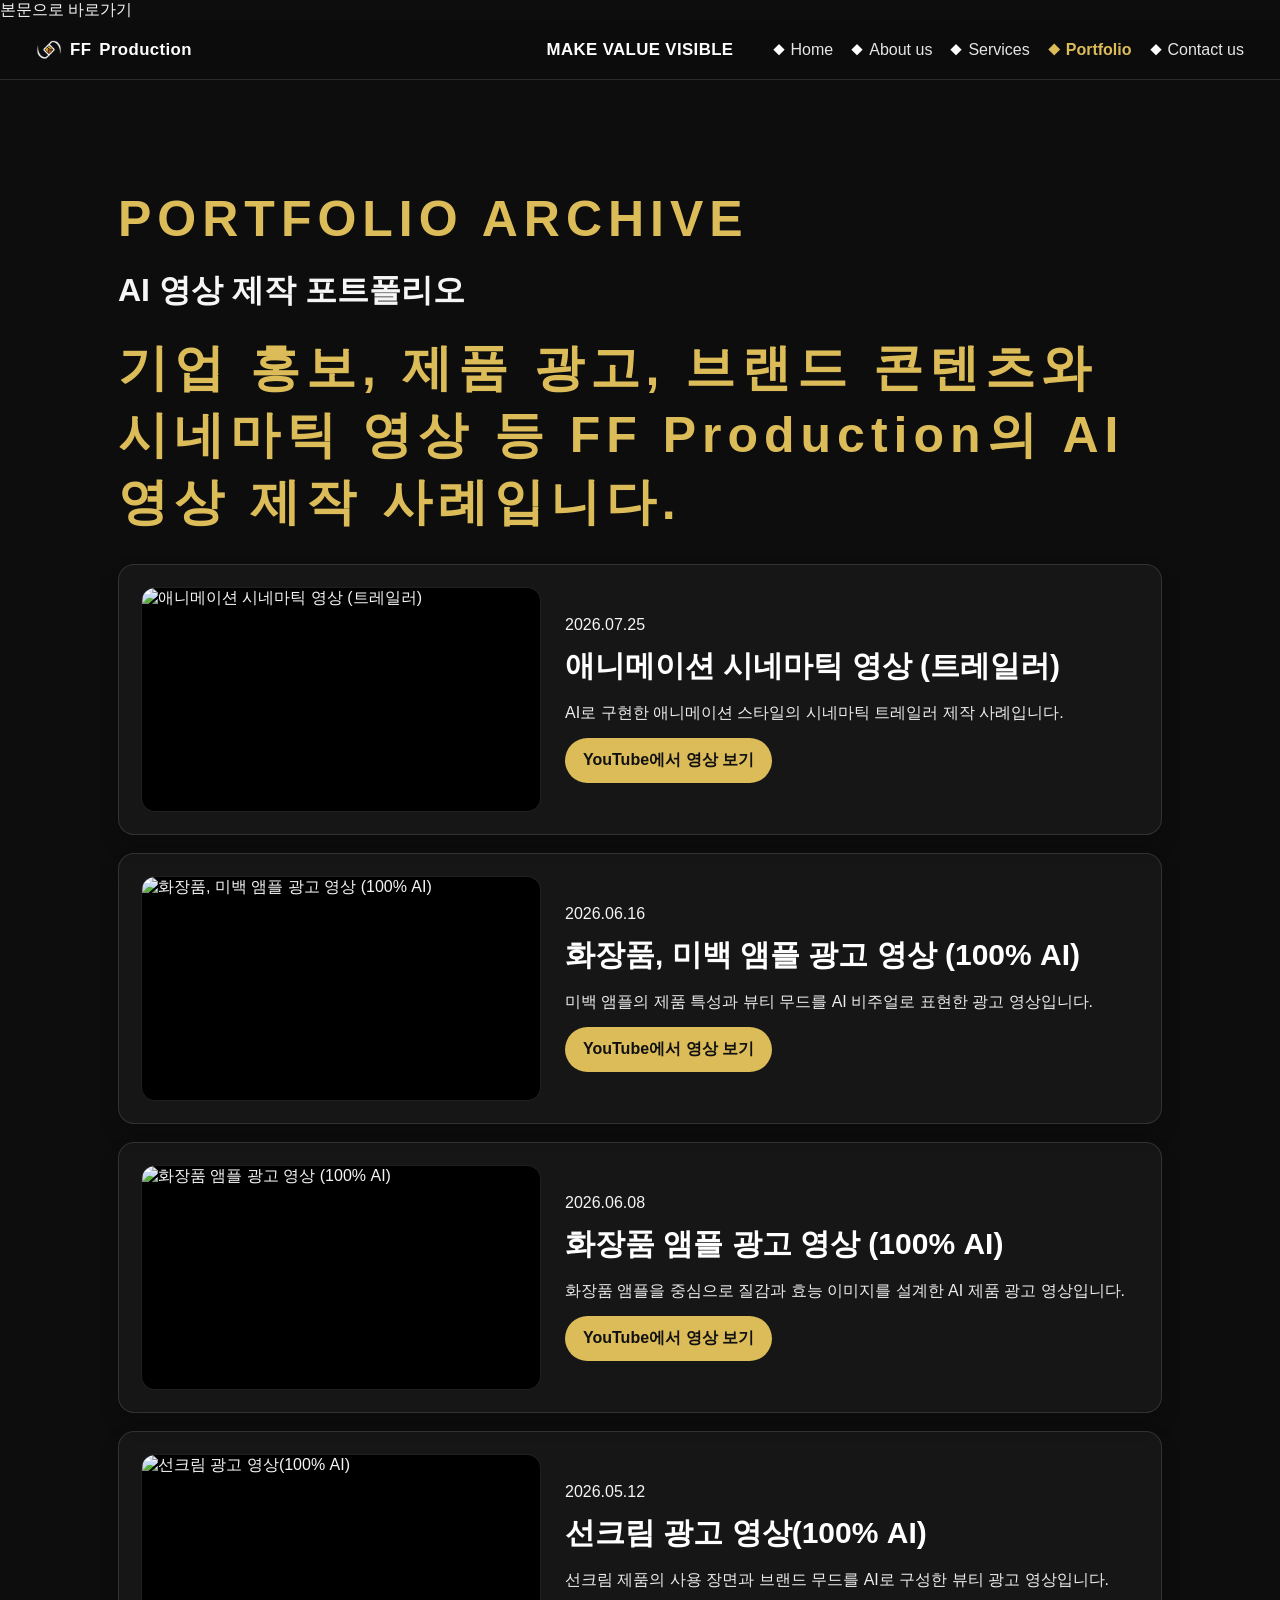
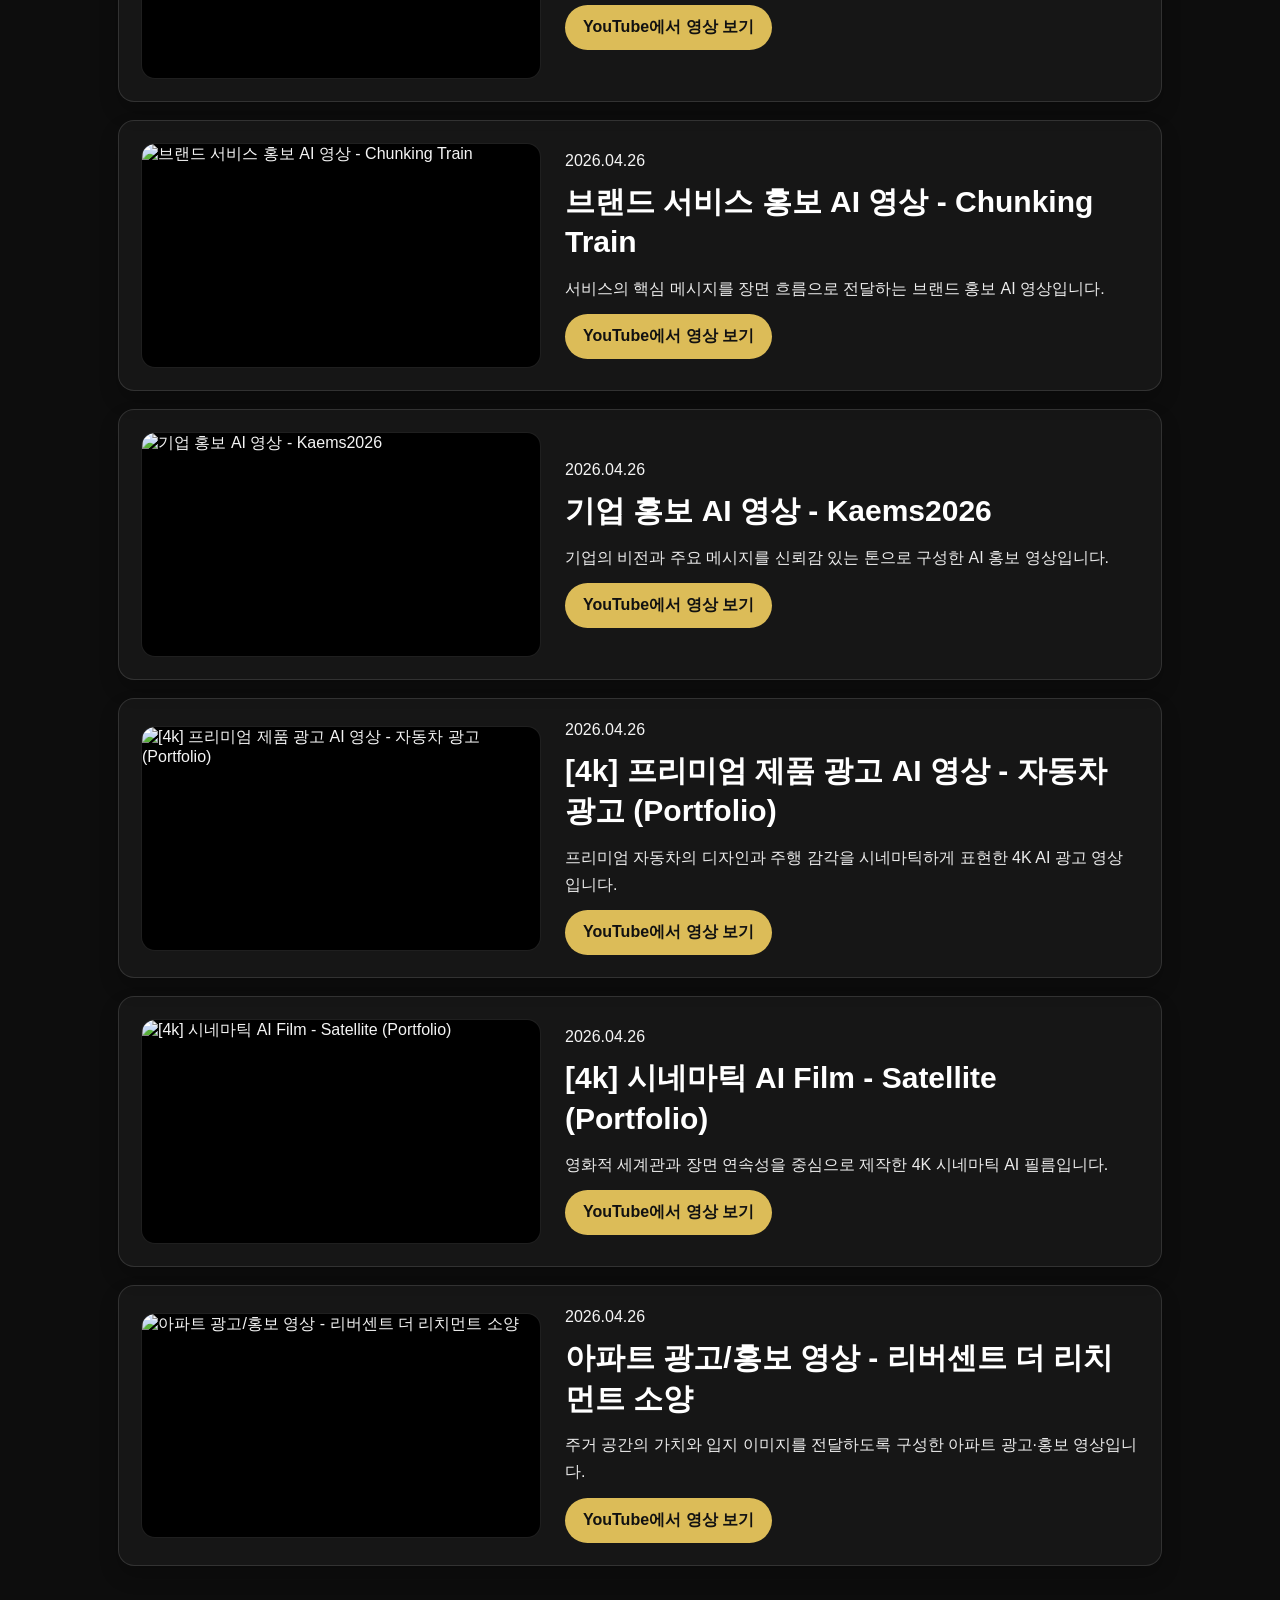
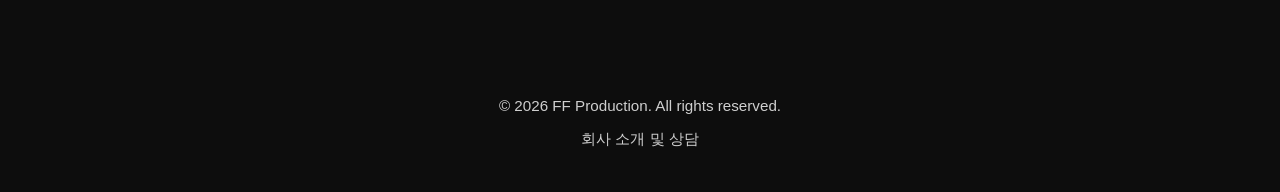
==== portfolio.html @ f44cead7 "feat: optimize portfolio for GEO Add portfolio metadata, CollectionPage structured data, and resilie" ====
<!doctype html>
<html lang="ko">
<head>
  <meta charset="UTF-8" />
  <meta name="viewport" content="width=device-width, initial-scale=1.0" />
  <title>AI 영상 제작 포트폴리오 | FF Production</title>
  <meta name="description" content="FF Production의 AI 광고, 기업 홍보, 화장품·자동차 제품 광고, 시네마틱 AI 영상 제작 사례를 확인하세요." />
  <meta name="author" content="FF Production" />
  <meta name="robots" content="index, follow, max-image-preview:large, max-video-preview:-1, max-snippet:-1" />
  <meta name="referrer" content="strict-origin-when-cross-origin" />
  <meta http-equiv="Content-Security-Policy" content="default-src 'self'; img-src 'self' data: https://img.youtube.com; style-src 'self' 'unsafe-inline' https://cdn.jsdelivr.net; font-src 'self' data: https://cdn.jsdelivr.net; script-src 'self' 'unsafe-inline'; connect-src 'self'; base-uri 'self'; object-src 'none'; upgrade-insecure-requests" />
  <link rel="canonical" href="https://ffproduction.co.kr/portfolio.html" />
  <link rel="alternate" hreflang="ko-KR" href="https://ffproduction.co.kr/portfolio.html" />
  <link rel="icon" href="./assets/logo/logo-only.png" type="image/png" />
  <meta property="og:type" content="website" />
  <meta property="og:locale" content="ko_KR" />
  <meta property="og:site_name" content="FF Production" />
  <meta property="og:title" content="AI 영상 제작 포트폴리오 | FF Production" />
  <meta property="og:description" content="AI 광고, 기업 홍보, 제품 광고와 시네마틱 영상 제작 사례." />
  <meta property="og:url" content="https://ffproduction.co.kr/portfolio.html" />
  <meta property="og:image" content="https://img.youtube.com/vi/YsVx1RGFMu0/maxresdefault.jpg" />
  <meta property="og:image:alt" content="FF Production AI 영상 포트폴리오" />
  <meta name="twitter:card" content="summary_large_image" />
  <meta name="twitter:title" content="AI 영상 제작 포트폴리오 | FF Production" />
  <meta name="twitter:description" content="FF Production의 AI 광고·홍보 영상 제작 사례를 확인하세요." />
  <meta name="twitter:image" content="https://img.youtube.com/vi/YsVx1RGFMu0/maxresdefault.jpg" />
  <link rel="stylesheet" href="./style.css" />
  <script type="application/ld+json">
  {
    "@context": "https://schema.org",
    "@type": "CollectionPage",
    "@id": "https://ffproduction.co.kr/portfolio.html#webpage",
    "url": "https://ffproduction.co.kr/portfolio.html",
    "name": "AI 영상 제작 포트폴리오 | FF Production",
    "description": "FF Production의 AI 광고, 기업 홍보, 제품 광고와 시네마틱 영상 제작 사례",
    "isPartOf": { "@id": "https://ffproduction.co.kr/#website" },
    "about": { "@id": "https://ffproduction.co.kr/#organization" },
    "dateModified": "2026-08-14",
    "inLanguage": "ko-KR",
    "mainEntity": {
      "@type": "ItemList",
      "numberOfItems": 9,
      "itemListElement": [
        { "@type": "ListItem", "position": 1, "item": { "@type": "CreativeWork", "name": "애니메이션 시네마틱 영상 (트레일러)", "url": "https://youtu.be/YsVx1RGFMu0", "image": "https://img.youtube.com/vi/YsVx1RGFMu0/maxresdefault.jpg", "dateCreated": "2026-07-25" } },
        { "@type": "ListItem", "position": 2, "item": { "@type": "CreativeWork", "name": "화장품, 미백 앰플 광고 영상 (100% AI)", "url": "https://youtu.be/nsGBB1gMADM", "image": "https://img.youtube.com/vi/nsGBB1gMADM/maxresdefault.jpg", "dateCreated": "2026-06-16" } },
        { "@type": "ListItem", "position": 3, "item": { "@type": "CreativeWork", "name": "화장품 앰플 광고 영상 (100% AI)", "url": "https://youtu.be/xZIH_H3oObs", "image": "https://img.youtube.com/vi/xZIH_H3oObs/maxresdefault.jpg", "dateCreated": "2026-06-08" } },
        { "@type": "ListItem", "position": 4, "item": { "@type": "CreativeWork", "name": "선크림 광고 영상 (100% AI)", "url": "https://youtu.be/1bB_vt7NN2U", "image": "https://img.youtube.com/vi/1bB_vt7NN2U/maxresdefault.jpg", "dateCreated": "2026-05-12" } },
        { "@type": "ListItem", "position": 5, "item": { "@type": "CreativeWork", "name": "브랜드 서비스 홍보 AI 영상 - Chunking Train", "url": "https://youtu.be/onBgveX1D6w", "image": "https://img.youtube.com/vi/onBgveX1D6w/maxresdefault.jpg", "dateCreated": "2026-04-26" } },
        { "@type": "ListItem", "position": 6, "item": { "@type": "CreativeWork", "name": "기업 홍보 AI 영상 - Kaems2026", "url": "https://youtu.be/kbeWfBTMA7Y", "image": "https://img.youtube.com/vi/kbeWfBTMA7Y/maxresdefault.jpg", "dateCreated": "2026-04-26" } },
        { "@type": "ListItem", "position": 7, "item": { "@type": "CreativeWork", "name": "4K 프리미엄 제품 광고 AI 영상 - 자동차", "url": "https://youtu.be/ij_SNauhDJU", "image": "https://img.youtube.com/vi/ij_SNauhDJU/maxresdefault.jpg", "dateCreated": "2026-04-26" } },
        { "@type": "ListItem", "position": 8, "item": { "@type": "CreativeWork", "name": "4K 시네마틱 AI Film - Satellite", "url": "https://youtu.be/MuoZ8Gb_tQk", "image": "https://img.youtube.com/vi/MuoZ8Gb_tQk/maxresdefault.jpg", "dateCreated": "2026-04-26" } },
        { "@type": "ListItem", "position": 9, "item": { "@type": "CreativeWork", "name": "아파트 광고·홍보 영상 - 리버센트 더 리치먼트 소양", "url": "https://youtu.be/I_mGd75e0I0", "image": "https://img.youtube.com/vi/I_mGd75e0I0/maxresdefault.jpg", "dateCreated": "2026-04-26" } }
      ]
    }
  }
  </script>
</head>
<body class="portfolio-archive-page">
  <a class="skip-link" href="#main-content">본문으로 바로가기</a>
  <header class="nav">
    <a class="logo logo-link" href="./index.html#top"><img class="logo-icon" src="./assets/logo/logo-only.png" alt="FF Production 로고" /><span class="ff-accent">FF</span> Production</a>
    <p class="hero-topline">MAKE VALUE VISIBLE</p>
    <nav aria-label="주요 메뉴">
      <a href="./index.html#top"><span>◆</span>Home</a>
      <a href="./index.html#company"><span>◆</span>About us</a>
      <a href="./index.html#service"><span>◆</span>Services</a>
      <a class="contact-nav" href="./portfolio.html"><span>◆</span>Portfolio</a>
      <a href="./index.html#contact"><span>◆</span>Contact us</a>
    </nav>
  </header>

  <main id="main-content" class="portfolio-archive">
    <div class="portfolio-archive-head reveal show">
      <p>PORTFOLIO ARCHIVE</p>
      <h1>AI 영상 제작 포트폴리오</h1>
      <p class="portfolio-archive-intro">기업 홍보, 제품 광고, 브랜드 콘텐츠와 시네마틱 영상 등 FF Production의 AI 영상 제작 사례입니다.</p>
    </div>

    <section id="portfolioArchiveList" class="portfolio-archive-list" aria-label="AI 영상 제작 사례">
      <article class="card portfolio-archive-item" data-portfolio-key="yt-YsVx1RGFMu0">
        <a href="https://youtu.be/YsVx1RGFMu0" target="_blank" rel="noopener noreferrer"><img class="portfolio-archive-thumb" src="https://img.youtube.com/vi/YsVx1RGFMu0/maxresdefault.jpg" alt="애니메이션 시네마틱 영상 트레일러" loading="eager" /></a>
        <div class="portfolio-archive-meta"><time class="portfolio-archive-date" datetime="2026-07-25">2026.07.25</time><h2 class="portfolio-archive-title">애니메이션 시네마틱 영상 (트레일러)</h2><p class="portfolio-archive-desc">AI로 구현한 애니메이션 스타일의 시네마틱 트레일러 제작 사례입니다.</p><div class="portfolio-archive-actions"><a class="portfolio-archive-link" href="https://youtu.be/YsVx1RGFMu0" target="_blank" rel="noopener noreferrer">YouTube에서 영상 보기</a></div></div>
      </article>
      <article class="card portfolio-archive-item" data-portfolio-key="yt-nsGBB1gMADM">
        <a href="https://youtu.be/nsGBB1gMADM" target="_blank" rel="noopener noreferrer"><img class="portfolio-archive-thumb" src="https://img.youtube.com/vi/nsGBB1gMADM/maxresdefault.jpg" alt="AI 화장품 미백 앰플 광고 영상" loading="lazy" /></a>
        <div class="portfolio-archive-meta"><time class="portfolio-archive-date" datetime="2026-06-16">2026.06.16</time><h2 class="portfolio-archive-title">화장품, 미백 앰플 광고 영상 (100% AI)</h2><p class="portfolio-archive-desc">미백 앰플의 제품 특성과 뷰티 무드를 AI 비주얼로 표현한 광고 영상입니다.</p><div class="portfolio-archive-actions"><a class="portfolio-archive-link" href="https://youtu.be/nsGBB1gMADM" target="_blank" rel="noopener noreferrer">YouTube에서 영상 보기</a></div></div>
      </article>
      <article class="card portfolio-archive-item" data-portfolio-key="yt-xZIH_H3oObs">
        <a href="https://youtu.be/xZIH_H3oObs" target="_blank" rel="noopener noreferrer"><img class="portfolio-archive-thumb" src="https://img.youtube.com/vi/xZIH_H3oObs/maxresdefault.jpg" alt="AI 화장품 앰플 광고 영상" loading="lazy" /></a>
        <div class="portfolio-archive-meta"><time class="portfolio-archive-date" datetime="2026-06-08">2026.06.08</time><h2 class="portfolio-archive-title">화장품 앰플 광고 영상 (100% AI)</h2><p class="portfolio-archive-desc">화장품 앰플을 중심으로 질감과 효능 이미지를 설계한 AI 제품 광고 영상입니다.</p><div class="portfolio-archive-actions"><a class="portfolio-archive-link" href="https://youtu.be/xZIH_H3oObs" target="_blank" rel="noopener noreferrer">YouTube에서 영상 보기</a></div></div>
      </article>
      <article class="card portfolio-archive-item" data-portfolio-key="yt-1bB_vt7NN2U">
        <a href="https://youtu.be/1bB_vt7NN2U" target="_blank" rel="noopener noreferrer"><img class="portfolio-archive-thumb" src="https://img.youtube.com/vi/1bB_vt7NN2U/maxresdefault.jpg" alt="AI 선크림 제품 광고 영상" loading="lazy" /></a>
        <div class="portfolio-archive-meta"><time class="portfolio-archive-date" datetime="2026-05-12">2026.05.12</time><h2 class="portfolio-archive-title">선크림 광고 영상 (100% AI)</h2><p class="portfolio-archive-desc">선크림 제품의 사용 장면과 브랜드 무드를 AI로 구성한 뷰티 광고 영상입니다.</p><div class="portfolio-archive-actions"><a class="portfolio-archive-link" href="https://youtu.be/1bB_vt7NN2U" target="_blank" rel="noopener noreferrer">YouTube에서 영상 보기</a></div></div>
      </article>
      <article class="card portfolio-archive-item" data-portfolio-key="yt-onBgveX1D6w">
        <a href="https://youtu.be/onBgveX1D6w" target="_blank" rel="noopener noreferrer"><img class="portfolio-archive-thumb" src="https://img.youtube.com/vi/onBgveX1D6w/maxresdefault.jpg" alt="브랜드 서비스 홍보 AI 영상" loading="lazy" /></a>
        <div class="portfolio-archive-meta"><time class="portfolio-archive-date" datetime="2026-04-26">2026.04.26</time><h2 class="portfolio-archive-title">브랜드 서비스 홍보 AI 영상 - Chunking Train</h2><p class="portfolio-archive-desc">서비스의 핵심 메시지를 장면 흐름으로 전달하는 브랜드 홍보 AI 영상입니다.</p><div class="portfolio-archive-actions"><a class="portfolio-archive-link" href="https://youtu.be/onBgveX1D6w" target="_blank" rel="noopener noreferrer">YouTube에서 영상 보기</a></div></div>
      </article>
      <article class="card portfolio-archive-item" data-portfolio-key="yt-kbeWfBTMA7Y">
        <a href="https://youtu.be/kbeWfBTMA7Y" target="_blank" rel="noopener noreferrer"><img class="portfolio-archive-thumb" src="https://img.youtube.com/vi/kbeWfBTMA7Y/maxresdefault.jpg" alt="기업 홍보 AI 영상" loading="lazy" /></a>
        <div class="portfolio-archive-meta"><time class="portfolio-archive-date" datetime="2026-04-26">2026.04.26</time><h2 class="portfolio-archive-title">기업 홍보 AI 영상 - Kaems2026</h2><p class="portfolio-archive-desc">기업의 비전과 주요 메시지를 신뢰감 있는 톤으로 구성한 AI 홍보 영상입니다.</p><div class="portfolio-archive-actions"><a class="portfolio-archive-link" href="https://youtu.be/kbeWfBTMA7Y" target="_blank" rel="noopener noreferrer">YouTube에서 영상 보기</a></div></div>
      </article>
      <article class="card portfolio-archive-item" data-portfolio-key="yt-ij_SNauhDJU">
        <a href="https://youtu.be/ij_SNauhDJU" target="_blank" rel="noopener noreferrer"><img class="portfolio-archive-thumb" src="https://img.youtube.com/vi/ij_SNauhDJU/maxresdefault.jpg" alt="4K 자동차 제품 광고 AI 영상" loading="lazy" /></a>
        <div class="portfolio-archive-meta"><time class="portfolio-archive-date" datetime="2026-04-26">2026.04.26</time><h2 class="portfolio-archive-title">4K 프리미엄 제품 광고 AI 영상 - 자동차</h2><p class="portfolio-archive-desc">프리미엄 자동차의 디자인과 주행 감각을 시네마틱하게 표현한 4K AI 광고 영상입니다.</p><div class="portfolio-archive-actions"><a class="portfolio-archive-link" href="https://youtu.be/ij_SNauhDJU" target="_blank" rel="noopener noreferrer">YouTube에서 영상 보기</a></div></div>
      </article>
      <article class="card portfolio-archive-item" data-portfolio-key="yt-MuoZ8Gb_tQk">
        <a href="https://youtu.be/MuoZ8Gb_tQk" target="_blank" rel="noopener noreferrer"><img class="portfolio-archive-thumb" src="https://img.youtube.com/vi/MuoZ8Gb_tQk/maxresdefault.jpg" alt="4K 시네마틱 AI 영화 Satellite" loading="lazy" /></a>
        <div class="portfolio-archive-meta"><time class="portfolio-archive-date" datetime="2026-04-26">2026.04.26</time><h2 class="portfolio-archive-title">4K 시네마틱 AI Film - Satellite</h2><p class="portfolio-archive-desc">영화적 세계관과 장면 연속성을 중심으로 제작한 4K 시네마틱 AI 필름입니다.</p><div class="portfolio-archive-actions"><a class="portfolio-archive-link" href="https://youtu.be/MuoZ8Gb_tQk" target="_blank" rel="noopener noreferrer">YouTube에서 영상 보기</a></div></div>
      </article>
      <article class="card portfolio-archive-item" data-portfolio-key="yt-I_mGd75e0I0">
        <a href="https://youtu.be/I_mGd75e0I0" target="_blank" rel="noopener noreferrer"><img class="portfolio-archive-thumb" src="https://img.youtube.com/vi/I_mGd75e0I0/maxresdefault.jpg" alt="아파트 광고 홍보 AI 영상" loading="lazy" /></a>
        <div class="portfolio-archive-meta"><time class="portfolio-archive-date" datetime="2026-04-26">2026.04.26</time><h2 class="portfolio-archive-title">아파트 광고·홍보 영상 - 리버센트 더 리치먼트 소양</h2><p class="portfolio-archive-desc">주거 공간의 가치와 입지 이미지를 전달하도록 구성한 아파트 광고·홍보 영상입니다.</p><div class="portfolio-archive-actions"><a class="portfolio-archive-link" href="https://youtu.be/I_mGd75e0I0" target="_blank" rel="noopener noreferrer">YouTube에서 영상 보기</a></div></div>
      </article>
    </section>
  </main>

  <footer>
    <p>© 2026 FF Production. All rights reserved.</p>
    <nav aria-label="관련 페이지"><a href="./index.html">회사 소개 및 상담</a></nav>
  </footer>

  <div id="portfolioLockModal" class="video-modal" aria-hidden="true">
    <div class="video-modal-backdrop portfolio-lock-backdrop"></div>
    <div class="video-modal-card portfolio-lock-card">
      <p class="portfolio-lock-title">PORTFOLIO TEMPORARILY UNAVAILABLE</p>
      <p id="portfolioLockReason" class="portfolio-lock-reason">현재 포트폴리오 동기화를 일시 중단했습니다.</p>
    </div>
  </div>

  <script>
    const archiveList = document.getElementById('portfolioArchiveList');
    const portfolioLockModal = document.getElementById('portfolioLockModal');
    const portfolioLockReason = document.getElementById('portfolioLockReason');

    const openPortfolioLockModal = (reason) => {
      if (!portfolioLockModal) return;
      if (portfolioLockReason) {
        portfolioLockReason.textContent = reason || '현재 포트폴리오 동기화를 일시 중단했습니다. 관리자에게 문의해주세요.';
      }
      portfolioLockModal.classList.add('show');
      portfolioLockModal.setAttribute('aria-hidden', 'false');
      document.body.classList.add('modal-open');
    };

    const extractYoutubeId = (url) => {
      if (typeof url !== 'string') return null;
      const match = url.match(/(?:[?&]v=|youtu\.be\/|embed\/|shorts\/)([a-zA-Z0-9_-]{11})/);
      return match ? match[1] : null;
    };

    const formatDate = (value) => {
      const date = new Date(value);
      if (!value || Number.isNaN(date.getTime())) return { label: '날짜 미입력', iso: '' };
      return {
        label: `${date.getFullYear()}.${String(date.getMonth() + 1).padStart(2, '0')}.${String(date.getDate()).padStart(2, '0')}`,
        iso: String(value).slice(0, 10)
      };
    };

    const buildPortfolioArticle = (item) => {
      const videoId = extractYoutubeId(item && item.url);
      if (!videoId) return null;
      const safeTitle = typeof item.title === 'string' && item.title.trim()
        ? item.title.trim().slice(0, 200)
        : '제목 없음';
      const youtubeUrl = `https://youtu.be/${videoId}`;
      const date = formatDate(item.uploadedAt);
      const existingDescription = archiveList
        ? archiveList.querySelector(`[data-portfolio-key="yt-${videoId}"] .portfolio-archive-desc`)?.textContent.trim()
        : '';

      const article = document.createElement('article');
      article.className = 'card portfolio-archive-item';
      article.dataset.portfolioKey = `yt-${videoId}`;

      const thumbLink = document.createElement('a');
      thumbLink.href = youtubeUrl;
      thumbLink.target = '_blank';
      thumbLink.rel = 'noopener noreferrer';

      const image = document.createElement('img');
      image.className = 'portfolio-archive-thumb';
      image.src = `https://img.youtube.com/vi/${videoId}/maxresdefault.jpg`;
      image.alt = safeTitle;
      image.loading = 'lazy';
      image.addEventListener('error', () => {
        image.src = `https://img.youtube.com/vi/${videoId}/hqdefault.jpg`;
      }, { once: true });
      thumbLink.appendChild(image);

      const meta = document.createElement('div');
      meta.className = 'portfolio-archive-meta';
      const time = document.createElement('time');
      time.className = 'portfolio-archive-date';
      time.dateTime = date.iso;
      time.textContent = date.label;
      const title = document.createElement('h2');
      title.className = 'portfolio-archive-title';
      title.textContent = safeTitle;
      const description = document.createElement('p');
      description.className = 'portfolio-archive-desc';
      description.textContent = existingDescription || `${safeTitle} 제작 사례입니다. FF Production의 AI 영상 포트폴리오에서 확인할 수 있습니다.`;
      const actions = document.createElement('div');
      actions.className = 'portfolio-archive-actions';
      const watch = document.createElement('a');
      watch.className = 'portfolio-archive-link';
      watch.href = youtubeUrl;
      watch.target = '_blank';
      watch.rel = 'noopener noreferrer';
      watch.textContent = 'YouTube에서 영상 보기';
      actions.appendChild(watch);
      meta.append(time, title, description, actions);
      article.append(thumbLink, meta);
      return article;
    };

    fetch('./assets/portfolio/portfolio-status.json', { cache: 'no-store' })
      .then((res) => res.ok ? res.json() : { locked: false })
      .then((status) => {
        if (status && status.locked) {
          openPortfolioLockModal(status.reason || '현재 포트폴리오 동기화를 일시 중단했습니다.');
          return [];
        }
        return fetch('./assets/portfolio/portfolio-links.json', { cache: 'no-store' })
          .then((res) => res.ok ? res.json() : []);
      })
      .then((items) => {
        if (!Array.isArray(items) || !archiveList || items.length === 0) return;
        const articles = items
          .filter((item) => item && extractYoutubeId(item.url))
          .sort((a, b) => new Date(b.uploadedAt || 0) - new Date(a.uploadedAt || 0))
          .map(buildPortfolioArticle)
          .filter(Boolean);
        if (articles.length > 0) archiveList.replaceChildren(...articles);
      })
      .catch(() => {
        // 정적 포트폴리오를 그대로 유지해 검색 엔진과 방문자에게 콘텐츠를 제공합니다.
      });
  </script>
</body>
</html>
---- style.css ----
@import url('https://cdn.jsdelivr.net/gh/orioncactus/pretendard/dist/web/static/pretendard.css');

* { box-sizing: border-box; }
html, body {
  margin: 0;
  padding: 0;
  font-family: 'Pretendard', 'Noto Sans KR', sans-serif;
  background: #0d0d0d;
  color: #f5f5f5;
  scroll-behavior: smooth;
}
a { color: inherit; text-decoration: none; }

:root {
  --c-black: #0d0d0d;
  --c-black-soft: #171717;
  --c-yellow: #f4d03f;
  --c-yellow-deep: #ddb521;
  --c-white: #ffffff;
}

.reveal {
  opacity: 0;
  transform: translateY(28px) scale(0.98);
  filter: blur(6px);
  transition: opacity .9s ease, transform .9s ease, filter .9s ease;
  will-change: opacity, transform, filter;
}
.reveal.show {
  opacity: 1;
  transform: translateY(0) scale(1);
  filter: blur(0);
}

.nav {
  position: sticky;
  top: 0;
  z-index: 20;
  display: flex;
  justify-content: space-between;
  align-items: center;
  padding: 16px clamp(18px, 4vw, 36px);
  background: rgba(13, 13, 13, 0.82);
  backdrop-filter: blur(10px);
  border-bottom: 1px solid #2a2a2a;
}
.nav { position: sticky; }
.nav nav { display: flex; gap: 18px; color: #e6e6e6; font-weight: 500; }
.nav nav a { transition: color .2s ease; display: inline-flex; align-items: center; gap: 6px; }
.nav nav a span { color: #ffffff; font-size: .72em; }
.nav nav a.contact-nav span {
  color: #dcbc58;
  font-weight: 800;
}
.nav nav a.contact-nav {
  color: #dcbc58;
  font-weight: 800;
}
.nav nav a:not(.contact-nav):hover,
.nav nav a:not(.contact-nav):hover span {
  color: #dcbc58;
}
.nav nav a.contact-nav:hover,
.nav nav a.contact-nav:hover span {
  color: #ffffff;
}
.logo {
  font-weight: 800;
  letter-spacing: 0.4px;
  color: #ffffff;
  font-size: 1.05rem;
  display: inline-flex;
  align-items: center;
  gap: 8px;
}
.logo-icon {
  width: 26px;
  height: 26px;
  object-fit: contain;
  display: inline-block;
}

.video-hero {
  position: relative;
  min-height: 100vh;
  display: grid;
  place-items: center;
  overflow: hidden;
}

.video-hero,
.section {
  transition: opacity .18s linear, filter .18s linear;
  will-change: opacity, filter;
}
.hero-video {
  position: absolute;
  inset: 0;
  width: 100%;
  height: 100%;
  object-fit: cover;
  background: #0f1a30;
}
.video-overlay {
  position: absolute;
  inset: 0;
  background: linear-gradient(180deg, rgba(11,20,43,.35) 0%, rgba(8,15,35,.55) 100%);
}
.video-content {
  position: relative;
  z-index: 2;
  text-align: center;
  color: #fff;
  padding: 0 20px;
  transition: opacity .25s linear, transform .25s linear;
}
.hero-topline {
  position: absolute;
  top: 50%;
  left: 50%;
  transform: translate(-50%, -50%);
  margin: 0;
  color: #ffffff;
  font-size: 1.05rem;
  font-family: 'Pretendard', 'Noto Sans KR', sans-serif;
  font-weight: 800;
  letter-spacing: 0.4px;
  text-transform: uppercase;
  text-align: center;
  pointer-events: none;
}
.video-kicker {
  display: inline-block;
  border: 1px solid rgba(255,255,255,.35);
  border-radius: 999px;
  padding: 6px 12px;
  font-size: .82rem;
  letter-spacing: .12em;
}
.video-content h1 {
  font-size: clamp(22px, 6.8vw, 66px);
  margin: 16px 0 10px;
  letter-spacing: -.03em;
  opacity: .5;
}
.ff-accent { color: #ffffff; }
.video-content p {
  margin: 0;
  font-size: clamp(16px, 2.2vw, 24px);
  opacity: .94;
}
.cta-wrap { display: flex; gap: 12px; margin-top: 30px; flex-wrap: wrap; }
.btn {
  padding: 12px 20px;
  border-radius: 999px;
  font-weight: 700;
  display: inline-flex;
  align-items: center;
  gap: 8px;
  transition: transform .18s ease, box-shadow .2s ease, background .2s ease;
  border: 1px solid transparent;
}
.btn::after {
  content: "↗";
  font-size: .88em;
  opacity: .85;
}
.btn:hover { transform: translateY(-2px); }
.btn.primary {
  background: linear-gradient(135deg, var(--c-yellow) 0%, #f7dc6f 100%);
  color: #111;
  border-color: var(--c-yellow-deep);
  box-shadow: 0 10px 24px rgba(244, 208, 63, 0.28);
}
.btn.ghost {
  border: 1px solid rgba(255,255,255,.3);
  color: var(--c-white);
  background: rgba(255,255,255,.06);
}
.btn.ghost:hover { box-shadow: 0 8px 18px rgba(0, 0, 0, 0.22); }

.section {
  max-width: 1100px;
  margin: 0 auto;
  padding: clamp(56px, 8vw, 84px) 28px;
  min-height: 100vh;
  display: flex;
  flex-direction: column;
  justify-content: center;
}
.section + .section { margin-top: 64px; }
#company, #about, #service, #work, #contact { scroll-margin-top: 90px; }
#about {
  padding-bottom: 88px;
  position: relative;
  overflow: hidden;
}
#about::before {
  content: "";
  position: absolute;
  inset: 0;
  background: url('./assets/about/slogan-bg.bmp') center center / contain no-repeat;
  opacity: .2;
  pointer-events: none;
}
#about > * {
  position: relative;
  z-index: 1;
}
#about .about-slogan,
#about .about-desc {
  color: #ffffff;
  text-shadow: 0 1px 8px rgba(0,0,0,0.45);
}
#about .about-kicker {
  font-size: calc(1rem + 3pt);
}
#about .about-slogan {
  font-size: 45px;
}
.section h2 {
  font-size: clamp(30px, 4.2vw, 44px);
  margin: 0 0 24px;
  color: #ffffff;
  letter-spacing: -0.02em;
}
.section-service h2 { color: #dcbc58; }
.section-service .tile,
.section-service p,
.section-service h3 {
  color: #111111;
}
.section-service .tile {
  width: 100%;
  min-height: 150px;
  display: flex;
  flex-direction: column;
  justify-content: center;
  align-items: center;
  gap: 0;
  text-align: center;
  padding: 22px 24px;
  font-size: 0;
  background: radial-gradient(circle at 50% 50%, #e1e1e1 0%, #d1d1d1 52%, #b4b4b4 100%);
  border: 1px solid rgba(255, 255, 255, 0.35);
  box-shadow: 0 10px 24px rgba(255, 255, 255, 0.08);
}
.section-service .tile strong {
  display: block;
  font-size: clamp(18px, 2.05vw, 26px);
  line-height: 1.06;
  margin: 0 0 7px;
}
.section-service .tile strong .sub-mini {
  font-size: calc(1em - 2pt);
}
.section-service .tile small {
  display: block;
  font-size: clamp(12px, 1.35vw, 16px);
  line-height: 1.2;
  margin-top: 0;
  color: rgba(17,17,17,0.82);
}
.section-service .tile .tile-note {
  margin-top: 8px;
  font-size: clamp(11px, 1.25vw, 15px);
  line-height: 1.25;
  text-align: center;
}
.section-service .tile.service-ai-edu small {
  letter-spacing: -0.02em;
}
.section-work h2,
.section-work .card h3,
.section-work .card p {
  color: #ffffff;
}
#work h2 {
  color: #dcbc58;
}
.about-kicker {
  color: var(--c-yellow);
  letter-spacing: .12em;
  font-weight: 700;
  font-size: calc(.86rem + 13pt);
  margin: 0 0 14px;
  display: inline-flex;
  align-items: center;
  gap: 8px;
}
.about-slogan {
  margin: 0 0 14px;
  font-size: clamp(27px, 3.2vw, 37px);
  color: #ffffff;
}
.about-desc {
  margin: 0 0 8px;
  color: #e0e0e0;
  line-height: 1.8;
  max-width: none;
  white-space: nowrap;
  font-size: calc(1rem + 3pt);
}
.about-desc-en {
  margin: 0 0 24px;
  color: rgba(255, 255, 255, 0.84);
  line-height: 1.8;
  white-space: nowrap;
  text-shadow: 0 2px 10px rgba(255, 255, 255, 0.18);
}
.section.dark {
  border-radius: 20px;
}

.section-about {
  background: #0d0d0d;
  border: none;
  box-shadow: none;
  border-radius: 0;
  max-width: 100%;
  min-height: 50vh;
  justify-content: center;
  align-items: center;
  text-align: center;
  padding-top: clamp(28px, 4vw, 44px);
  padding-bottom: clamp(28px, 4vw, 44px);
}
.section-about .cards { display: none; }

.section-company {
  background: #0d0d0d;
  min-height: 100vh;
  justify-content: flex-start;
  gap: 0;
  padding-top: 480px;
  padding-bottom: 120px;
}
.company-visual {
  width: min(96vw, 1960px);
  height: auto;
  display: block;
  margin: 0 auto 14px;
  opacity: 0.5;
}
.section-company .about-desc {
  white-space: normal;
  max-width: 980px;
  margin-bottom: 0;
}
.section-company .company-extra {
  margin-top: 0;
  line-height: 1.75;
}
.section-company .company-line {
  display: flex;
  justify-content: center;
  align-items: center;
  line-height: 1.75;
}
.section-company .company-em {
  display: inline-flex;
  align-items: center;
  font-size: calc(1em + 5pt);
  line-height: 1;
  vertical-align: middle;
}
.section-company .company-bottom {
  margin-top: 10px;
  line-height: 1.75;
  letter-spacing: .12em;
}
.section-service {
  background: #0d0d0d;
  border: none;
  box-shadow: none;
  justify-content: center;
  min-height: 100vh;
  padding-top: clamp(224px, 28vw, 328px);
  padding-bottom: clamp(56px, 8vw, 96px);
  transform: scale(1.1);
  transform-origin: top center;
}
.section-work {
  background: #0d0d0d;
  border: none;
  box-shadow: none;
  border-radius: 0;
  max-width: 100%;
  margin-left: auto;
  margin-right: auto;
}
.section-contact {
  background: #0d0d0d !important;
  border: none !important;
  box-shadow: none !important;
  border-radius: 0;
  max-width: 100%;
  min-height: 100vh;
  justify-content: flex-start;
  align-items: stretch;
}

.cards { display: grid; grid-template-columns: repeat(3, 1fr); gap: 16px; }
.portfolio-note {
  margin: -16px 0 18px;
  color: #ffffff;
  line-height: 1.5;
  font-size: calc(1rem + 3pt);
}
.portfolio-cards { align-items: stretch; }
.portfolio-card {
  display: flex;
  flex-direction: column;
  justify-content: flex-start;
  align-items: stretch;
}
.portfolio-desc {
  margin: 0 0 10px;
  text-align: left;
  font-size: calc(1rem + 2pt);
}
.portfolio-video {
  width: 100%;
  aspect-ratio: 16 / 9;
  height: auto;
  object-fit: cover;
  border-radius: 10px;
  border: 1px solid rgba(255,255,255,0.12);
  background: #000;
}
.portfolio-thumb-link {
  display: block;
  line-height: 0;
}
.portfolio-thumb {
  display: block;
}

.video-modal {
  position: fixed;
  inset: 0;
  display: none;
  align-items: center;
  justify-content: center;
  z-index: 10000;
}
.video-modal.show { display: flex; }
.video-modal-backdrop {
  position: absolute;
  inset: 0;
  background: rgba(0,0,0,.76);
}
.video-modal-card {
  position: relative;
  width: min(92vw, 1200px);
  aspect-ratio: 16 / 9;
  z-index: 1;
  border-radius: 12px;
  overflow: hidden;
  background: #000;
  border: 1px solid rgba(255,255,255,.18);
}
.video-modal-card iframe {
  width: 100%;
  height: 100%;
  border: 0;
}
.video-modal-close {
  position: absolute;
  top: 10px;
  right: 10px;
  z-index: 2;
  width: 36px;
  height: 36px;
  border: 0;
  border-radius: 999px;
  background: rgba(0,0,0,.62);
  color: #fff;
  cursor: pointer;
  font-size: 20px;
  line-height: 1;
}
body.modal-open {
  overflow: hidden;
}
.portfolio-lock-backdrop {
  background: rgba(0,0,0,.82);
}
.portfolio-lock-card {
  width: min(92vw, 680px);
  aspect-ratio: auto;
  padding: 48px 40px;
  display: flex;
  flex-direction: column;
  align-items: center;
  justify-content: center;
  text-align: center;
  gap: 18px;
  background: #111111;
}
.portfolio-lock-title {
  margin: 0;
  color: #dcbc58;
  font-size: clamp(24px, 3vw, 36px);
  font-weight: 800;
  letter-spacing: .06em;
}
.portfolio-lock-reason {
  margin: 0;
  color: #ffffff;
  font-size: clamp(16px, 1.8vw, 22px);
  line-height: 1.6;
}
.card {
  background: rgba(255, 255, 255, 0.04);
  border: 1px solid rgba(255, 255, 255, 0.12);
  border-radius: 16px;
  padding: 22px;
  box-shadow: 0 10px 20px rgba(0, 0, 0, 0.2);
  transition: transform .18s ease, box-shadow .2s ease;
}
.section-work .card {
  background: #171717;
  border: 1px solid #2f2f2f;
}
.card:hover {
  transform: translateY(-4px);
  box-shadow: 0 16px 28px rgba(28, 56, 117, 0.11);
}
.card h3 { margin: 0 0 10px; color: #ffffff; font-size: 1.16rem; }
.card p { margin: 0; color: #ececec; line-height: 1.7; }

.grid { display: grid; grid-template-columns: repeat(2, 1fr); gap: 14px; }
.service-list { grid-template-columns: repeat(2, minmax(0, 1fr)); gap: 14px; }
.tile {
  min-height: 110px;
  border-radius: 16px;
  display: grid;
  place-items: center;
  text-align: center;
  padding: 16px;
  background: rgba(255, 255, 255, 0.52);
  border: 1px solid rgba(105, 88, 30, 0.22);
  color: #111;
  font-weight: 700;
  box-shadow: 0 8px 18px rgba(93, 72, 18, 0.12);
  transition: transform .18s ease, box-shadow .2s ease;
  position: relative;
}
.tile::before {
  content: "✦";
  position: absolute;
  top: 10px;
  right: 12px;
  color: rgba(116, 87, 18, .6);
  font-size: .9rem;
}
.tile:hover {
  transform: translateY(-3px);
  box-shadow: 0 14px 24px rgba(28, 56, 117, 0.12);
}

.contact { text-align: left; }
.contact-dark {
  background: #0d0d0d !important;
  border: none !important;
  box-shadow: none !important;
}
.contact-dark h2,
.contact-dark p,
.contact-dark label,
.contact-dark span,
.contact-dark .file-guide {
  color: #fff;
}
.contact-dark h2 { color: #dcbc58; }

.contact-heading {
  text-align: center;
  margin-bottom: 0;
}
.contact-eyebrow {
  margin: 0 0 8px;
  font-size: clamp(18px, 2vw, 34px);
  letter-spacing: .02em;
}
.contact-heading h2 {
  margin: 0;
  font-size: clamp(48px, 7vw, 92px);
}
.contact-subline {
  margin: 10px 0 112px;
  color: #ffffff;
  font-size: clamp(18px, 2vw, 30px);
  font-weight: 500;
}

.contact-layout {
  width: 100%;
  max-width: 1240px;
  margin: 0 auto;
  display: grid;
  grid-template-columns: 460px minmax(560px, 1fr);
  gap: 34px;
  align-items: start;
}
.contact-info {
  display: grid;
  gap: 18px;
}
.info-card {
  background: radial-gradient(circle at 50% 50%, #e1e1e1 0%, #d1d1d1 52%, #b4b4b4 100%);
  border-radius: 18px;
  padding: 26px 30px;
  min-height: 170px;
  display: flex;
  flex-direction: column;
  justify-content: center;
}
.info-card h3 {
  margin: 0 0 14px;
  color: #f0cf63;
  text-shadow: 0 1px 6px rgba(110, 80, 10, 0.25);
  font-size: 28px;
  line-height: 1.15;
}
.info-card p {
  margin: 0 0 8px;
  color: #505050;
  line-height: 1.45;
  font-size: 18px;
}
.info-card p:last-child { margin-bottom: 0; }
.info-card-info {
  justify-content: center;
}
.info-card-info p {
  margin-bottom: 0;
}
.info-card-info .info-note {
  line-height: 1.45;
  margin-top: 0;
  margin-bottom: 0;
}
.copy-email,
.copy-phone {
  background: transparent;
  border: 0;
  padding: 0;
  margin: 0;
  color: inherit;
  font: inherit;
  cursor: pointer;
  text-decoration: underline;
  text-underline-offset: 3px;
}

.contact-form.dark-form {
  max-width: none;
  margin: 0;
  text-align: left;
  background: transparent;
  border: 0;
  border-radius: 0;
  padding: 0;
  box-shadow: none;
}
.contact-form.dark-form label { display: block; margin-bottom: 16px; }
.hp-field {
  position: absolute;
  left: -9999px;
  width: 1px;
  height: 1px;
  opacity: 0;
  pointer-events: none;
}
.contact-form.dark-form span {
  display: block;
  font-size: 27px;
  color: #f3f3f3;
  margin-bottom: 8px;
  font-weight: 600;
}
.contact-form.dark-form em { color: #ff4a4a; font-style: normal; }
.contact-form.dark-form input,
.contact-form.dark-form textarea {
  width: 100%;
  border: 1px solid #f3f3f3;
  background: transparent;
  color: #fff;
  border-radius: 0;
  padding: 12px 12px;
  font: inherit;
}
.contact-form.dark-form input.field-filled,
.contact-form.dark-form textarea.field-filled {
  border-color: #4a90ff;
  background: rgba(135, 206, 250, 0.22);
  box-shadow: 0 0 0 1px rgba(74, 144, 255, 0.45);
}
.phone-row {
  display: flex;
  align-items: center;
  gap: 8px;
  max-width: 360px;
}
.phone-row input { width: 100px !important; }
.phone-row b { color: #fff; font-weight: 600; }
.file-guide {
  margin: 8px 0 14px;
  color: #ddd !important;
}
.privacy-consent {
  display: flex !important;
  align-items: center;
  gap: 10px;
  margin: 0 0 14px;
  cursor: pointer;
}
.privacy-consent input[type="checkbox"] {
  width: 18px !important;
  height: 18px;
  margin: 0;
  border-radius: 50%;
  accent-color: #dcbc58;
  flex: 0 0 auto;
}
.privacy-consent span {
  margin: 0 !important;
  font-size: 16px !important;
  line-height: 1.4;
  color: #e8e8e8 !important;
  font-weight: 500 !important;
  display: inline !important;
}
.privacy-policy-link {
  border: 0;
  background: transparent;
  color: #dcbc58;
  font: inherit;
  padding: 0;
  margin: 0;
  cursor: pointer;
  text-decoration: underline;
  text-underline-offset: 2px;
}
.privacy-modal-card {
  width: min(94vw, 980px);
  aspect-ratio: auto;
  height: min(86vh, 980px);
}
.privacy-modal-card iframe {
  width: 100%;
  height: 100%;
  border: 0;
  background: #fff;
}
.form-actions {
  display: flex;
  align-items: center;
  justify-content: flex-end;
  margin-top: 8px;
  gap: 12px;
  flex-wrap: nowrap;
}
.file-upload-wrap {
  display: inline-flex;
  flex-direction: column;
  align-items: flex-start;
  gap: 6px;
}
.file-name-indicator {
  color: #ddd;
  font-size: 10px;
  max-width: none;
  white-space: nowrap;
  overflow: visible;
  text-overflow: clip;
}
.file-btn {
  display: inline-grid;
  grid-auto-flow: column;
  place-content: center;
  justify-content: center;
  align-content: center;
  column-gap: 6px;
  background: var(--c-white);
  color: #111 !important;
  border-radius: 999px;
  width: 132px;
  min-width: 132px;
  height: 42px;
  padding: 0 18px;
  cursor: pointer;
  font-weight: 600;
  font-size: inherit;
  line-height: 1;
  border: 1px solid #b79a43;
  white-space: nowrap;
  text-align: center;
}
.file-btn::before {
  content: "⬆";
  font-size: .85em;
  line-height: 1;
  display: inline-flex;
  align-items: center;
  justify-content: center;
}
.file-btn input { display: none; }
.submit-btn {
  border: 0;
  cursor: pointer;
  width: auto;
  min-width: 132px;
  background: #dcbc58;
  color: #111;
  border-radius: 999px;
  padding: 10px 26px;
  font-size: inherit;
  font-weight: 600;
  border: 1px solid #b79a43;
  box-shadow: none;
  white-space: nowrap;
  display: inline-flex;
  align-items: center;
  justify-content: center;
  text-align: center;
}
.submit-btn::after { content: none; }
footer { text-align: center; color: #cfcfcf; padding: 36px 12px 42px; font-size: .95rem; }

.submit-modal {
  position: fixed;
  inset: 0;
  display: none;
  align-items: center;
  justify-content: center;
  background: rgba(0,0,0,.62);
  z-index: 9999;
}
.submit-modal.show { display: flex; }
.submit-modal-card {
  width: min(90vw, 520px);
  background: #111;
  border: 1px solid #3a3a3a;
  border-radius: 14px;
  padding: 24px 20px;
  text-align: center;
}
.submit-modal-card p {
  margin: 0 0 16px;
  color: #fff;
  line-height: 1.6;
}
.submit-modal-card button {
  border: 0;
  border-radius: 999px;
  background: #dcbc58;
  color: #111;
  padding: 10px 20px;
  cursor: pointer;
  font-weight: 700;
}

@media (max-width: 1200px) {
  .section {
    padding-left: 22px;
    padding-right: 22px;
  }
  .section-company {
    padding-top: clamp(220px, 28vw, 360px);
    padding-bottom: clamp(72px, 8vw, 120px);
  }
  .section-service {
    transform: scale(1.04);
    padding-top: clamp(140px, 22vw, 240px);
  }
  .contact-layout {
    grid-template-columns: 360px minmax(0, 1fr);
    gap: 24px;
  }
}

@media (max-width: 992px) {
  .nav {
    padding-top: 12px;
    padding-bottom: 12px;
  }
  .nav nav {
    gap: 12px;
    font-size: .95rem;
  }
  .hero-topline {
    font-size: .95rem;
    letter-spacing: .3px;
  }
  .section + .section { margin-top: 36px; }
  .section {
    min-height: auto;
    padding-top: clamp(66px, 10vw, 94px);
    padding-bottom: clamp(66px, 10vw, 94px);
  }
  .section-company {
    min-height: auto;
    padding-top: clamp(160px, 22vw, 280px);
  }
  .section-service {
    transform: scale(1);
    padding-top: clamp(96px, 14vw, 170px);
    padding-bottom: clamp(52px, 8vw, 92px);
  }
  .cards { grid-template-columns: repeat(2, minmax(0, 1fr)); }
  .service-list { grid-template-columns: 1fr; }
  .contact-layout { grid-template-columns: 1fr; }
  .contact-subline { margin-bottom: 54px; }
}

@media (max-width: 768px) {
  .nav {
    flex-direction: column;
    align-items: stretch;
    gap: 8px;
  }
  .logo { align-self: flex-start; }
  .hero-topline {
    position: static;
    transform: none;
    width: 100%;
    order: 2;
    text-align: center;
    font-size: .88rem;
    line-height: 1.25;
  }
  .nav nav {
    order: 3;
    width: 100%;
    overflow-x: auto;
    white-space: nowrap;
    padding-bottom: 2px;
  }
  .video-content h1 { font-size: clamp(30px, 9vw, 48px); }
  #about .about-slogan { font-size: clamp(30px, 8vw, 42px); }
  .about-kicker,
  .about-desc,
  .about-desc-en {
    white-space: normal;
    line-height: 1.6;
  }
  .section-company .company-line {
    display: block;
    line-height: 1.7;
  }
  .cards,
  .grid { grid-template-columns: 1fr; }
  .portfolio-video { aspect-ratio: 16 / 9; height: auto; }
  .video-modal-card {
    width: min(96vw, 920px);
    border-radius: 10px;
  }
  .info-card {
    min-height: auto;
    padding: 20px 22px;
  }
  .info-card h3 { font-size: 22px; }
  .info-card p { font-size: 15px; }
  .phone-row { max-width: 100%; }
  .phone-row input { width: 31% !important; }
}

@media (max-width: 560px) {
  .section {
    padding-left: 16px;
    padding-right: 16px;
  }
  .hero-topline {
    font-size: .8rem;
    letter-spacing: .02em;
  }
  .contact-heading h2 { font-size: clamp(34px, 11vw, 52px); }
  .contact-eyebrow,
  .contact-subline { font-size: clamp(14px, 4.2vw, 20px); }
  .btn {
    width: 100%;
    justify-content: center;
    text-align: center;
  }
  .cta-wrap { gap: 10px; }
}

.portfolio-loading-card {
  display: flex;
  align-items: center;
  justify-content: center;
  min-height: 100%;
}
.portfolio-loading-card .portfolio-desc {
  margin: 0;
  text-align: center;
}
.portfolio-more-card {
  padding: 0;
  overflow: hidden;
}
.portfolio-more-link {
  width: 100%;
  min-height: 100%;
  display: flex;
  flex-direction: column;
  align-items: center;
  justify-content: center;
  gap: 10px;
  padding: 28px 22px;
  text-align: center;
  background: linear-gradient(135deg, rgba(220, 188, 88, 0.18) 0%, rgba(255, 255, 255, 0.04) 100%);
  transition: transform .18s ease, background .2s ease;
}
.portfolio-more-link:hover {
  transform: translateY(-2px);
  background: linear-gradient(135deg, rgba(220, 188, 88, 0.28) 0%, rgba(255, 255, 255, 0.08) 100%);
}
.portfolio-more-link strong {
  margin: 0;
  color: #dcbc58;
  font-size: 40px;
  font-weight: 800;
  line-height: 1.05;
}
.portfolio-more-link small {
  margin: 0;
  color: #ffffff;
  font-size: 30px;
  line-height: 1.2;
}

.portfolio-archive-page {
  min-height: 100vh;
}
.portfolio-archive-page .nav {
  position: sticky;
}
.portfolio-archive {
  max-width: 1100px;
  margin: 0 auto;
  padding: 110px 28px 80px;
}
.portfolio-archive-head {
  margin-bottom: 28px;
}
.portfolio-archive-head p {
  margin: 0;
  color: #dcbc58;
  font-weight: 800;
  letter-spacing: .12em;
  font-size: 50px;
}
.portfolio-archive-list {
  display: flex;
  flex-direction: column;
  gap: 18px;
}
.portfolio-archive-item {
  display: grid;
  grid-template-columns: minmax(280px, 400px) 1fr;
  gap: 24px;
  align-items: center;
}
.portfolio-archive-thumb {
  display: block;
  width: 100%;
  aspect-ratio: 16 / 9;
  object-fit: cover;
  border-radius: 14px;
  border: 1px solid rgba(255,255,255,.12);
  background: #000;
}
.portfolio-archive-meta {
  display: flex;
  flex-direction: column;
  gap: 12px;
}
.portfolio-archive-title {
  margin: 0;
  font-size: clamp(22px, 2.4vw, 30px);
  line-height: 1.35;
  color: #fff;
}
.portfolio-archive-actions {
  display: flex;
  align-items: center;
  gap: 12px;
  flex-wrap: wrap;
}
.portfolio-archive-link {
  padding: 12px 18px;
  border-radius: 999px;
  background: #dcbc58;
  color: #111;
  font-weight: 800;
}
@media (max-width: 900px) {
  .portfolio-archive-item {
    grid-template-columns: 1fr;
  }
}
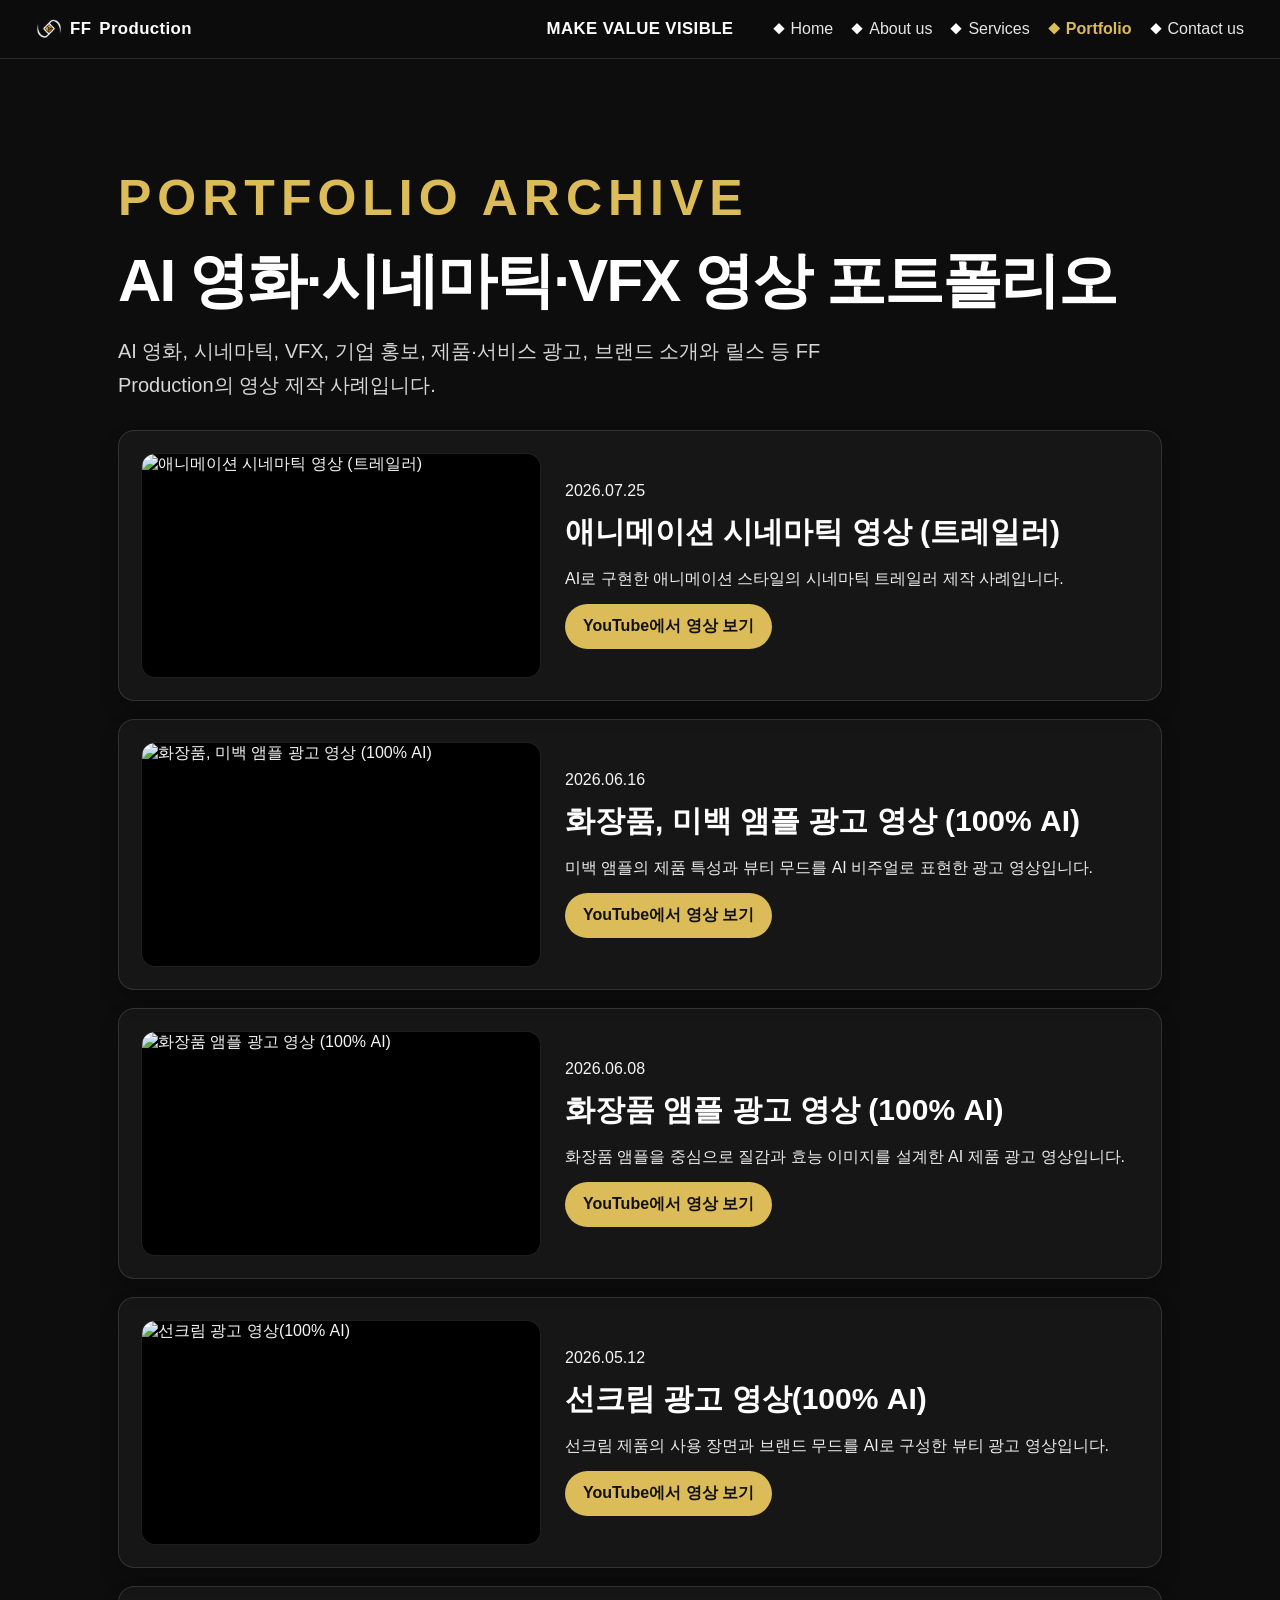
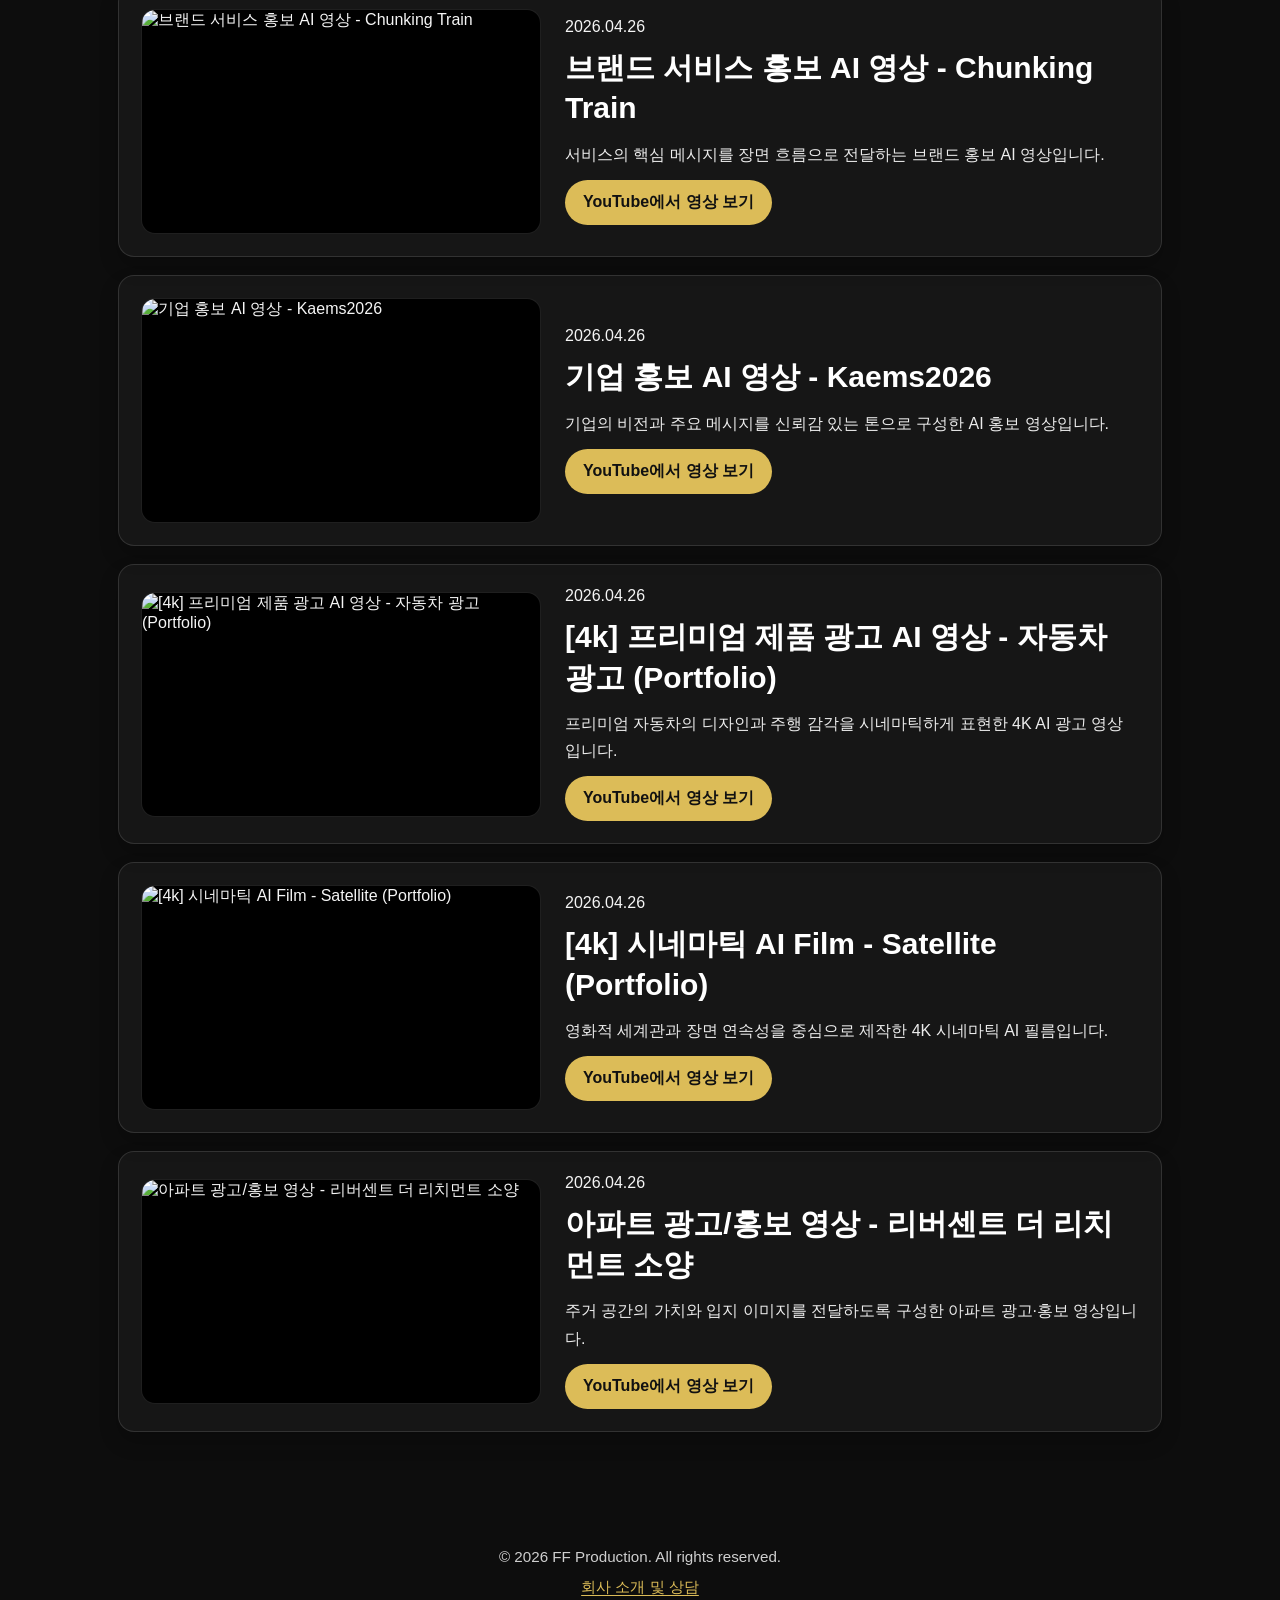
==== commit b336c285: "seo: expand Ulsan AI video portfolio terms Optimize portfolio metadata and visible copy for AI film," ====
--- a/portfolio.html
+++ b/portfolio.html
@@ -3,8 +3,8 @@
 <head>
   <meta charset="UTF-8" />
   <meta name="viewport" content="width=device-width, initial-scale=1.0" />
-  <title>AI 영상 제작 포트폴리오 | FF Production</title>
-  <meta name="description" content="FF Production의 AI 광고, 기업 홍보, 화장품·자동차 제품 광고, 시네마틱 AI 영상 제작 사례를 확인하세요." />
+  <title>AI 영화·시네마틱·VFX 포트폴리오 | FF Production 울산</title>
+  <meta name="description" content="울산 FF Production의 AI 영화, 시네마틱, VFX, 기업 홍보, 제품·서비스 광고, 브랜드 소개와 릴스 영상 제작 사례를 확인하세요." />
   <meta name="author" content="FF Production" />
   <meta name="robots" content="index, follow, max-image-preview:large, max-video-preview:-1, max-snippet:-1" />
   <meta name="referrer" content="strict-origin-when-cross-origin" />
@@ -15,14 +15,14 @@
   <meta property="og:type" content="website" />
   <meta property="og:locale" content="ko_KR" />
   <meta property="og:site_name" content="FF Production" />
-  <meta property="og:title" content="AI 영상 제작 포트폴리오 | FF Production" />
-  <meta property="og:description" content="AI 광고, 기업 홍보, 제품 광고와 시네마틱 영상 제작 사례." />
+  <meta property="og:title" content="AI 영화·시네마틱·VFX 포트폴리오 | FF Production" />
+  <meta property="og:description" content="AI 영화, 시네마틱, VFX, 홍보·광고·소개·릴스 영상 제작 사례." />
   <meta property="og:url" content="https://ffproduction.co.kr/portfolio.html" />
   <meta property="og:image" content="https://img.youtube.com/vi/YsVx1RGFMu0/maxresdefault.jpg" />
   <meta property="og:image:alt" content="FF Production AI 영상 포트폴리오" />
   <meta name="twitter:card" content="summary_large_image" />
-  <meta name="twitter:title" content="AI 영상 제작 포트폴리오 | FF Production" />
-  <meta name="twitter:description" content="FF Production의 AI 광고·홍보 영상 제작 사례를 확인하세요." />
+  <meta name="twitter:title" content="AI 영화·시네마틱·VFX 포트폴리오 | FF Production" />
+  <meta name="twitter:description" content="FF Production의 AI 영화, VFX, 홍보·광고·소개·릴스 영상 제작 사례를 확인하세요." />
   <meta name="twitter:image" content="https://img.youtube.com/vi/YsVx1RGFMu0/maxresdefault.jpg" />
   <link rel="stylesheet" href="./style.css" />
   <script type="application/ld+json">
@@ -31,8 +31,8 @@
     "@type": "CollectionPage",
     "@id": "https://ffproduction.co.kr/portfolio.html#webpage",
     "url": "https://ffproduction.co.kr/portfolio.html",
-    "name": "AI 영상 제작 포트폴리오 | FF Production",
-    "description": "FF Production의 AI 광고, 기업 홍보, 제품 광고와 시네마틱 영상 제작 사례",
+    "name": "AI 영화·시네마틱·VFX 포트폴리오 | FF Production 울산",
+    "description": "울산 FF Production의 AI 영화, 시네마틱, VFX, 기업 홍보, 제품·서비스 광고, 브랜드 소개와 릴스 영상 제작 사례",
     "isPartOf": { "@id": "https://ffproduction.co.kr/#website" },
     "about": { "@id": "https://ffproduction.co.kr/#organization" },
     "dateModified": "2026-08-14",
@@ -72,8 +72,8 @@
   <main id="main-content" class="portfolio-archive">
     <div class="portfolio-archive-head reveal show">
       <p>PORTFOLIO ARCHIVE</p>
-      <h1>AI 영상 제작 포트폴리오</h1>
-      <p class="portfolio-archive-intro">기업 홍보, 제품 광고, 브랜드 콘텐츠와 시네마틱 영상 등 FF Production의 AI 영상 제작 사례입니다.</p>
+      <h1>AI 영화·시네마틱·VFX 영상 포트폴리오</h1>
+      <p class="portfolio-archive-intro">AI 영화, 시네마틱, VFX, 기업 홍보, 제품·서비스 광고, 브랜드 소개와 릴스 등 FF Production의 영상 제작 사례입니다.</p>
     </div>
 
     <section id="portfolioArchiveList" class="portfolio-archive-list" aria-label="AI 영상 제작 사례">
--- a/style.css
+++ b/style.css
@@ -10,6 +10,21 @@
   scroll-behavior: smooth;
 }
 a { color: inherit; text-decoration: none; }
+
+.skip-link {
+  position: fixed;
+  top: 8px;
+  left: 8px;
+  z-index: 100000;
+  padding: 10px 14px;
+  border-radius: 8px;
+  background: #ffffff;
+  color: #111111;
+  font-weight: 800;
+  transform: translateY(-160%);
+  transition: transform .15s ease;
+}
+.skip-link:focus { transform: translateY(0); }
 
 :root {
   --c-black: #0d0d0d;
@@ -143,6 +158,13 @@
   letter-spacing: -.03em;
   opacity: .5;
 }
+.video-content h1 small {
+  display: block;
+  margin-top: 14px;
+  font-size: clamp(14px, 1.8vw, 20px);
+  font-weight: 600;
+  letter-spacing: .04em;
+}
 .ff-accent { color: #ffffff; }
 .video-content p {
   margin: 0;
@@ -224,6 +246,18 @@
   color: #ffffff;
   letter-spacing: -0.02em;
 }
+.section-heading-korean {
+  margin: 0 0 18px !important;
+  color: #ffffff !important;
+  font-size: clamp(28px, 3.2vw, 42px) !important;
+}
+.section-eyebrow {
+  margin: 0 0 12px;
+  color: #dcbc58;
+  font-size: .82rem;
+  font-weight: 800;
+  letter-spacing: .16em;
+}
 .section-service h2 { color: #dcbc58; }
 .section-service .tile,
 .section-service p,
@@ -336,7 +370,8 @@
   padding-bottom: 120px;
 }
 .company-visual {
-  width: min(96vw, 1960px);
+  width: min(100%, 1960px);
+  max-width: 100%;
   height: auto;
   display: block;
   margin: 0 auto 14px;
@@ -398,6 +433,114 @@
   min-height: 100vh;
   justify-content: flex-start;
   align-items: stretch;
+}
+
+.section-geo,
+.section-faq {
+  min-height: auto;
+  margin-top: 120px;
+  margin-bottom: 120px;
+  border: 1px solid #2f2f2f;
+  border-radius: 20px;
+  background: linear-gradient(145deg, #151515 0%, #101010 100%);
+}
+.section-geo h2,
+.section-faq h2 {
+  color: #dcbc58;
+}
+.geo-lead,
+.geo-body {
+  max-width: 900px;
+  margin: 0 0 18px;
+  color: #ededed;
+  font-size: clamp(17px, 1.7vw, 21px);
+  line-height: 1.8;
+}
+.geo-lead strong { color: #ffffff; }
+.geo-facts {
+  display: grid;
+  grid-template-columns: repeat(2, minmax(0, 1fr));
+  gap: 14px;
+  margin: 22px 0 36px;
+}
+.geo-facts div {
+  padding: 18px 20px;
+  border: 1px solid #353535;
+  border-radius: 14px;
+  background: rgba(255,255,255,.035);
+}
+.geo-facts dt {
+  margin-bottom: 8px;
+  color: #dcbc58;
+  font-size: .88rem;
+  font-weight: 800;
+}
+.geo-facts dd {
+  margin: 0;
+  color: #ffffff;
+  line-height: 1.55;
+}
+.process-block h3 {
+  margin: 0 0 16px;
+  color: #ffffff;
+  font-size: clamp(23px, 2.5vw, 31px);
+}
+.process-list {
+  display: grid;
+  grid-template-columns: repeat(5, minmax(0, 1fr));
+  gap: 10px;
+  margin: 0;
+  padding: 0;
+  list-style: none;
+  counter-reset: process;
+}
+.process-list li {
+  min-height: 156px;
+  padding: 20px 16px;
+  border-radius: 14px;
+  background: #202020;
+  counter-increment: process;
+}
+.process-list li::before {
+  content: "0" counter(process);
+  display: block;
+  margin-bottom: 14px;
+  color: #dcbc58;
+  font-weight: 800;
+}
+.process-list strong,
+.process-list span { display: block; }
+.process-list strong { margin-bottom: 8px; color: #ffffff; }
+.process-list span { color: #cecece; font-size: .9rem; line-height: 1.55; }
+
+.faq-list {
+  display: grid;
+  gap: 12px;
+}
+.faq-list details {
+  border: 1px solid #353535;
+  border-radius: 14px;
+  background: #1a1a1a;
+  overflow: hidden;
+}
+.faq-list summary {
+  padding: 20px 54px 20px 22px;
+  color: #ffffff;
+  font-size: clamp(17px, 1.7vw, 21px);
+  font-weight: 750;
+  line-height: 1.5;
+  cursor: pointer;
+}
+.faq-list details p {
+  margin: 0;
+  padding: 0 22px 22px;
+  color: #d9d9d9;
+  line-height: 1.75;
+}
+.faq-list details p a {
+  color: #f0cf63;
+  text-decoration: underline;
+  text-underline-offset: 3px;
 }
 
 .cards { display: grid; grid-template-columns: repeat(3, 1fr); gap: 16px; }
@@ -829,6 +972,18 @@
 }
 .submit-btn::after { content: none; }
 footer { text-align: center; color: #cfcfcf; padding: 36px 12px 42px; font-size: .95rem; }
+footer p { margin: 0 0 12px; }
+footer nav {
+  display: flex;
+  justify-content: center;
+  gap: 16px;
+  flex-wrap: wrap;
+}
+footer nav a {
+  color: #dcbc58;
+  text-decoration: underline;
+  text-underline-offset: 3px;
+}
 
 .submit-modal {
   position: fixed;
@@ -914,6 +1069,7 @@
   .service-list { grid-template-columns: 1fr; }
   .contact-layout { grid-template-columns: 1fr; }
   .contact-subline { margin-bottom: 54px; }
+  .process-list { grid-template-columns: repeat(2, minmax(0, 1fr)); }
 }
 
 @media (max-width: 768px) {
@@ -966,6 +1122,9 @@
   .info-card p { font-size: 15px; }
   .phone-row { max-width: 100%; }
   .phone-row input { width: 31% !important; }
+  .geo-facts { grid-template-columns: 1fr; }
+  .process-list { grid-template-columns: 1fr; }
+  .process-list li { min-height: auto; }
 }
 
 @media (max-width: 560px) {
@@ -1047,12 +1206,25 @@
 .portfolio-archive-head {
   margin-bottom: 28px;
 }
-.portfolio-archive-head p {
+.portfolio-archive-head > p:first-child {
   margin: 0;
   color: #dcbc58;
   font-weight: 800;
   letter-spacing: .12em;
-  font-size: 50px;
+  font-size: clamp(24px, 5vw, 50px);
+}
+.portfolio-archive-head h1 {
+  margin: 14px 0 12px;
+  color: #ffffff;
+  font-size: clamp(34px, 5vw, 60px);
+  letter-spacing: -.03em;
+}
+.portfolio-archive-intro {
+  max-width: 760px;
+  margin: 0;
+  color: #d7d7d7;
+  font-size: clamp(16px, 1.7vw, 20px);
+  line-height: 1.7;
 }
 .portfolio-archive-list {
   display: flex;
@@ -1085,6 +1257,11 @@
   line-height: 1.35;
   color: #fff;
 }
+.portfolio-archive-desc {
+  margin: 0;
+  color: #d6d6d6;
+  line-height: 1.65;
+}
 .portfolio-archive-actions {
   display: flex;
   align-items: center;
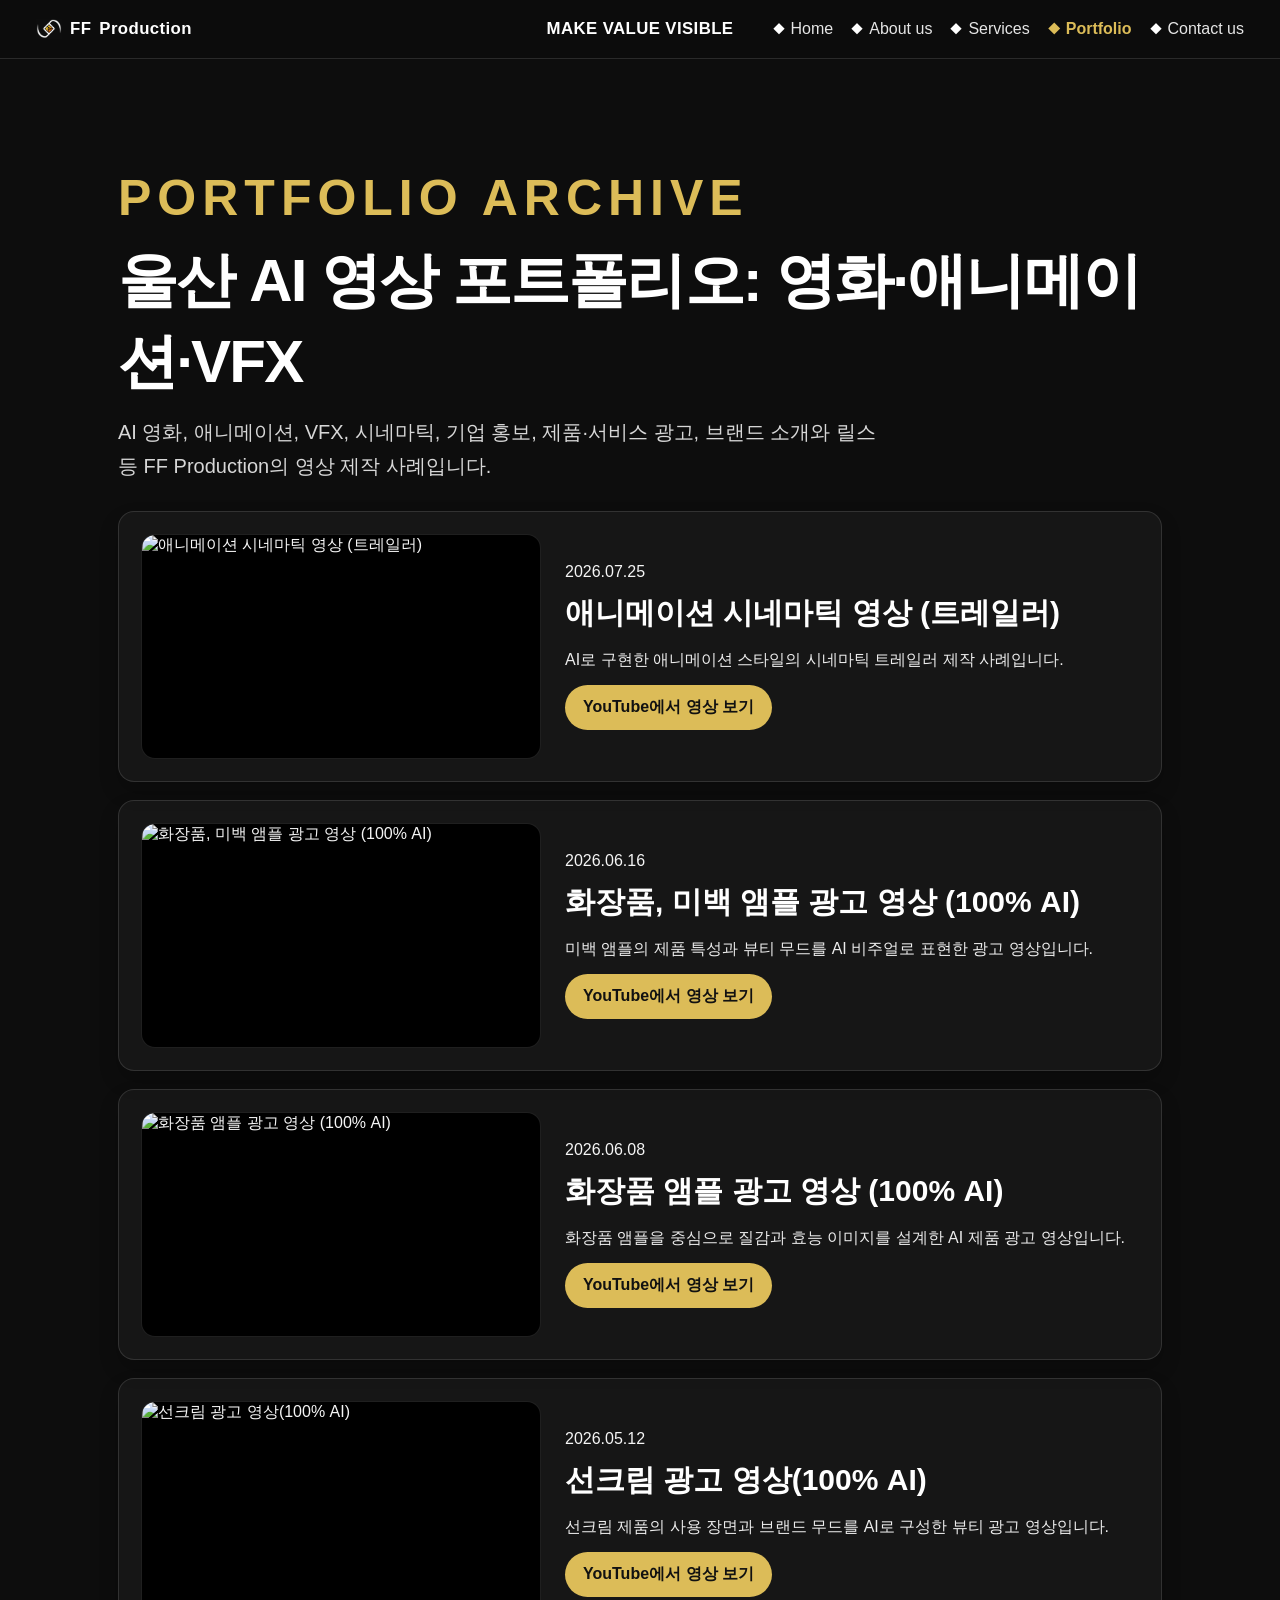
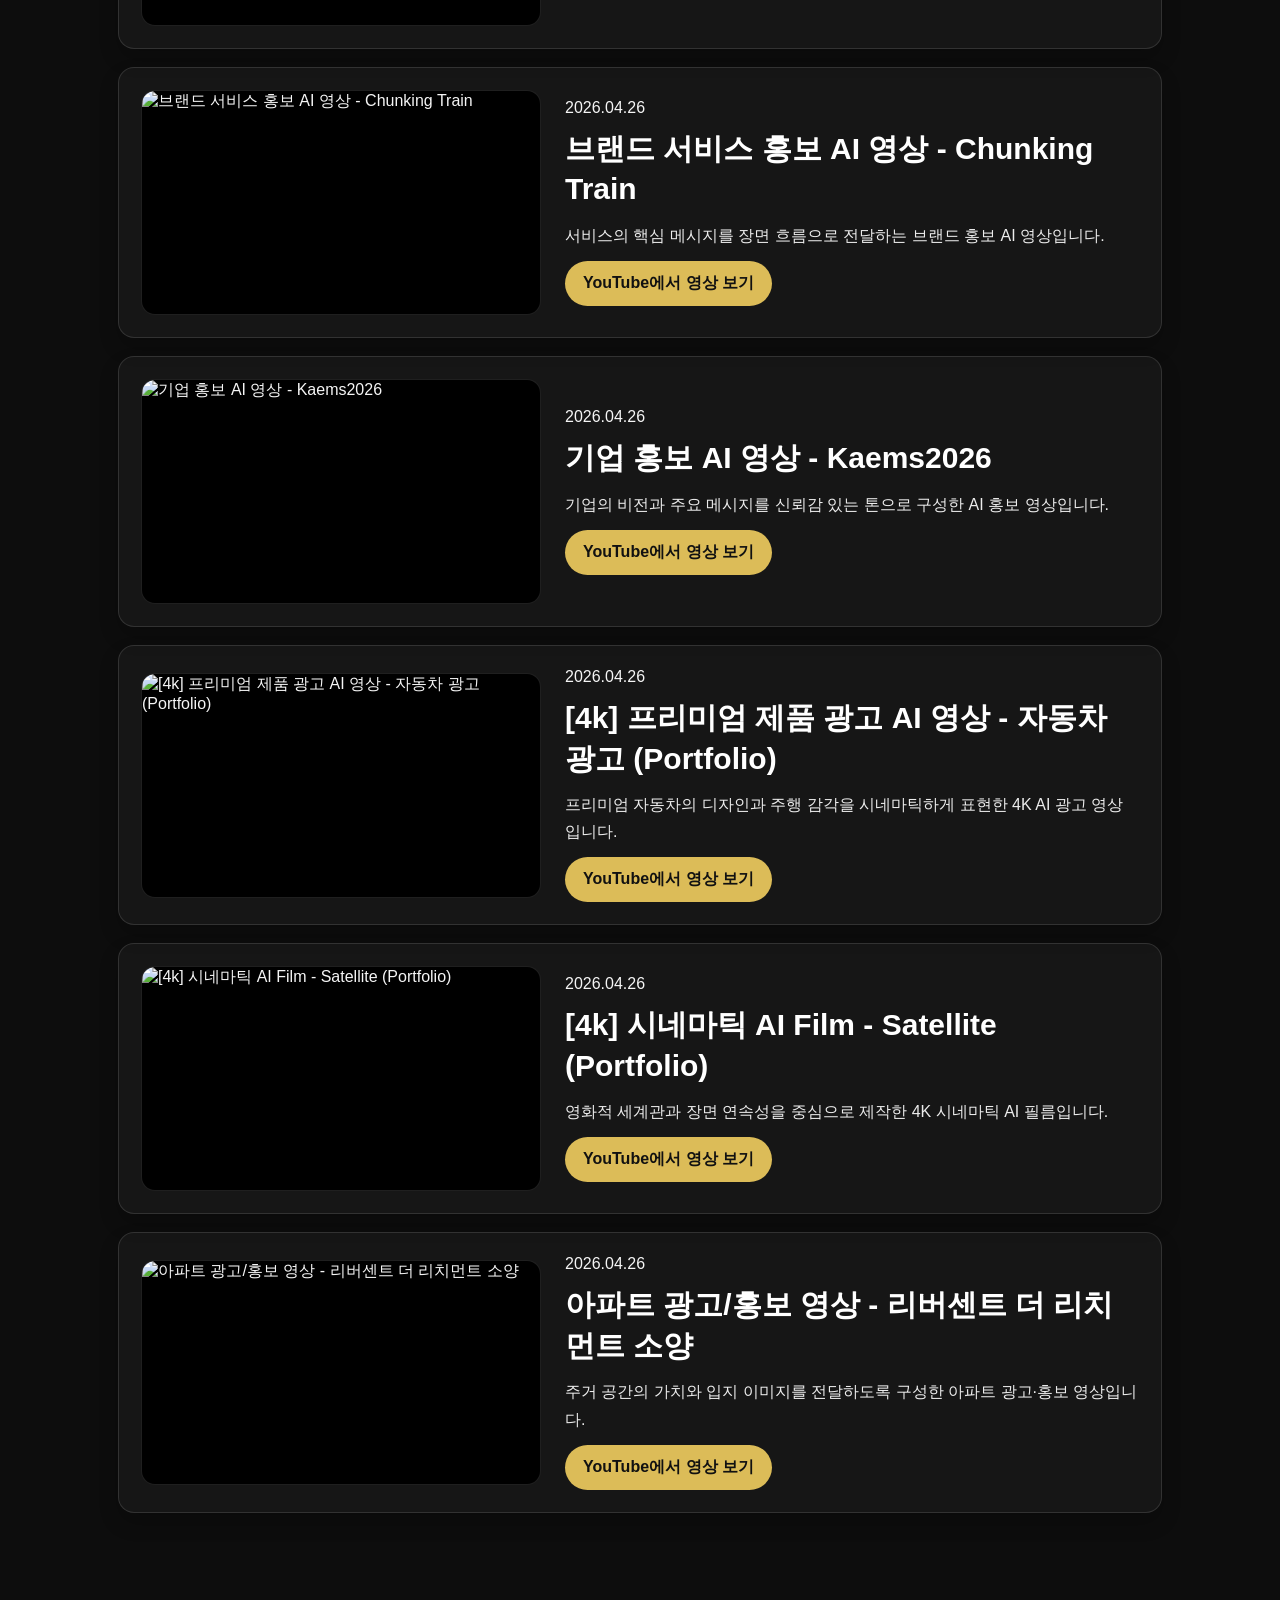
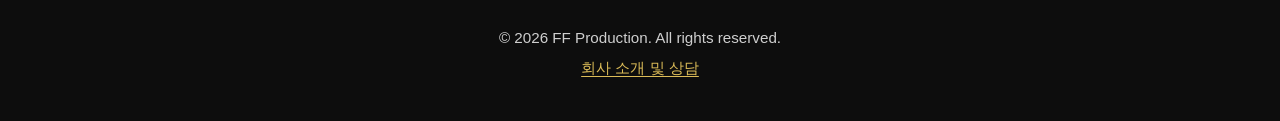
==== commit b97001f6: "seo: optimize portfolio for Naver queries Add a unique Naver-friendly portfolio title, description, " ====
--- a/portfolio.html
+++ b/portfolio.html
@@ -3,8 +3,8 @@
 <head>
   <meta charset="UTF-8" />
   <meta name="viewport" content="width=device-width, initial-scale=1.0" />
-  <title>AI 영화·시네마틱·VFX 포트폴리오 | FF Production 울산</title>
-  <meta name="description" content="울산 FF Production의 AI 영화, 시네마틱, VFX, 기업 홍보, 제품·서비스 광고, 브랜드 소개와 릴스 영상 제작 사례를 확인하세요." />
+  <title>울산 AI 영상 포트폴리오 | 영화·애니메이션·VFX</title>
+  <meta name="description" content="울산 FF Production의 AI 영화·애니메이션·VFX와 홍보·광고·소개·릴스 영상 제작 사례를 확인하세요." />
   <meta name="author" content="FF Production" />
   <meta name="robots" content="index, follow, max-image-preview:large, max-video-preview:-1, max-snippet:-1" />
   <meta name="referrer" content="strict-origin-when-cross-origin" />
@@ -15,14 +15,14 @@
   <meta property="og:type" content="website" />
   <meta property="og:locale" content="ko_KR" />
   <meta property="og:site_name" content="FF Production" />
-  <meta property="og:title" content="AI 영화·시네마틱·VFX 포트폴리오 | FF Production" />
-  <meta property="og:description" content="AI 영화, 시네마틱, VFX, 홍보·광고·소개·릴스 영상 제작 사례." />
+  <meta property="og:title" content="울산 AI 영상 포트폴리오 | 영화·애니메이션·VFX" />
+  <meta property="og:description" content="울산 FF Production의 AI 영화·애니메이션·VFX와 홍보·광고·소개·릴스 영상 제작 사례." />
   <meta property="og:url" content="https://ffproduction.co.kr/portfolio.html" />
   <meta property="og:image" content="https://img.youtube.com/vi/YsVx1RGFMu0/maxresdefault.jpg" />
   <meta property="og:image:alt" content="FF Production AI 영상 포트폴리오" />
   <meta name="twitter:card" content="summary_large_image" />
-  <meta name="twitter:title" content="AI 영화·시네마틱·VFX 포트폴리오 | FF Production" />
-  <meta name="twitter:description" content="FF Production의 AI 영화, VFX, 홍보·광고·소개·릴스 영상 제작 사례를 확인하세요." />
+  <meta name="twitter:title" content="울산 AI 영상 포트폴리오 | 영화·애니메이션·VFX" />
+  <meta name="twitter:description" content="울산 FF Production의 AI 영화·애니메이션·VFX와 홍보·광고·소개·릴스 영상 제작 사례를 확인하세요." />
   <meta name="twitter:image" content="https://img.youtube.com/vi/YsVx1RGFMu0/maxresdefault.jpg" />
   <link rel="stylesheet" href="./style.css" />
   <script type="application/ld+json">
@@ -31,8 +31,8 @@
     "@type": "CollectionPage",
     "@id": "https://ffproduction.co.kr/portfolio.html#webpage",
     "url": "https://ffproduction.co.kr/portfolio.html",
-    "name": "AI 영화·시네마틱·VFX 포트폴리오 | FF Production 울산",
-    "description": "울산 FF Production의 AI 영화, 시네마틱, VFX, 기업 홍보, 제품·서비스 광고, 브랜드 소개와 릴스 영상 제작 사례",
+    "name": "울산 AI 영상 포트폴리오 | 영화·애니메이션·VFX",
+    "description": "울산 FF Production의 AI 영화·애니메이션·VFX와 홍보·광고·소개·릴스 영상 제작 사례",
     "isPartOf": { "@id": "https://ffproduction.co.kr/#website" },
     "about": { "@id": "https://ffproduction.co.kr/#organization" },
     "dateModified": "2026-08-14",
@@ -72,8 +72,8 @@
   <main id="main-content" class="portfolio-archive">
     <div class="portfolio-archive-head reveal show">
       <p>PORTFOLIO ARCHIVE</p>
-      <h1>AI 영화·시네마틱·VFX 영상 포트폴리오</h1>
-      <p class="portfolio-archive-intro">AI 영화, 시네마틱, VFX, 기업 홍보, 제품·서비스 광고, 브랜드 소개와 릴스 등 FF Production의 영상 제작 사례입니다.</p>
+      <h1>울산 AI 영상 포트폴리오: 영화·애니메이션·VFX</h1>
+      <p class="portfolio-archive-intro">AI 영화, 애니메이션, VFX, 시네마틱, 기업 홍보, 제품·서비스 광고, 브랜드 소개와 릴스 등 FF Production의 영상 제작 사례입니다.</p>
     </div>
 
     <section id="portfolioArchiveList" class="portfolio-archive-list" aria-label="AI 영상 제작 사례">
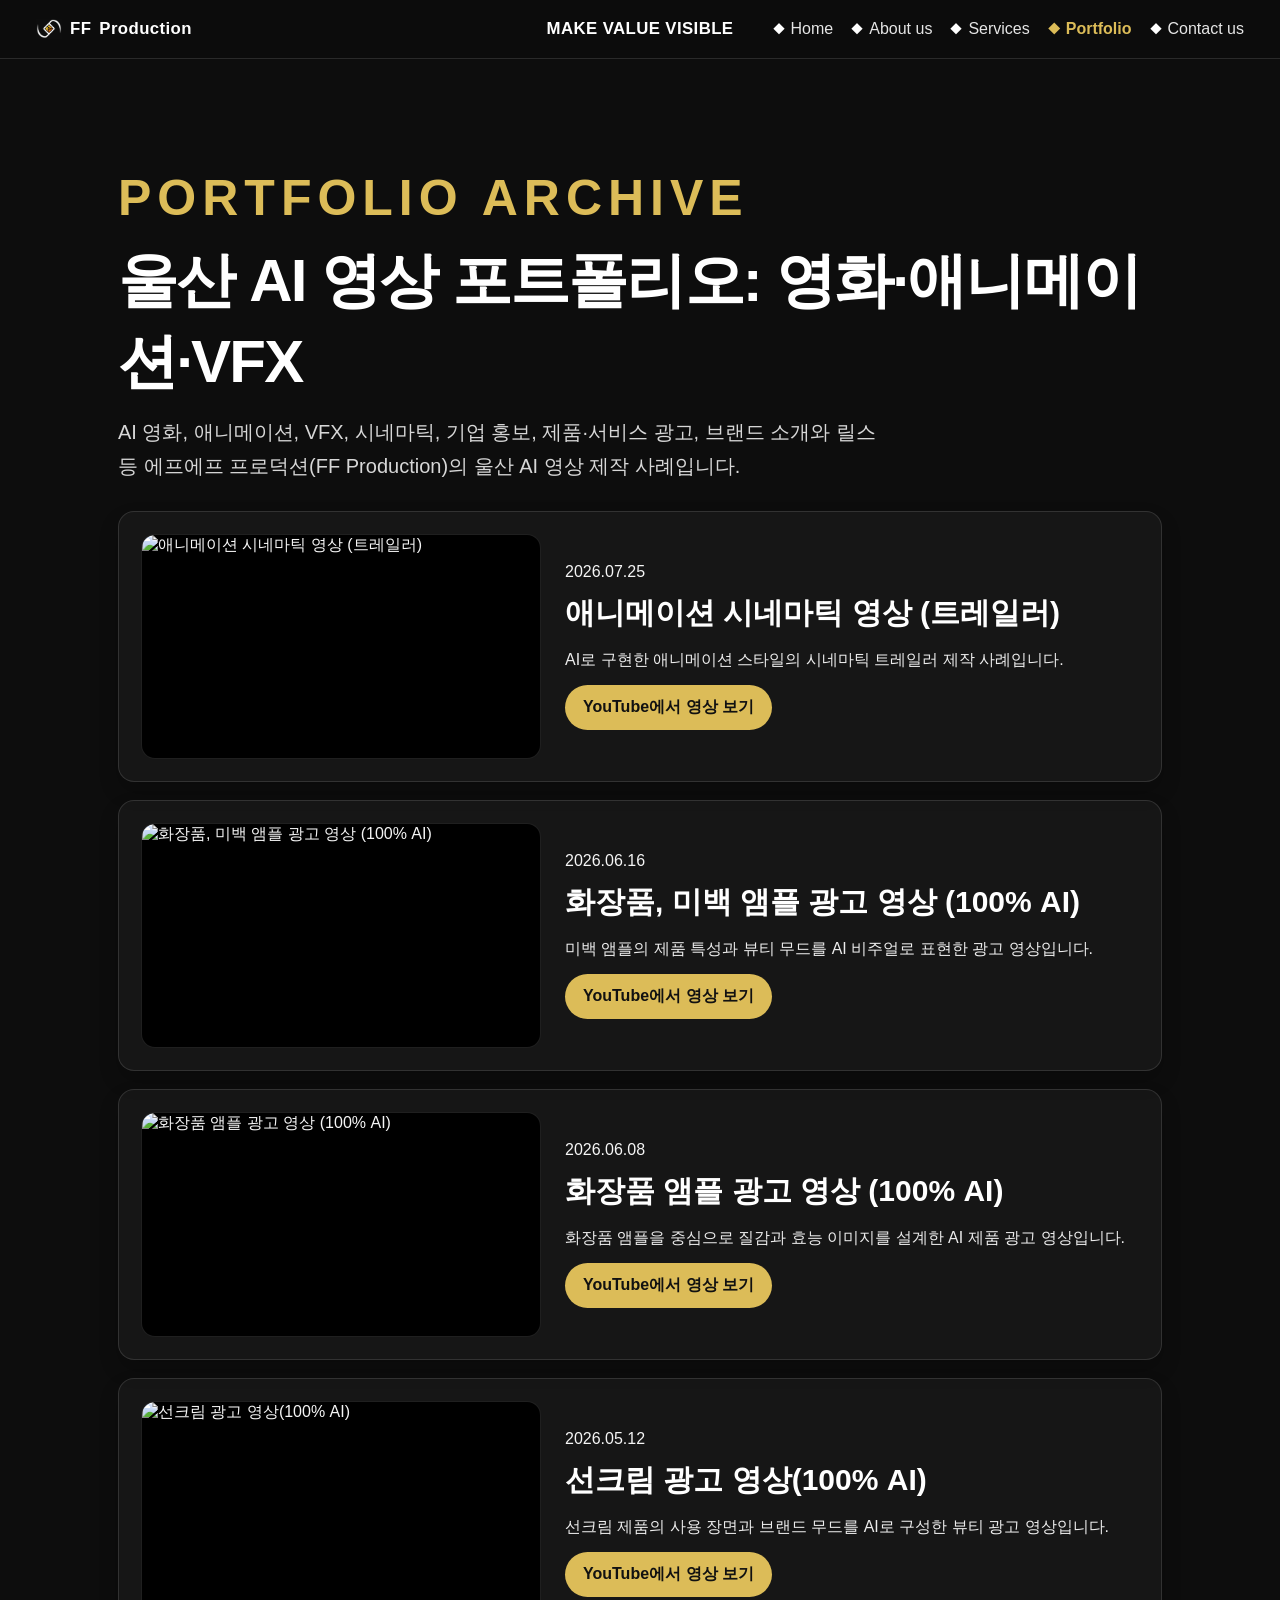
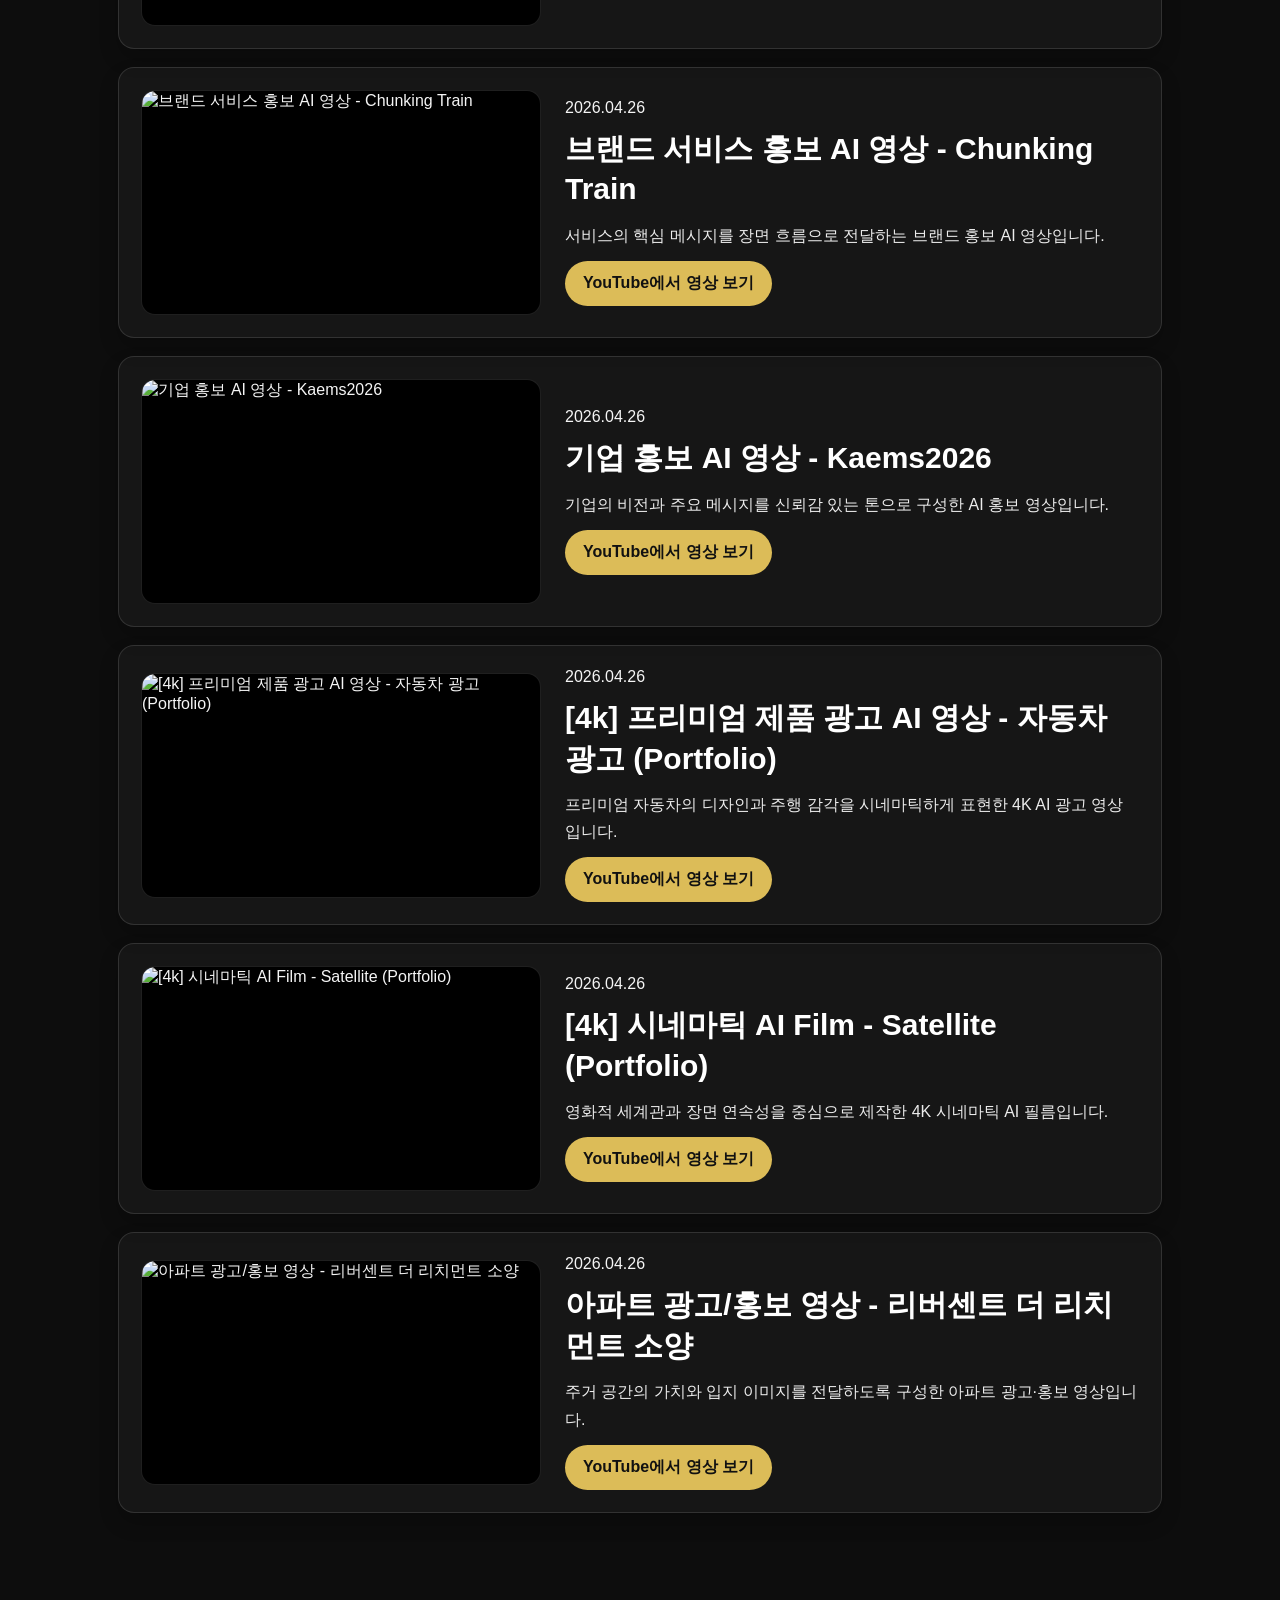
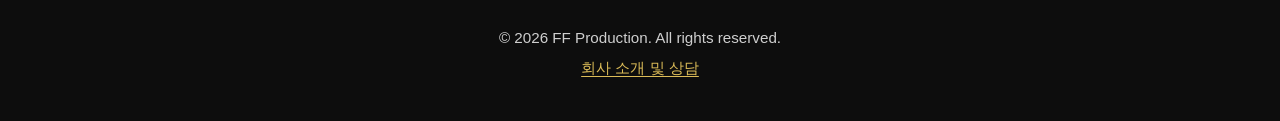
==== commit 7979b506: "seo: align Korean brand on portfolio page" ====
--- a/portfolio.html
+++ b/portfolio.html
@@ -3,8 +3,8 @@
 <head>
   <meta charset="UTF-8" />
   <meta name="viewport" content="width=device-width, initial-scale=1.0" />
-  <title>울산 AI 영상 포트폴리오 | 영화·애니메이션·VFX</title>
-  <meta name="description" content="울산 FF Production의 AI 영화·애니메이션·VFX와 홍보·광고·소개·릴스 영상 제작 사례를 확인하세요." />
+  <title>울산 AI 영상 포트폴리오 | 에프에프 프로덕션</title>
+  <meta name="description" content="에프에프 프로덕션(FF Production)의 울산 AI 영화·애니메이션·VFX와 홍보·광고·소개·릴스 영상 제작 사례를 확인하세요." />
   <meta name="author" content="FF Production" />
   <meta name="robots" content="index, follow, max-image-preview:large, max-video-preview:-1, max-snippet:-1" />
   <meta name="referrer" content="strict-origin-when-cross-origin" />
@@ -14,15 +14,15 @@
   <link rel="icon" href="./assets/logo/logo-only.png" type="image/png" />
   <meta property="og:type" content="website" />
   <meta property="og:locale" content="ko_KR" />
-  <meta property="og:site_name" content="FF Production" />
-  <meta property="og:title" content="울산 AI 영상 포트폴리오 | 영화·애니메이션·VFX" />
-  <meta property="og:description" content="울산 FF Production의 AI 영화·애니메이션·VFX와 홍보·광고·소개·릴스 영상 제작 사례." />
+  <meta property="og:site_name" content="에프에프 프로덕션 | FF Production" />
+  <meta property="og:title" content="울산 AI 영상 포트폴리오 | 에프에프 프로덕션" />
+  <meta property="og:description" content="에프에프 프로덕션(FF Production)의 울산 AI 영화·애니메이션·VFX와 홍보·광고·소개·릴스 영상 제작 사례." />
   <meta property="og:url" content="https://ffproduction.co.kr/portfolio.html" />
   <meta property="og:image" content="https://img.youtube.com/vi/YsVx1RGFMu0/maxresdefault.jpg" />
   <meta property="og:image:alt" content="FF Production AI 영상 포트폴리오" />
   <meta name="twitter:card" content="summary_large_image" />
-  <meta name="twitter:title" content="울산 AI 영상 포트폴리오 | 영화·애니메이션·VFX" />
-  <meta name="twitter:description" content="울산 FF Production의 AI 영화·애니메이션·VFX와 홍보·광고·소개·릴스 영상 제작 사례를 확인하세요." />
+  <meta name="twitter:title" content="울산 AI 영상 포트폴리오 | 에프에프 프로덕션" />
+  <meta name="twitter:description" content="에프에프 프로덕션(FF Production)의 울산 AI 영화·애니메이션·VFX와 홍보·광고·소개·릴스 영상 제작 사례를 확인하세요." />
   <meta name="twitter:image" content="https://img.youtube.com/vi/YsVx1RGFMu0/maxresdefault.jpg" />
   <link rel="stylesheet" href="./style.css" />
   <script type="application/ld+json">
@@ -31,8 +31,8 @@
     "@type": "CollectionPage",
     "@id": "https://ffproduction.co.kr/portfolio.html#webpage",
     "url": "https://ffproduction.co.kr/portfolio.html",
-    "name": "울산 AI 영상 포트폴리오 | 영화·애니메이션·VFX",
-    "description": "울산 FF Production의 AI 영화·애니메이션·VFX와 홍보·광고·소개·릴스 영상 제작 사례",
+    "name": "울산 AI 영상 포트폴리오 | 에프에프 프로덕션",
+    "description": "에프에프 프로덕션(FF Production)의 울산 AI 영화·애니메이션·VFX와 홍보·광고·소개·릴스 영상 제작 사례",
     "isPartOf": { "@id": "https://ffproduction.co.kr/#website" },
     "about": { "@id": "https://ffproduction.co.kr/#organization" },
     "dateModified": "2026-08-14",
@@ -73,7 +73,7 @@
     <div class="portfolio-archive-head reveal show">
       <p>PORTFOLIO ARCHIVE</p>
       <h1>울산 AI 영상 포트폴리오: 영화·애니메이션·VFX</h1>
-      <p class="portfolio-archive-intro">AI 영화, 애니메이션, VFX, 시네마틱, 기업 홍보, 제품·서비스 광고, 브랜드 소개와 릴스 등 FF Production의 영상 제작 사례입니다.</p>
+      <p class="portfolio-archive-intro">AI 영화, 애니메이션, VFX, 시네마틱, 기업 홍보, 제품·서비스 광고, 브랜드 소개와 릴스 등 에프에프 프로덕션(FF Production)의 울산 AI 영상 제작 사례입니다.</p>
     </div>
 
     <section id="portfolioArchiveList" class="portfolio-archive-list" aria-label="AI 영상 제작 사례">
--- a/style.css
+++ b/style.css
@@ -737,6 +737,15 @@
   font-size: clamp(18px, 2vw, 30px);
   font-weight: 500;
 }
+.contact-mobile-actions,
+.contact-form-mobile-intro {
+  display: none;
+}
+.mobile-copy-line,
+.field-label-en,
+.contact-channel-values {
+  display: inline;
+}
 
 .contact-layout {
   width: 100%;
@@ -797,6 +806,15 @@
   text-decoration: underline;
   text-underline-offset: 3px;
 }
+.contact-channel-label {
+  color: inherit;
+  font: inherit;
+  font-weight: 400;
+}
+.contact-dark .contact-channel-values,
+.contact-dark .contact-channel-separator {
+  color: inherit;
+}
 
 .contact-form.dark-form {
   max-width: none;
@@ -857,8 +875,15 @@
   display: flex !important;
   align-items: center;
   gap: 10px;
+  margin: 0;
+  cursor: pointer;
+}
+.privacy-consent-row {
+  display: flex;
+  align-items: center;
+  gap: 7px 10px;
   margin: 0 0 14px;
-  cursor: pointer;
+  flex-wrap: wrap;
 }
 .privacy-consent input[type="checkbox"] {
   width: 18px !important;
@@ -886,6 +911,12 @@
   cursor: pointer;
   text-decoration: underline;
   text-underline-offset: 2px;
+}
+.privacy-help {
+  flex: 0 0 100%;
+  color: #bdbdbd;
+  font-size: 13px;
+  line-height: 1.45;
 }
 .privacy-modal-card {
   width: min(94vw, 980px);
@@ -1280,3 +1311,703 @@
     grid-template-columns: 1fr;
   }
 }
+
+/* Mobile refinement: desktop styles remain unchanged above 768px. */
+@media (max-width: 768px) {
+  html {
+    scroll-padding-top: 94px;
+  }
+
+  body {
+    overflow-x: hidden;
+  }
+
+  .nav {
+    display: grid;
+    grid-template-columns: minmax(0, 1fr) auto;
+    grid-template-areas:
+      "logo tagline"
+      "menu menu";
+    align-items: center;
+    gap: 5px 12px;
+    padding: 9px 16px 7px;
+  }
+
+  .logo {
+    grid-area: logo;
+    align-self: center;
+    min-width: 0;
+    font-size: .95rem;
+    gap: 7px;
+  }
+
+  .logo-icon {
+    width: 23px;
+    height: 23px;
+  }
+
+  .hero-topline {
+    grid-area: tagline;
+    position: static;
+    width: auto;
+    transform: none;
+    justify-self: end;
+    align-self: center;
+    order: initial;
+    font-size: .66rem;
+    line-height: 1.2;
+    letter-spacing: .04em;
+    white-space: nowrap;
+  }
+
+  .nav nav {
+    grid-area: menu;
+    order: initial;
+    width: 100%;
+    gap: 14px;
+    padding: 3px 0 2px;
+    overflow-x: auto;
+    overscroll-behavior-x: contain;
+    scrollbar-width: none;
+    font-size: .82rem;
+  }
+
+  .nav nav::-webkit-scrollbar {
+    display: none;
+  }
+
+  .nav nav a {
+    flex: 0 0 auto;
+    min-height: 32px;
+  }
+
+  .nav nav a span {
+    font-size: .64em;
+  }
+
+  .video-hero {
+    min-height: clamp(520px, 72svh, 680px);
+  }
+
+  .video-content {
+    padding: 0 18px;
+  }
+
+  .video-content h1 {
+    margin: 0;
+    font-size: clamp(32px, 9vw, 42px);
+    line-height: 1.08;
+  }
+
+  .section {
+    min-height: auto;
+    padding: 56px 18px;
+  }
+
+  .section + .section {
+    margin-top: 16px;
+  }
+
+  #company,
+  #about,
+  #service,
+  #work,
+  #contact {
+    scroll-margin-top: 94px;
+  }
+
+  .section h2,
+  .section-heading-korean {
+    margin-bottom: 18px !important;
+    font-size: clamp(27px, 7.2vw, 32px) !important;
+    line-height: 1.28;
+    text-wrap: balance;
+  }
+
+  .section h2,
+  .section h3,
+  .section p,
+  .section li,
+  .section dd,
+  .section summary,
+  .section small {
+    word-break: keep-all;
+    overflow-wrap: break-word;
+  }
+
+  .section p,
+  .section li,
+  .section dd,
+  .section summary,
+  .section small {
+    text-wrap: pretty;
+  }
+
+  .section-eyebrow,
+  .mobile-copy-en,
+  .address-en {
+    word-break: normal;
+    overflow-wrap: normal;
+  }
+
+  .mobile-copy-line {
+    display: block;
+  }
+
+  .section-eyebrow {
+    margin-bottom: 9px;
+    font-size: .72rem;
+    line-height: 1.4;
+    letter-spacing: .12em;
+  }
+
+  .section-company {
+    padding-top: 72px;
+    padding-bottom: 54px;
+  }
+
+  .section-company .company-line {
+    display: block;
+    line-height: 1.62;
+  }
+
+  .section-company .company-em {
+    font-size: calc(1em + 2pt);
+  }
+
+  .company-visual {
+    margin-top: 16px;
+  }
+
+  #about {
+    padding-top: 54px;
+    padding-bottom: 54px;
+  }
+
+  #about .about-kicker,
+  .about-kicker {
+    justify-content: center;
+    margin-bottom: 11px;
+    font-size: 1rem;
+    line-height: 1.5;
+    letter-spacing: .08em;
+  }
+
+  #about .about-slogan,
+  .about-slogan {
+    font-size: clamp(27px, 7.5vw, 32px);
+    line-height: 1.28;
+  }
+
+  .about-desc,
+  .about-desc-en {
+    font-size: 1rem;
+    line-height: 1.65;
+  }
+
+  .section-geo,
+  .section-faq {
+    margin-top: 40px;
+    margin-bottom: 40px;
+    border-radius: 16px;
+  }
+
+  .geo-lead,
+  .geo-body {
+    margin-bottom: 15px;
+    font-size: 1rem;
+    line-height: 1.7;
+  }
+
+  .geo-facts {
+    gap: 10px;
+    margin: 20px 0 28px;
+  }
+
+  .geo-facts div {
+    padding: 15px 16px;
+    border-radius: 12px;
+  }
+
+  .geo-facts dt {
+    margin-bottom: 6px;
+    font-size: .78rem;
+  }
+
+  .geo-facts dd {
+    font-size: .95rem;
+  }
+
+  .process-block h3 {
+    margin-bottom: 13px;
+    font-size: 22px;
+  }
+
+  .process-list {
+    gap: 9px;
+  }
+
+  .process-list li {
+    min-height: auto;
+    padding: 16px;
+    border-radius: 12px;
+  }
+
+  .process-list li::before {
+    margin-bottom: 9px;
+  }
+
+  .process-list span {
+    font-size: .86rem;
+    line-height: 1.5;
+  }
+
+  .section-service {
+    padding-top: 62px;
+    padding-bottom: 62px;
+    transform: none;
+  }
+
+  .service-list {
+    gap: 11px;
+  }
+
+  .section-service .tile {
+    min-height: 122px;
+    padding: 18px 16px;
+    border-radius: 14px;
+  }
+
+  .section-service .tile strong {
+    margin-bottom: 6px;
+    font-size: clamp(19px, 5.3vw, 22px);
+    line-height: 1.16;
+  }
+
+  .section-service .tile small {
+    font-size: 14px;
+    line-height: 1.42;
+  }
+
+  .section-service .tile .tile-note {
+    font-size: 13px;
+    line-height: 1.4;
+  }
+
+  .section-work {
+    padding-top: 62px;
+    padding-bottom: 62px;
+  }
+
+  .cards,
+  .grid {
+    gap: 13px;
+  }
+
+  .card {
+    padding: 16px;
+    border-radius: 14px;
+  }
+
+  .portfolio-note {
+    margin: -8px 0 16px;
+    font-size: .95rem;
+  }
+
+  .portfolio-desc {
+    margin-bottom: 9px;
+    font-size: 1rem;
+    line-height: 1.5;
+  }
+
+  .portfolio-more-card {
+    padding: 0;
+  }
+
+  .portfolio-more-link {
+    min-height: 132px;
+    padding: 24px 18px;
+  }
+
+  .portfolio-more-link strong {
+    font-size: 29px;
+  }
+
+  .portfolio-more-link small {
+    font-size: 16px;
+  }
+
+  .faq-list {
+    gap: 9px;
+  }
+
+  .faq-list summary {
+    padding: 17px 44px 17px 17px;
+    font-size: 16px;
+    line-height: 1.48;
+  }
+
+  .faq-list details p {
+    padding: 0 17px 18px;
+    font-size: 15px;
+    line-height: 1.68;
+  }
+
+  .section-contact {
+    padding-top: 62px;
+    padding-bottom: 54px;
+  }
+
+  .contact-heading h2 {
+    font-size: clamp(34px, 10vw, 42px) !important;
+    line-height: 1;
+  }
+
+  .contact-subline {
+    margin: 8px 0 20px;
+    font-size: 16px;
+  }
+
+  .contact-mobile-actions {
+    display: grid;
+    grid-template-columns: repeat(2, minmax(0, 1fr));
+    gap: 9px;
+    width: 100%;
+    margin: 0 auto 30px;
+  }
+
+  .contact-mobile-actions a {
+    display: flex;
+    min-width: 0;
+    min-height: 64px;
+    flex-direction: column;
+    align-items: center;
+    justify-content: center;
+    gap: 3px;
+    padding: 11px 8px;
+    border: 1px solid rgba(220, 188, 88, .55);
+    border-radius: 12px;
+    background: rgba(220, 188, 88, .08);
+    color: #fff;
+    text-align: center;
+  }
+
+  .contact-mobile-actions strong {
+    color: #f0cf63;
+    font-size: 15px;
+    line-height: 1.2;
+  }
+
+  .contact-mobile-actions small {
+    max-width: 100%;
+    color: #d7d7d7;
+    font-size: 11px;
+    line-height: 1.35;
+    overflow-wrap: anywhere;
+  }
+
+  .contact-layout {
+    display: flex;
+    flex-direction: column;
+    gap: 26px;
+  }
+
+  .contact-info {
+    order: 2;
+    width: 100%;
+    gap: 11px;
+  }
+
+  .contact-form.dark-form {
+    order: 1;
+    width: 100%;
+    padding: 20px 16px 18px;
+    border: 1px solid #343434;
+    border-radius: 16px;
+    background: #141414;
+  }
+
+  .contact-form-mobile-intro {
+    display: block;
+    margin-bottom: 20px;
+  }
+
+  .contact-form-mobile-intro h3 {
+    margin: 0 0 5px;
+    color: #f0cf63;
+    font-size: 22px;
+    line-height: 1.25;
+  }
+
+  .contact-form-mobile-intro p {
+    margin: 0;
+    color: #cfcfcf;
+    font-size: 14px;
+    line-height: 1.55;
+  }
+
+  .info-card {
+    min-height: auto;
+    padding: 19px 20px;
+    border-radius: 14px;
+  }
+
+  .info-card h3 {
+    margin-bottom: 10px;
+    font-size: 21px;
+  }
+
+  .info-card p {
+    font-size: 15px;
+    line-height: 1.55;
+    overflow-wrap: anywhere;
+  }
+
+  .contact-channel {
+    display: grid;
+    gap: 3px;
+  }
+
+  .contact-channel-values {
+    display: flex;
+    min-width: 0;
+    flex-direction: column;
+    align-items: flex-start;
+    gap: 3px;
+  }
+
+  .contact-channel-separator {
+    display: none;
+  }
+
+  .contact-channel .copy-email,
+  .contact-channel .copy-phone {
+    max-width: 100%;
+    overflow-wrap: anywhere;
+    text-align: left;
+  }
+
+  .address-en {
+    text-wrap: pretty;
+  }
+
+  .contact-form.dark-form label {
+    margin-bottom: 14px;
+  }
+
+  .contact-form.dark-form span {
+    margin-bottom: 7px;
+    font-size: 16px;
+    line-height: 1.45;
+  }
+
+  .contact-form.dark-form .field-label-en {
+    display: block;
+    margin: 2px 0 0;
+    color: #a9a9a9;
+    font-size: 12px;
+    font-weight: 500;
+    line-height: 1.35;
+    letter-spacing: .01em;
+    word-break: normal;
+  }
+
+  .contact-form.dark-form input,
+  .contact-form.dark-form textarea {
+    min-height: 48px;
+    padding: 11px 12px;
+    border-color: #727272;
+    border-radius: 10px;
+    background: #0f0f0f;
+    font-size: 16px;
+  }
+
+  .contact-form.dark-form input:focus-visible,
+  .contact-form.dark-form textarea:focus-visible,
+  .privacy-policy-link:focus-visible,
+  .contact-mobile-actions a:focus-visible {
+    outline: 2px solid #dcbc58;
+    outline-offset: 2px;
+  }
+
+  .contact-form.dark-form textarea {
+    min-height: 150px;
+  }
+
+  .phone-row {
+    display: grid;
+    grid-template-columns: minmax(0, 3fr) auto minmax(0, 4fr) auto minmax(0, 4fr);
+    width: 100%;
+    max-width: none;
+    gap: 6px;
+  }
+
+  .phone-row input {
+    width: 100% !important;
+    min-width: 0;
+    text-align: center;
+  }
+
+  .privacy-consent-row {
+    align-items: flex-start;
+    gap: 7px 8px;
+    margin-bottom: 16px;
+  }
+
+  .privacy-consent {
+    align-items: flex-start;
+  }
+
+  .privacy-consent span {
+    font-size: 14px !important;
+  }
+
+  .privacy-policy-link {
+    min-height: 24px;
+    padding: 1px 0;
+    font-size: 14px;
+  }
+
+  .privacy-help {
+    padding-left: 26px;
+    font-size: 12px;
+  }
+
+  .form-actions {
+    flex-direction: column;
+    align-items: stretch;
+    gap: 10px;
+  }
+
+  .file-upload-wrap,
+  .file-btn,
+  .submit-btn {
+    width: 100%;
+    max-width: none;
+  }
+
+  .file-btn,
+  .submit-btn {
+    min-height: 46px;
+  }
+
+  .file-name-indicator {
+    max-width: 100%;
+    white-space: normal;
+    overflow-wrap: anywhere;
+  }
+
+  .video-modal-card {
+    width: calc(100vw - 24px);
+    border-radius: 10px;
+  }
+
+  .video-modal-close {
+    width: 42px;
+    height: 42px;
+  }
+
+  .privacy-modal-card {
+    width: calc(100vw - 20px);
+    height: min(86svh, 820px);
+  }
+
+  .portfolio-lock-card {
+    width: calc(100vw - 28px);
+    padding: 34px 22px;
+  }
+
+  .portfolio-archive {
+    padding: 58px 18px 64px;
+  }
+
+  .portfolio-archive-head {
+    margin-bottom: 22px;
+  }
+
+  .portfolio-archive-head > p:first-child {
+    font-size: 24px;
+  }
+
+  .portfolio-archive-head h1 {
+    margin: 10px 0;
+    font-size: 30px;
+    line-height: 1.25;
+  }
+
+  .portfolio-archive-intro {
+    font-size: 15px;
+    line-height: 1.65;
+  }
+
+  .portfolio-archive-list {
+    gap: 14px;
+  }
+
+  .portfolio-archive-item {
+    gap: 15px;
+  }
+
+  .portfolio-archive-title {
+    font-size: 21px;
+  }
+
+  .portfolio-archive-desc {
+    font-size: 15px;
+  }
+
+  .portfolio-archive-link {
+    width: 100%;
+    min-height: 44px;
+    text-align: center;
+  }
+
+  .card:hover,
+  .tile:hover,
+  .btn:hover,
+  .portfolio-more-link:hover {
+    transform: none;
+  }
+
+  footer {
+    padding: 30px 16px 34px;
+    font-size: .84rem;
+  }
+}
+
+@media (max-width: 390px) {
+  .nav {
+    padding-right: 14px;
+    padding-left: 14px;
+  }
+
+  .logo {
+    font-size: .9rem;
+  }
+
+  .hero-topline {
+    font-size: .61rem;
+  }
+
+  .nav nav {
+    gap: 12px;
+    font-size: .78rem;
+  }
+
+  .section {
+    padding: 50px 15px;
+  }
+
+  .section h2,
+  .section-heading-korean {
+    font-size: 26px !important;
+  }
+
+  .section-company {
+    padding-top: 62px;
+  }
+
+  .contact-heading h2 {
+    font-size: 34px !important;
+  }
+}
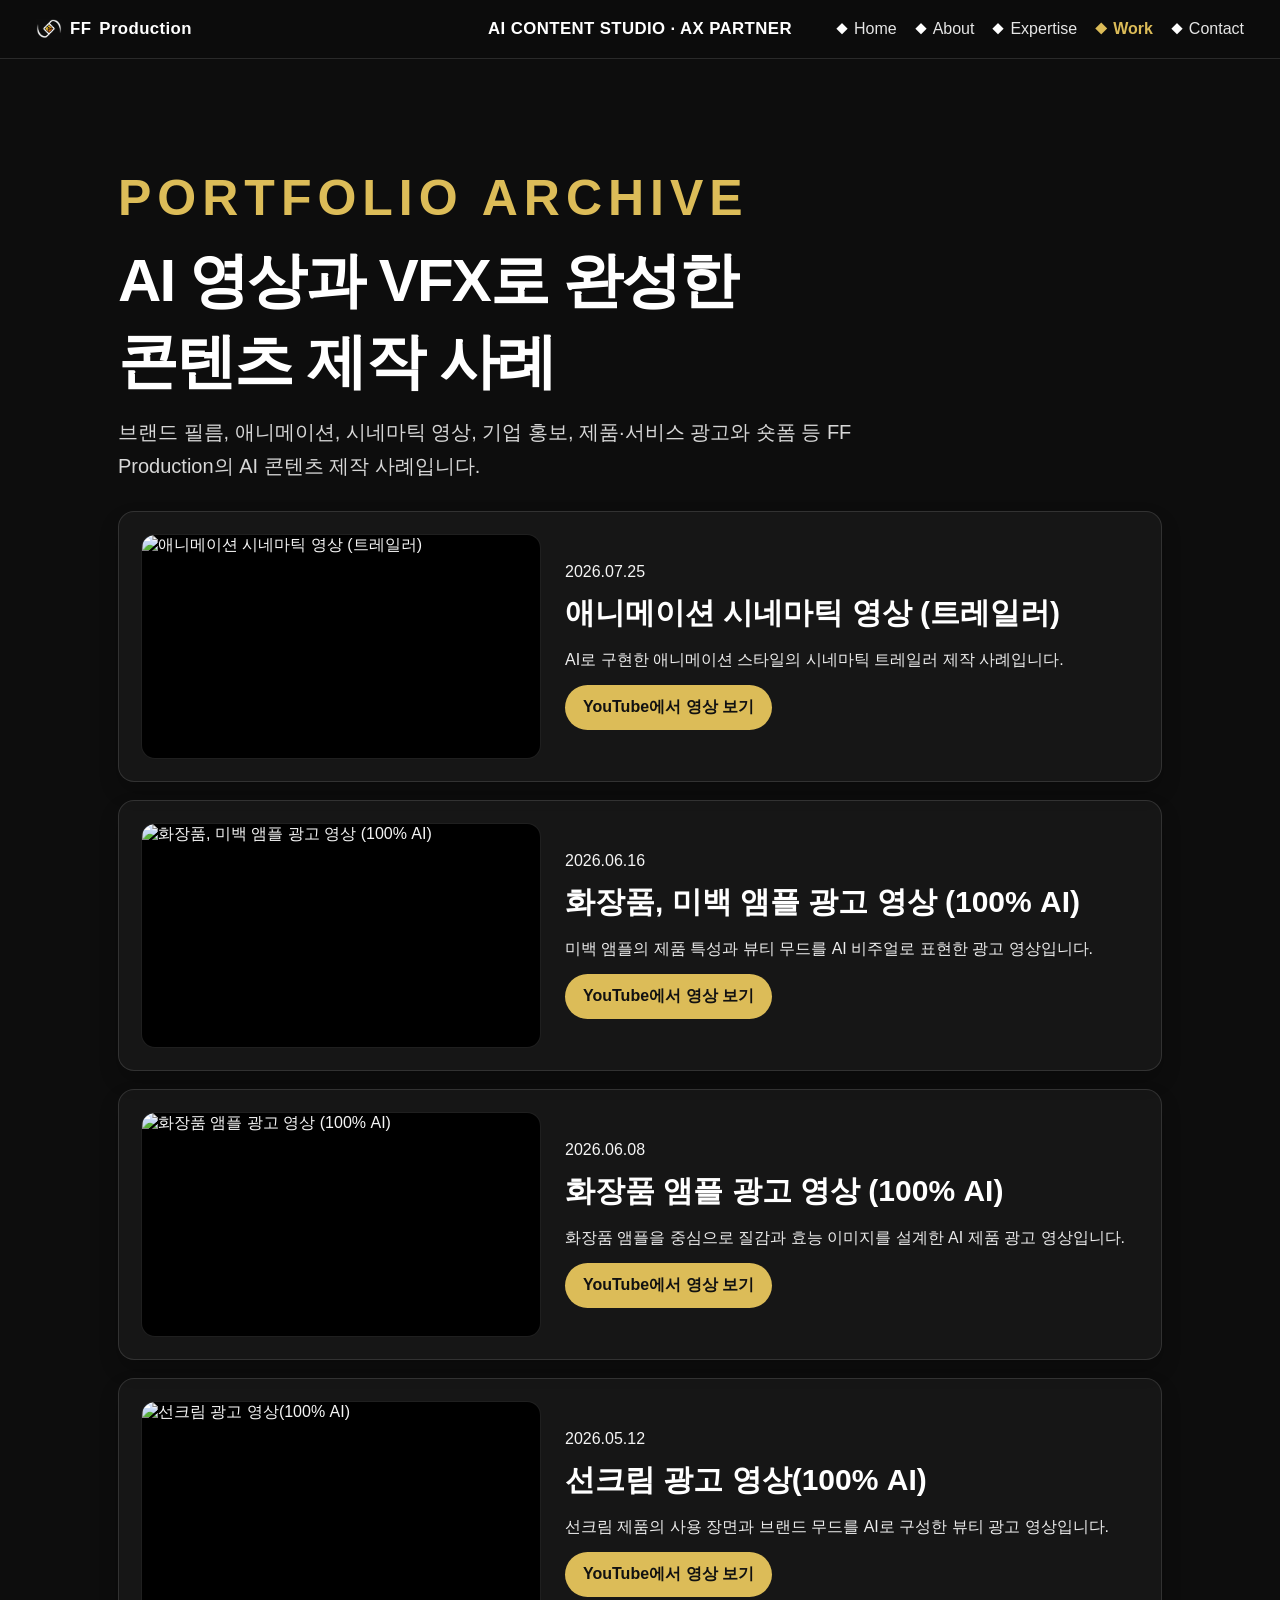
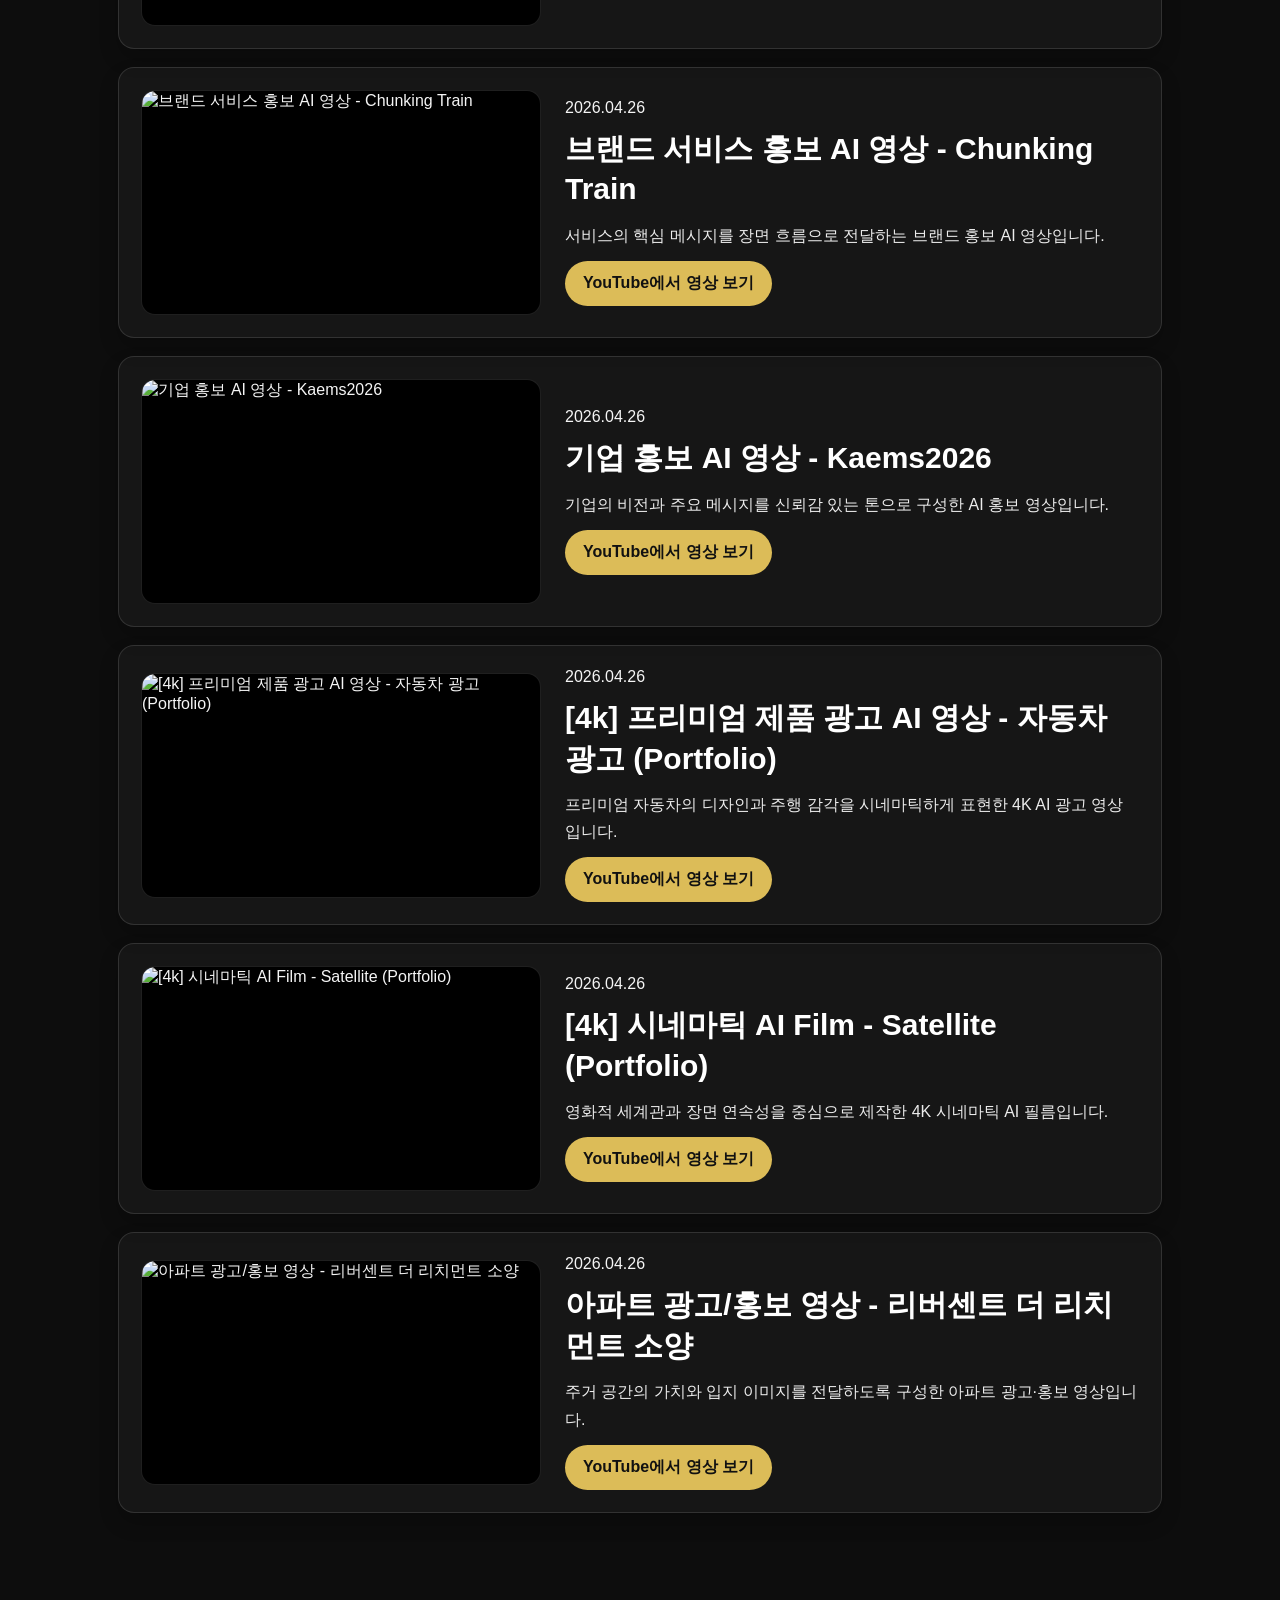
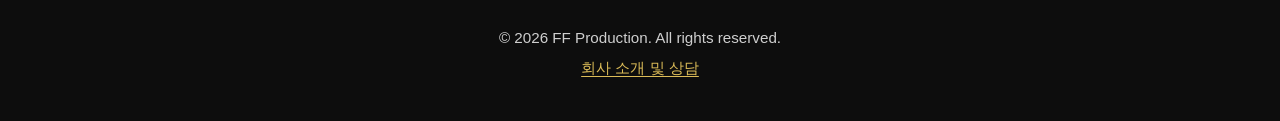
==== commit 31326063: "feat: expand site for AI content and AX services" ====
--- a/portfolio.html
+++ b/portfolio.html
@@ -3,8 +3,8 @@
 <head>
   <meta charset="UTF-8" />
   <meta name="viewport" content="width=device-width, initial-scale=1.0" />
-  <title>울산 AI 영상 포트폴리오 | 에프에프 프로덕션</title>
-  <meta name="description" content="에프에프 프로덕션(FF Production)의 울산 AI 영화·애니메이션·VFX와 홍보·광고·소개·릴스 영상 제작 사례를 확인하세요." />
+  <title>AI 영상·VFX 제작 포트폴리오 | FF Production</title>
+  <meta name="description" content="FF Production이 제작한 AI 브랜드 필름, 제품 광고, 기업 홍보, 시네마틱 영상, 애니메이션과 AI VFX 포트폴리오를 확인하세요." />
   <meta name="author" content="FF Production" />
   <meta name="robots" content="index, follow, max-image-preview:large, max-video-preview:-1, max-snippet:-1" />
   <meta name="referrer" content="strict-origin-when-cross-origin" />
@@ -15,14 +15,14 @@
   <meta property="og:type" content="website" />
   <meta property="og:locale" content="ko_KR" />
   <meta property="og:site_name" content="에프에프 프로덕션 | FF Production" />
-  <meta property="og:title" content="울산 AI 영상 포트폴리오 | 에프에프 프로덕션" />
-  <meta property="og:description" content="에프에프 프로덕션(FF Production)의 울산 AI 영화·애니메이션·VFX와 홍보·광고·소개·릴스 영상 제작 사례." />
+  <meta property="og:title" content="AI 영상·VFX 제작 포트폴리오 | FF Production" />
+  <meta property="og:description" content="브랜드 필름, 제품 광고, 기업 홍보, 시네마틱 영상과 AI VFX 제작 사례를 확인하세요." />
   <meta property="og:url" content="https://ffproduction.co.kr/portfolio.html" />
   <meta property="og:image" content="https://img.youtube.com/vi/YsVx1RGFMu0/maxresdefault.jpg" />
   <meta property="og:image:alt" content="FF Production AI 영상 포트폴리오" />
   <meta name="twitter:card" content="summary_large_image" />
-  <meta name="twitter:title" content="울산 AI 영상 포트폴리오 | 에프에프 프로덕션" />
-  <meta name="twitter:description" content="에프에프 프로덕션(FF Production)의 울산 AI 영화·애니메이션·VFX와 홍보·광고·소개·릴스 영상 제작 사례를 확인하세요." />
+  <meta name="twitter:title" content="AI 영상·VFX 제작 포트폴리오 | FF Production" />
+  <meta name="twitter:description" content="브랜드 필름, 제품 광고, 기업 홍보, 시네마틱 영상과 AI VFX 제작 사례를 확인하세요." />
   <meta name="twitter:image" content="https://img.youtube.com/vi/YsVx1RGFMu0/maxresdefault.jpg" />
   <link rel="stylesheet" href="./style.css" />
   <script type="application/ld+json">
@@ -31,11 +31,11 @@
     "@type": "CollectionPage",
     "@id": "https://ffproduction.co.kr/portfolio.html#webpage",
     "url": "https://ffproduction.co.kr/portfolio.html",
-    "name": "울산 AI 영상 포트폴리오 | 에프에프 프로덕션",
-    "description": "에프에프 프로덕션(FF Production)의 울산 AI 영화·애니메이션·VFX와 홍보·광고·소개·릴스 영상 제작 사례",
+    "name": "AI 영상·VFX 제작 포트폴리오 | FF Production",
+    "description": "FF Production의 AI 브랜드 필름, 제품 광고, 기업 홍보, 시네마틱 영상, 애니메이션과 AI VFX 제작 사례",
     "isPartOf": { "@id": "https://ffproduction.co.kr/#website" },
     "about": { "@id": "https://ffproduction.co.kr/#organization" },
-    "dateModified": "2026-08-14",
+    "dateModified": "2026-08-31",
     "inLanguage": "ko-KR",
     "mainEntity": {
       "@type": "ItemList",
@@ -58,22 +58,22 @@
 <body class="portfolio-archive-page">
   <a class="skip-link" href="#main-content">본문으로 바로가기</a>
   <header class="nav">
-    <a class="logo logo-link" href="./index.html#top"><img class="logo-icon" src="./assets/logo/logo-only.png" alt="FF Production 로고" /><span class="ff-accent">FF</span> Production</a>
-    <p class="hero-topline">MAKE VALUE VISIBLE</p>
+    <a class="logo logo-link" href="./index.html#top"><img class="logo-icon" src="./assets/logo/logo-only.png" alt="" width="26" height="26" /><span class="ff-accent">FF</span> Production</a>
+    <p class="hero-topline">AI CONTENT STUDIO · AX PARTNER</p>
     <nav aria-label="주요 메뉴">
       <a href="./index.html#top"><span>◆</span>Home</a>
-      <a href="./index.html#company"><span>◆</span>About us</a>
-      <a href="./index.html#service"><span>◆</span>Services</a>
-      <a class="contact-nav" href="./portfolio.html"><span>◆</span>Portfolio</a>
-      <a href="./index.html#contact"><span>◆</span>Contact us</a>
+      <a href="./index.html#company"><span>◆</span>About</a>
+      <a href="./index.html#service"><span>◆</span>Expertise</a>
+      <a class="contact-nav" href="./portfolio.html"><span>◆</span>Work</a>
+      <a href="./index.html#contact"><span>◆</span>Contact</a>
     </nav>
   </header>
 
   <main id="main-content" class="portfolio-archive">
     <div class="portfolio-archive-head reveal show">
       <p>PORTFOLIO ARCHIVE</p>
-      <h1>울산 AI 영상 포트폴리오: 영화·애니메이션·VFX</h1>
-      <p class="portfolio-archive-intro">AI 영화, 애니메이션, VFX, 시네마틱, 기업 홍보, 제품·서비스 광고, 브랜드 소개와 릴스 등 에프에프 프로덕션(FF Production)의 울산 AI 영상 제작 사례입니다.</p>
+      <h1>AI 영상과 VFX로 완성한<br />콘텐츠 제작 사례</h1>
+      <p class="portfolio-archive-intro">브랜드 필름, 애니메이션, 시네마틱 영상, 기업 홍보, 제품·서비스 광고와 숏폼 등 FF Production의 AI 콘텐츠 제작 사례입니다.</p>
     </div>
 
     <section id="portfolioArchiveList" class="portfolio-archive-list" aria-label="AI 영상 제작 사례">
--- a/style.css
+++ b/style.css
@@ -2011,3 +2011,484 @@
     font-size: 34px !important;
   }
 }
+
+/* 2026-08-31: AI content studio / AX positioning refresh */
+:where(a, button, input, select, textarea, summary):focus-visible {
+  outline: 3px solid #f4d03f;
+  outline-offset: 4px;
+}
+
+#company,
+#geo-summary,
+#service,
+#solutions,
+#approach,
+#work,
+#faq,
+#contact {
+  scroll-margin-top: 96px;
+}
+
+.video-overlay {
+  background:
+    radial-gradient(circle at 50% 45%, rgba(19, 36, 73, .08) 0%, rgba(5, 8, 18, .34) 48%, rgba(5, 7, 12, .78) 100%),
+    linear-gradient(180deg, rgba(6, 10, 22, .38) 0%, rgba(6, 8, 14, .72) 100%);
+}
+
+.video-content {
+  width: min(100%, 1080px);
+}
+
+.video-content .video-kicker {
+  margin: 0 0 22px;
+  color: #f4d03f;
+  background: rgba(13, 13, 13, .36);
+  border-color: rgba(244, 208, 63, .5);
+  font-weight: 800;
+}
+
+.video-content h1 {
+  max-width: 980px;
+  margin: 0 auto 24px;
+  color: #ffffff;
+  font-size: clamp(42px, 6vw, 76px);
+  line-height: 1.14;
+  letter-spacing: -.045em;
+  opacity: 1;
+  text-shadow: 0 8px 42px rgba(0, 0, 0, .45);
+}
+
+.video-content .hero-summary {
+  margin: 0 auto;
+  color: rgba(255, 255, 255, .88);
+  font-size: clamp(15px, 1.8vw, 21px);
+  font-weight: 650;
+  letter-spacing: .035em;
+}
+
+.hero-actions {
+  justify-content: center;
+  margin-top: 34px;
+}
+
+.hero-scroll {
+  position: absolute;
+  right: clamp(20px, 4vw, 48px);
+  bottom: 34px;
+  z-index: 3;
+  display: inline-flex;
+  align-items: center;
+  gap: 10px;
+  color: rgba(255, 255, 255, .76);
+  font-size: .72rem;
+  font-weight: 800;
+  letter-spacing: .18em;
+}
+
+.hero-scroll span {
+  color: #f4d03f;
+  font-size: 1rem;
+}
+
+.section-company {
+  width: min(100%, 1100px);
+  max-width: 1100px;
+  min-height: auto;
+  align-items: flex-start;
+  padding: clamp(110px, 14vw, 170px) 28px clamp(80px, 10vw, 120px);
+  text-align: left;
+}
+
+.section-company .section-eyebrow {
+  margin-bottom: 18px;
+}
+
+.section-company .section-heading-korean {
+  max-width: 880px;
+  font-size: clamp(38px, 5.4vw, 66px) !important;
+  line-height: 1.18;
+  letter-spacing: -.045em;
+}
+
+.company-lead {
+  max-width: 840px;
+  margin: 10px 0 42px;
+  color: #d8d8d8;
+  font-size: clamp(17px, 1.8vw, 21px);
+  line-height: 1.85;
+}
+
+.company-principles {
+  display: grid;
+  grid-template-columns: repeat(3, minmax(0, 1fr));
+  gap: 14px;
+  width: 100%;
+  margin-bottom: 72px;
+}
+
+.company-principles article {
+  min-height: 190px;
+  padding: 26px;
+  border: 1px solid #303030;
+  border-radius: 18px;
+  background: linear-gradient(145deg, rgba(255, 255, 255, .045), rgba(255, 255, 255, .015));
+}
+
+.company-principles span {
+  display: block;
+  margin-bottom: 28px;
+  color: #dcbc58;
+  font-size: .78rem;
+  font-weight: 850;
+  letter-spacing: .16em;
+}
+
+.company-principles strong {
+  display: block;
+  margin-bottom: 10px;
+  color: #ffffff;
+  font-size: clamp(20px, 2vw, 27px);
+}
+
+.company-principles p {
+  margin: 0;
+  color: #bdbdbd;
+  line-height: 1.65;
+}
+
+.section-company .company-visual {
+  width: 100%;
+  margin: 0;
+  opacity: .58;
+}
+
+.section-geo {
+  position: relative;
+  overflow: hidden;
+}
+
+.section-geo::after {
+  position: absolute;
+  right: -80px;
+  bottom: -100px;
+  width: 300px;
+  height: 300px;
+  border-radius: 50%;
+  background: rgba(220, 188, 88, .06);
+  content: "";
+  filter: blur(2px);
+  pointer-events: none;
+}
+
+.geo-lead a {
+  color: #f4d03f;
+  text-decoration: underline;
+  text-decoration-color: rgba(244, 208, 63, .35);
+  text-underline-offset: 4px;
+}
+
+.section-service {
+  min-height: auto;
+  padding-top: clamp(94px, 12vw, 150px);
+  padding-bottom: clamp(94px, 12vw, 150px);
+  transform: none;
+}
+
+.section-service > h2 {
+  max-width: 880px;
+  margin-bottom: 20px;
+  color: #ffffff;
+  font-size: clamp(40px, 5.6vw, 68px);
+  line-height: 1.16;
+}
+
+.section-service .section-eyebrow {
+  color: #dcbc58;
+}
+
+.service-intro {
+  max-width: 680px;
+  margin: 0 0 38px;
+  color: #bdbdbd !important;
+  font-size: clamp(16px, 1.6vw, 19px);
+  line-height: 1.7;
+}
+
+.section-service .service-list {
+  display: grid;
+  grid-template-columns: repeat(6, minmax(0, 1fr));
+  gap: 14px;
+}
+
+.section-service .service-card {
+  grid-column: span 2;
+  min-height: 310px;
+  align-items: flex-start;
+  justify-content: flex-start;
+  padding: 28px;
+  border: 1px solid #323232;
+  border-radius: 18px;
+  background:
+    radial-gradient(circle at 100% 0%, rgba(220, 188, 88, .13), transparent 38%),
+    linear-gradient(145deg, #1b1b1b 0%, #121212 100%);
+  box-shadow: none;
+  text-align: left;
+}
+
+.section-service .service-card:nth-child(4),
+.section-service .service-card:nth-child(5) {
+  grid-column: span 3;
+}
+
+.section-service .service-card .service-number {
+  display: block;
+  margin-bottom: 46px;
+  color: #dcbc58;
+  font-size: .8rem;
+  font-weight: 850;
+  letter-spacing: .16em;
+}
+
+.section-service .service-card strong {
+  margin-bottom: 16px;
+  color: #ffffff;
+  font-size: clamp(25px, 2.8vw, 34px);
+  line-height: 1.15;
+}
+
+.section-service .service-card small {
+  color: #c9c9c9;
+  font-size: 16px;
+  line-height: 1.7;
+}
+
+.section-service .service-card .service-tags {
+  margin: auto 0 0;
+  padding-top: 26px;
+  color: #8f8f8f;
+  font-size: .76rem;
+  font-weight: 700;
+  letter-spacing: .06em;
+}
+
+.section-solutions {
+  min-height: auto;
+  padding-top: clamp(84px, 11vw, 140px);
+  padding-bottom: clamp(84px, 11vw, 140px);
+}
+
+.section-solutions > h2 {
+  margin-bottom: 38px;
+  font-size: clamp(40px, 5.2vw, 62px);
+}
+
+.solution-grid {
+  display: grid;
+  grid-template-columns: repeat(3, minmax(0, 1fr));
+  gap: 14px;
+}
+
+.solution-grid article {
+  position: relative;
+  min-height: 260px;
+  padding: 28px;
+  overflow: hidden;
+  border: 1px solid #303030;
+  border-radius: 18px;
+  background: #151515;
+}
+
+.solution-grid article::after {
+  position: absolute;
+  right: -34px;
+  bottom: -34px;
+  width: 120px;
+  height: 120px;
+  border: 1px solid rgba(220, 188, 88, .24);
+  border-radius: 50%;
+  content: "";
+}
+
+.solution-grid p {
+  margin: 0 0 34px;
+  color: #999999;
+  font-size: .92rem;
+}
+
+.solution-grid h3 {
+  margin: 0 0 14px;
+  color: #ffffff;
+  font-size: clamp(26px, 3vw, 36px);
+}
+
+.solution-grid span {
+  display: block;
+  max-width: 260px;
+  color: #dcbc58;
+  font-size: .92rem;
+  line-height: 1.65;
+}
+
+.section-approach {
+  min-height: auto;
+}
+
+.section-approach .geo-body {
+  margin-bottom: 38px;
+}
+
+.section-work > .section-eyebrow {
+  width: min(100%, 1100px);
+  margin-right: auto;
+  margin-left: auto;
+}
+
+.section-work > h2,
+.section-work > .portfolio-note {
+  width: min(100%, 1100px);
+  margin-right: auto;
+  margin-left: auto;
+}
+
+.section-work > h2 {
+  font-size: clamp(38px, 5vw, 62px);
+  line-height: 1.17;
+}
+
+.contact-form.dark-form select {
+  width: 100%;
+  min-height: 48px;
+  padding: 12px 14px;
+  border: 1px solid #3a3a3a;
+  border-radius: 10px;
+  background: #161616;
+  color: #ffffff;
+  font: inherit;
+}
+
+.contact-form.dark-form select.field-filled {
+  border-color: rgba(220, 188, 88, .72);
+}
+
+@media (max-width: 992px) {
+  .section-company {
+    padding-top: clamp(86px, 13vw, 120px);
+  }
+
+  .company-principles,
+  .solution-grid {
+    grid-template-columns: 1fr;
+  }
+
+  .company-principles article,
+  .solution-grid article {
+    min-height: auto;
+  }
+
+  .section-service .service-list {
+    grid-template-columns: repeat(2, minmax(0, 1fr));
+  }
+
+  .section-service .service-card,
+  .section-service .service-card:nth-child(4),
+  .section-service .service-card:nth-child(5) {
+    grid-column: auto;
+  }
+
+  .section-service .service-card:last-child {
+    grid-column: 1 / -1;
+  }
+}
+
+@media (max-width: 768px) {
+  .video-hero {
+    min-height: calc(100svh - 116px);
+  }
+
+  .video-content {
+    padding: 30px 18px 70px;
+  }
+
+  .video-content h1 {
+    font-size: clamp(34px, 10vw, 54px);
+  }
+
+  .video-content .hero-summary {
+    max-width: 340px;
+    line-height: 1.7;
+  }
+
+  .hero-actions {
+    width: min(100%, 380px);
+    margin-right: auto;
+    margin-left: auto;
+  }
+
+  .hero-scroll {
+    right: 18px;
+    bottom: 18px;
+  }
+
+  .section-company {
+    padding-right: 18px;
+    padding-left: 18px;
+  }
+
+  .company-principles {
+    margin-bottom: 48px;
+  }
+
+  .section-service .service-list {
+    grid-template-columns: 1fr;
+  }
+
+  .section-service .service-card,
+  .section-service .service-card:last-child {
+    grid-column: auto;
+    min-height: 250px;
+  }
+
+  .section-service .service-card .service-number {
+    margin-bottom: 32px;
+  }
+}
+
+@media (max-width: 560px) {
+  .video-content .video-kicker {
+    font-size: .7rem;
+  }
+
+  .video-content h1 br {
+    display: none;
+  }
+
+  .company-principles article,
+  .section-service .service-card,
+  .solution-grid article {
+    padding: 23px;
+  }
+}
+
+@media (prefers-reduced-motion: reduce) {
+  html,
+  body {
+    scroll-behavior: auto;
+  }
+
+  .reveal,
+  .reveal.show,
+  .video-hero,
+  .section,
+  .video-content,
+  .btn,
+  .tile {
+    opacity: 1 !important;
+    transform: none !important;
+    filter: none !important;
+    transition: none !important;
+  }
+
+  .hero-video {
+    display: none;
+  }
+}
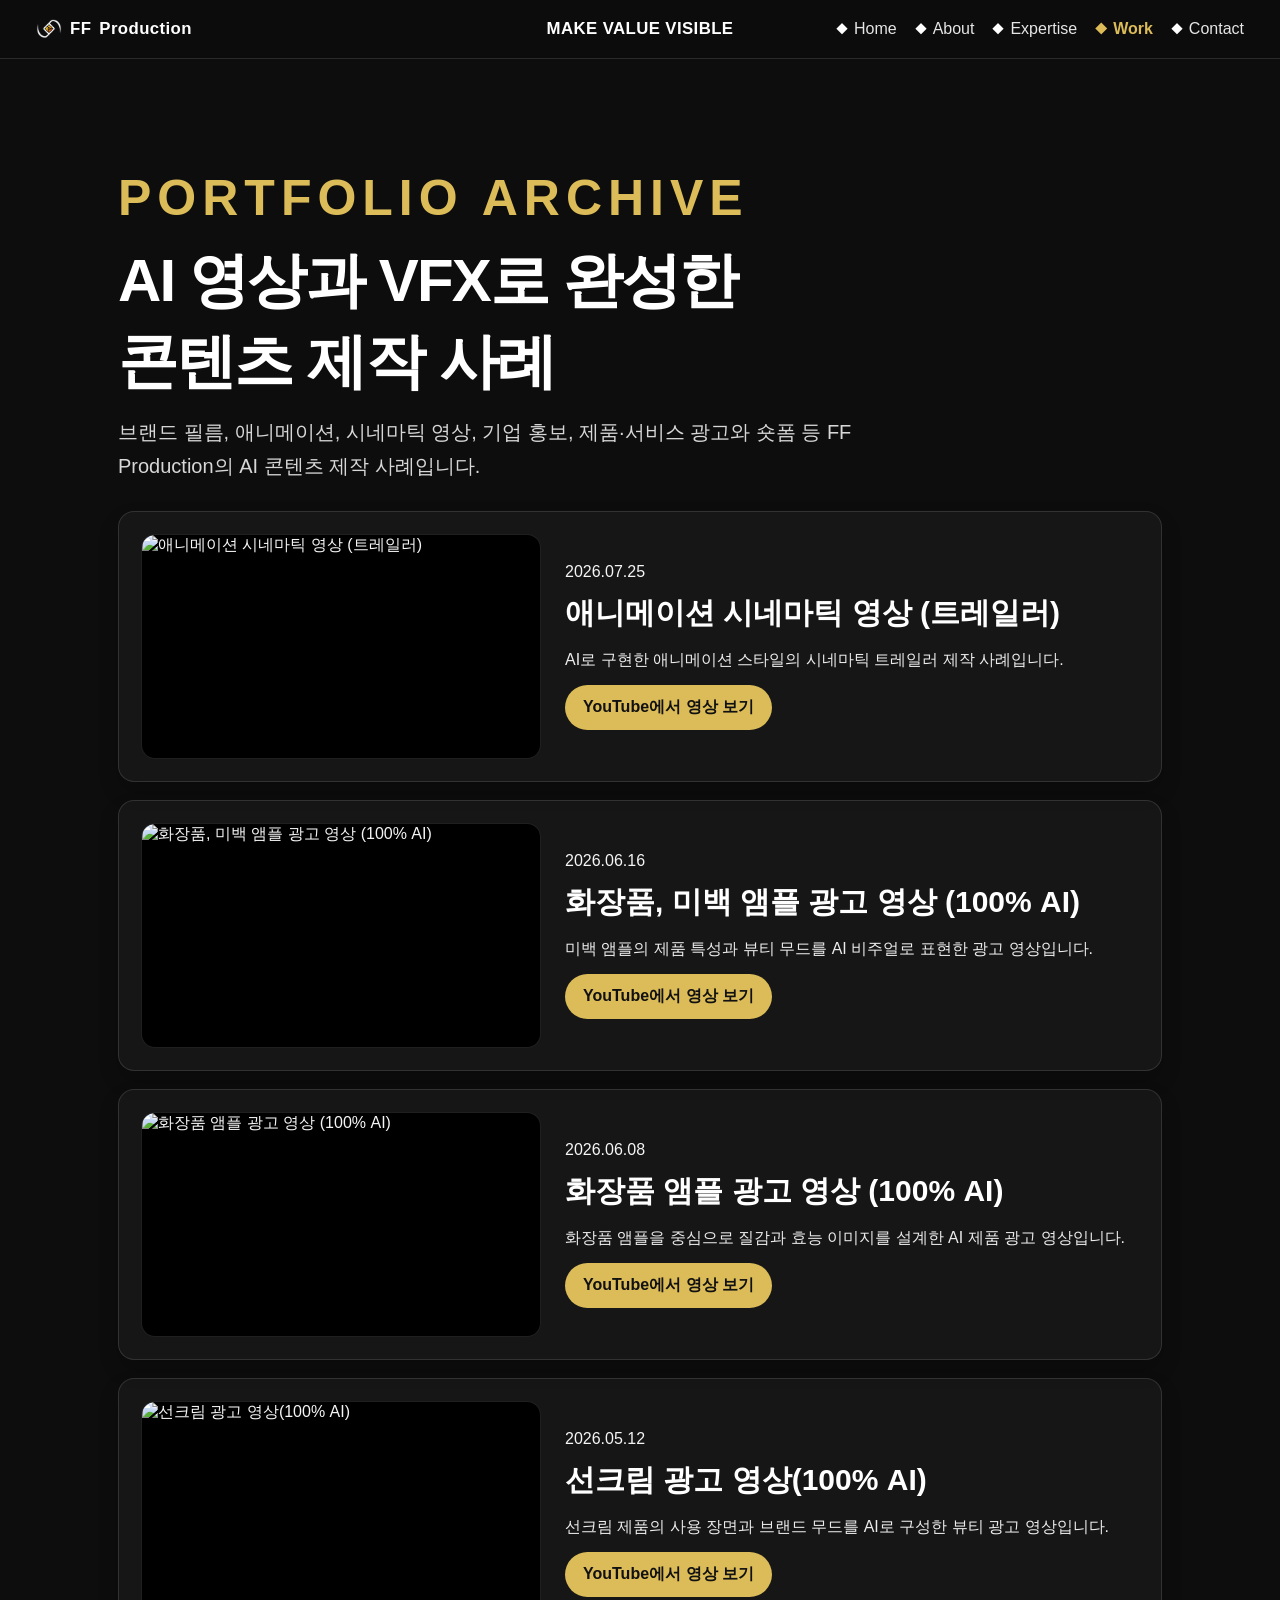
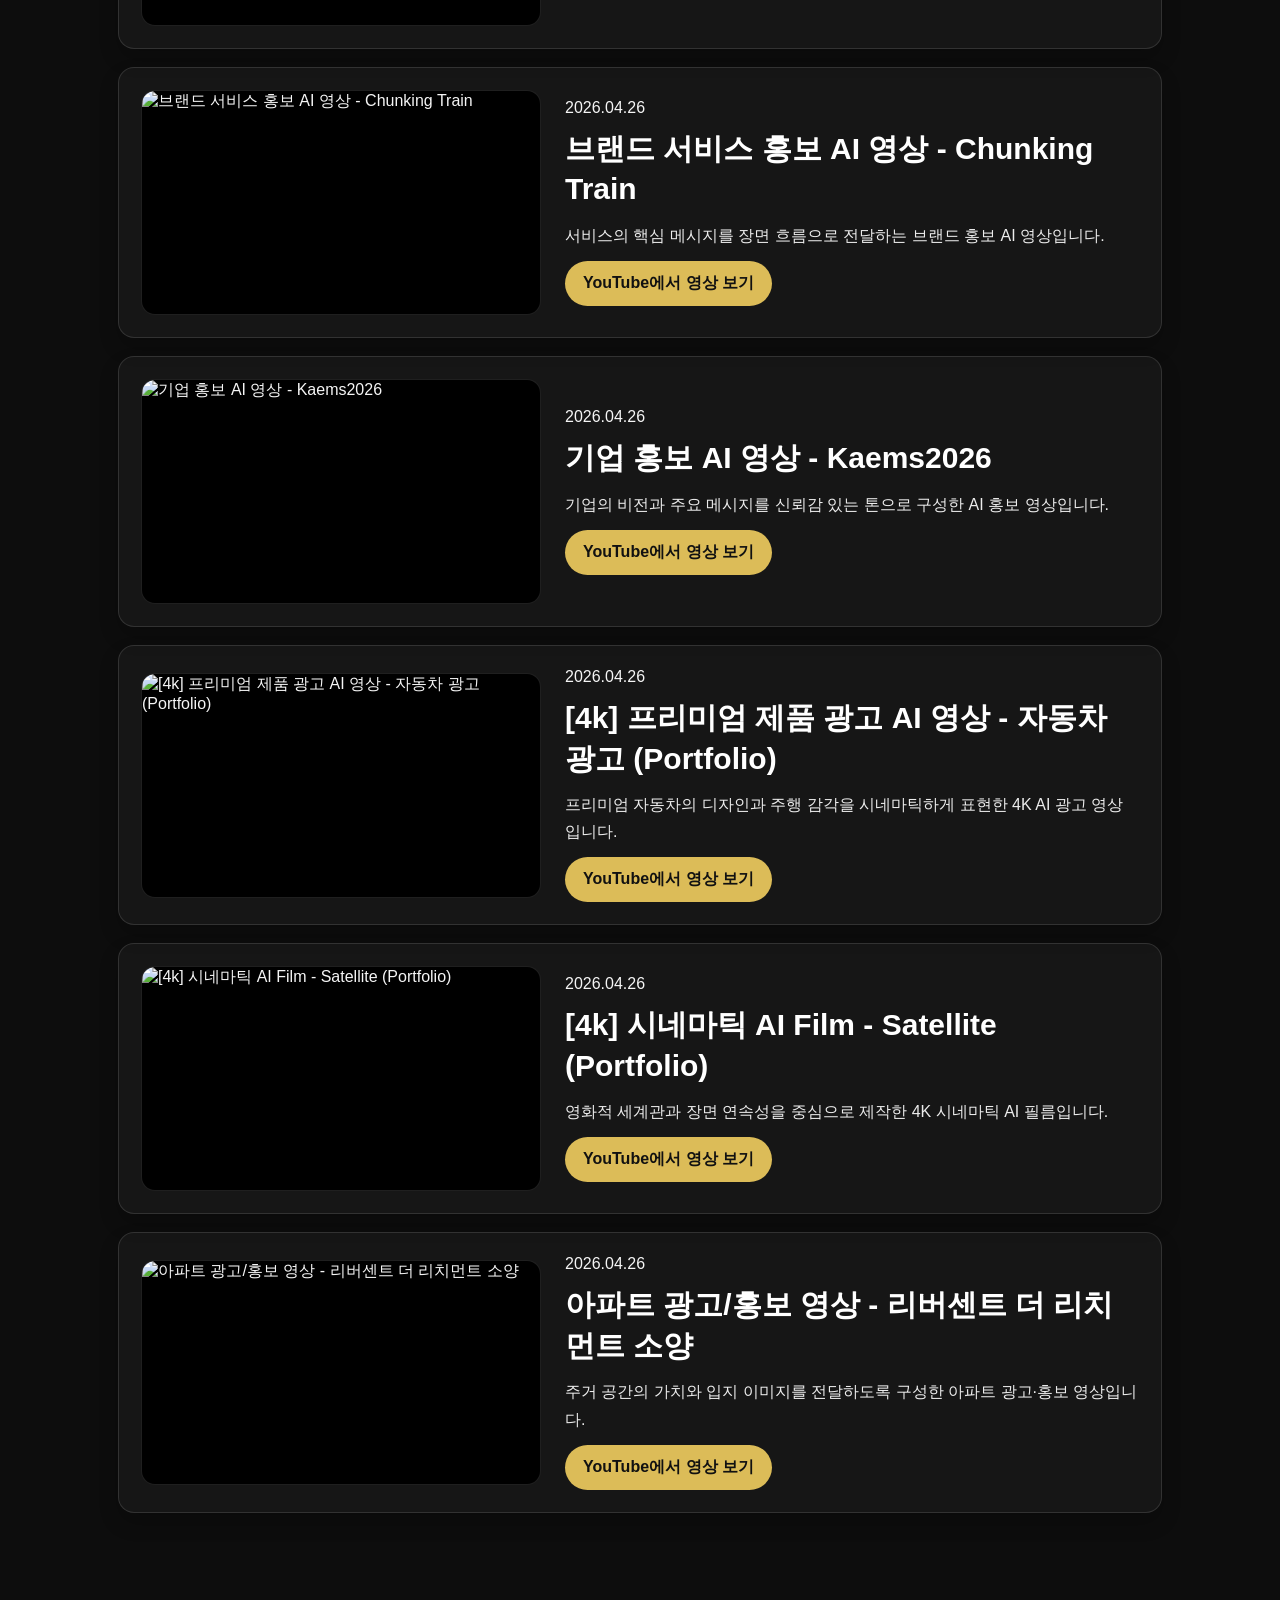
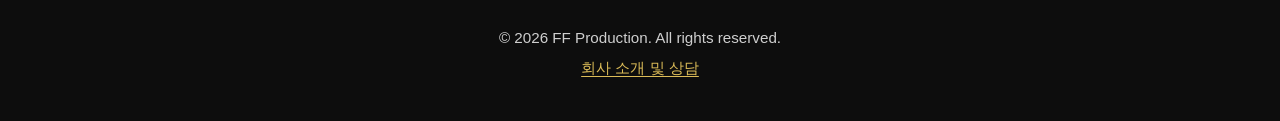
==== commit a52f7f18: "fix: update hero and navigation labels" ====
--- a/portfolio.html
+++ b/portfolio.html
@@ -59,7 +59,7 @@
   <a class="skip-link" href="#main-content">본문으로 바로가기</a>
   <header class="nav">
     <a class="logo logo-link" href="./index.html#top"><img class="logo-icon" src="./assets/logo/logo-only.png" alt="" width="26" height="26" /><span class="ff-accent">FF</span> Production</a>
-    <p class="hero-topline">AI CONTENT STUDIO · AX PARTNER</p>
+    <p class="hero-topline">MAKE VALUE VISIBLE</p>
     <nav aria-label="주요 메뉴">
       <a href="./index.html#top"><span>◆</span>Home</a>
       <a href="./index.html#company"><span>◆</span>About</a>
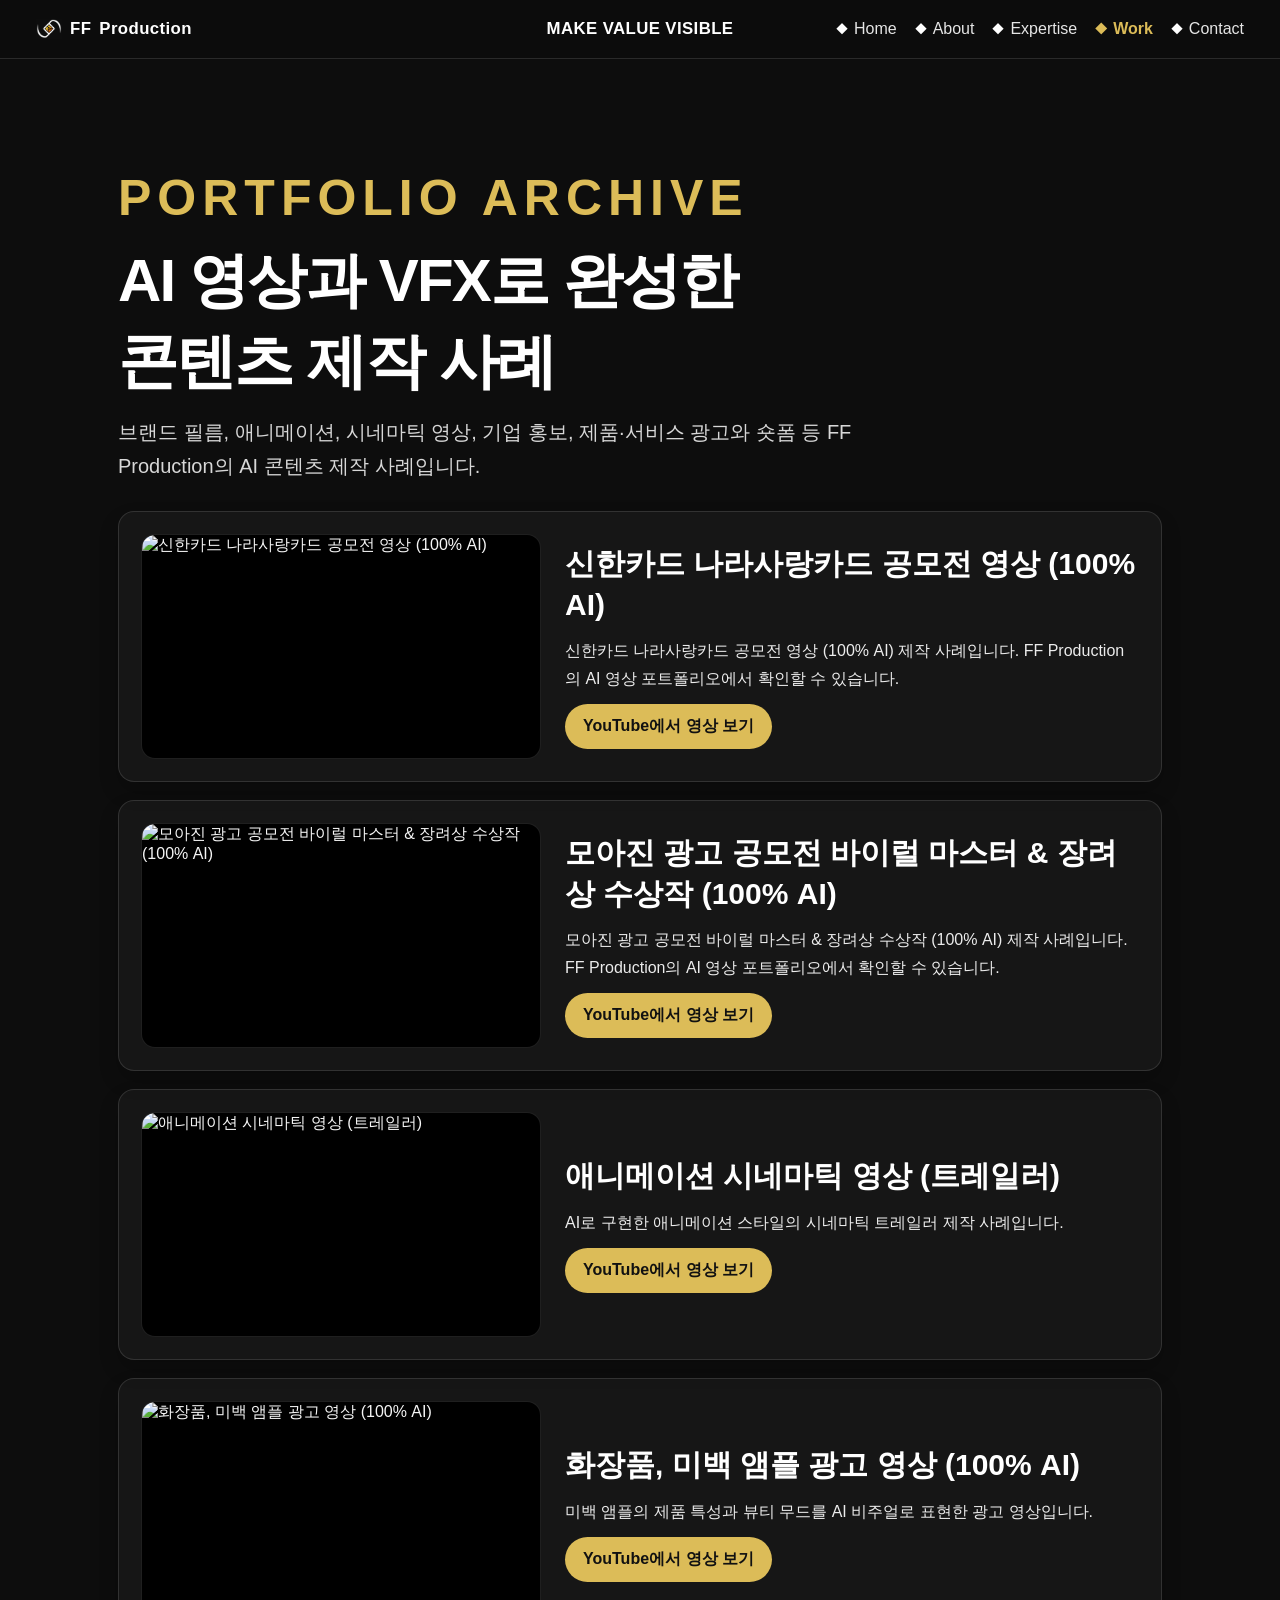
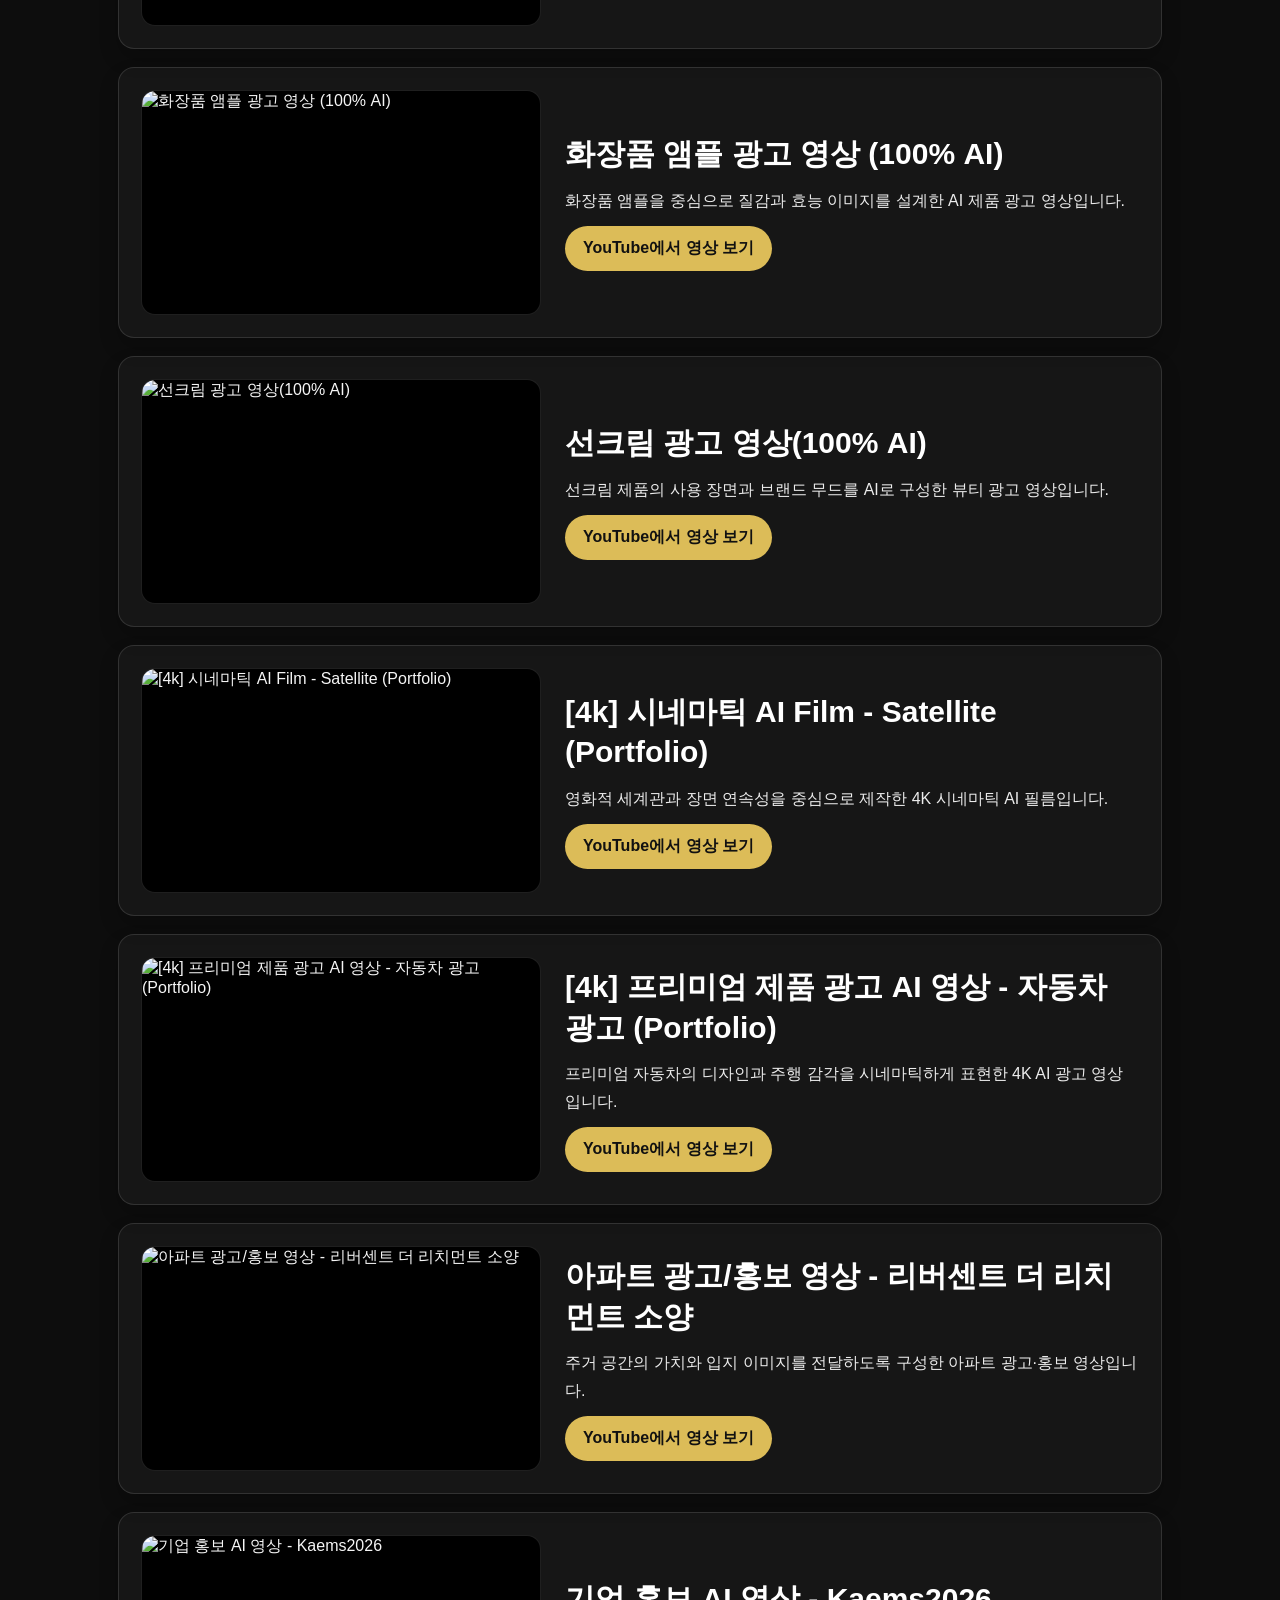
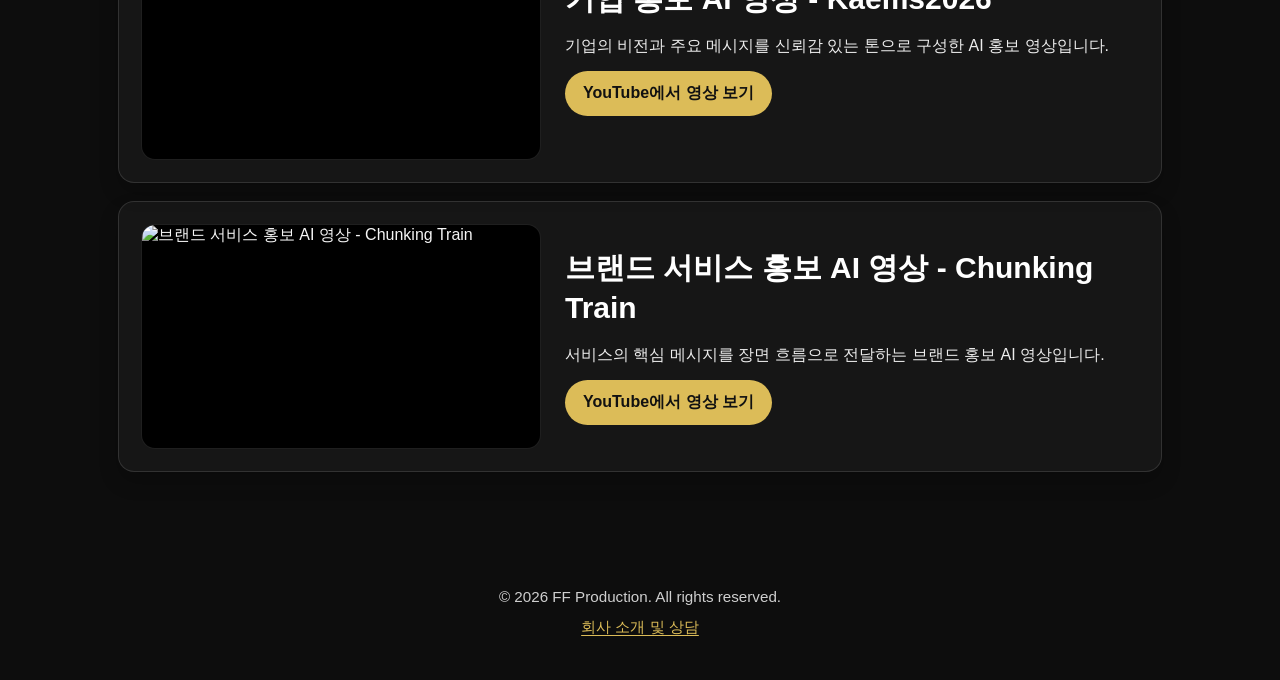
==== commit 3a04c1d8: "fix: hide portfolio publish dates Removed date formatting function and related code from portfolio a" ====
--- a/portfolio.html
+++ b/portfolio.html
@@ -79,39 +79,39 @@
     <section id="portfolioArchiveList" class="portfolio-archive-list" aria-label="AI 영상 제작 사례">
       <article class="card portfolio-archive-item" data-portfolio-key="yt-YsVx1RGFMu0">
         <a href="https://youtu.be/YsVx1RGFMu0" target="_blank" rel="noopener noreferrer"><img class="portfolio-archive-thumb" src="https://img.youtube.com/vi/YsVx1RGFMu0/maxresdefault.jpg" alt="애니메이션 시네마틱 영상 트레일러" loading="eager" /></a>
-        <div class="portfolio-archive-meta"><time class="portfolio-archive-date" datetime="2026-07-25">2026.07.25</time><h2 class="portfolio-archive-title">애니메이션 시네마틱 영상 (트레일러)</h2><p class="portfolio-archive-desc">AI로 구현한 애니메이션 스타일의 시네마틱 트레일러 제작 사례입니다.</p><div class="portfolio-archive-actions"><a class="portfolio-archive-link" href="https://youtu.be/YsVx1RGFMu0" target="_blank" rel="noopener noreferrer">YouTube에서 영상 보기</a></div></div>
+        <div class="portfolio-archive-meta"><h2 class="portfolio-archive-title">애니메이션 시네마틱 영상 (트레일러)</h2><p class="portfolio-archive-desc">AI로 구현한 애니메이션 스타일의 시네마틱 트레일러 제작 사례입니다.</p><div class="portfolio-archive-actions"><a class="portfolio-archive-link" href="https://youtu.be/YsVx1RGFMu0" target="_blank" rel="noopener noreferrer">YouTube에서 영상 보기</a></div></div>
       </article>
       <article class="card portfolio-archive-item" data-portfolio-key="yt-nsGBB1gMADM">
         <a href="https://youtu.be/nsGBB1gMADM" target="_blank" rel="noopener noreferrer"><img class="portfolio-archive-thumb" src="https://img.youtube.com/vi/nsGBB1gMADM/maxresdefault.jpg" alt="AI 화장품 미백 앰플 광고 영상" loading="lazy" /></a>
-        <div class="portfolio-archive-meta"><time class="portfolio-archive-date" datetime="2026-06-16">2026.06.16</time><h2 class="portfolio-archive-title">화장품, 미백 앰플 광고 영상 (100% AI)</h2><p class="portfolio-archive-desc">미백 앰플의 제품 특성과 뷰티 무드를 AI 비주얼로 표현한 광고 영상입니다.</p><div class="portfolio-archive-actions"><a class="portfolio-archive-link" href="https://youtu.be/nsGBB1gMADM" target="_blank" rel="noopener noreferrer">YouTube에서 영상 보기</a></div></div>
+        <div class="portfolio-archive-meta"><h2 class="portfolio-archive-title">화장품, 미백 앰플 광고 영상 (100% AI)</h2><p class="portfolio-archive-desc">미백 앰플의 제품 특성과 뷰티 무드를 AI 비주얼로 표현한 광고 영상입니다.</p><div class="portfolio-archive-actions"><a class="portfolio-archive-link" href="https://youtu.be/nsGBB1gMADM" target="_blank" rel="noopener noreferrer">YouTube에서 영상 보기</a></div></div>
       </article>
       <article class="card portfolio-archive-item" data-portfolio-key="yt-xZIH_H3oObs">
         <a href="https://youtu.be/xZIH_H3oObs" target="_blank" rel="noopener noreferrer"><img class="portfolio-archive-thumb" src="https://img.youtube.com/vi/xZIH_H3oObs/maxresdefault.jpg" alt="AI 화장품 앰플 광고 영상" loading="lazy" /></a>
-        <div class="portfolio-archive-meta"><time class="portfolio-archive-date" datetime="2026-06-08">2026.06.08</time><h2 class="portfolio-archive-title">화장품 앰플 광고 영상 (100% AI)</h2><p class="portfolio-archive-desc">화장품 앰플을 중심으로 질감과 효능 이미지를 설계한 AI 제품 광고 영상입니다.</p><div class="portfolio-archive-actions"><a class="portfolio-archive-link" href="https://youtu.be/xZIH_H3oObs" target="_blank" rel="noopener noreferrer">YouTube에서 영상 보기</a></div></div>
+        <div class="portfolio-archive-meta"><h2 class="portfolio-archive-title">화장품 앰플 광고 영상 (100% AI)</h2><p class="portfolio-archive-desc">화장품 앰플을 중심으로 질감과 효능 이미지를 설계한 AI 제품 광고 영상입니다.</p><div class="portfolio-archive-actions"><a class="portfolio-archive-link" href="https://youtu.be/xZIH_H3oObs" target="_blank" rel="noopener noreferrer">YouTube에서 영상 보기</a></div></div>
       </article>
       <article class="card portfolio-archive-item" data-portfolio-key="yt-1bB_vt7NN2U">
         <a href="https://youtu.be/1bB_vt7NN2U" target="_blank" rel="noopener noreferrer"><img class="portfolio-archive-thumb" src="https://img.youtube.com/vi/1bB_vt7NN2U/maxresdefault.jpg" alt="AI 선크림 제품 광고 영상" loading="lazy" /></a>
-        <div class="portfolio-archive-meta"><time class="portfolio-archive-date" datetime="2026-05-12">2026.05.12</time><h2 class="portfolio-archive-title">선크림 광고 영상 (100% AI)</h2><p class="portfolio-archive-desc">선크림 제품의 사용 장면과 브랜드 무드를 AI로 구성한 뷰티 광고 영상입니다.</p><div class="portfolio-archive-actions"><a class="portfolio-archive-link" href="https://youtu.be/1bB_vt7NN2U" target="_blank" rel="noopener noreferrer">YouTube에서 영상 보기</a></div></div>
+        <div class="portfolio-archive-meta"><h2 class="portfolio-archive-title">선크림 광고 영상 (100% AI)</h2><p class="portfolio-archive-desc">선크림 제품의 사용 장면과 브랜드 무드를 AI로 구성한 뷰티 광고 영상입니다.</p><div class="portfolio-archive-actions"><a class="portfolio-archive-link" href="https://youtu.be/1bB_vt7NN2U" target="_blank" rel="noopener noreferrer">YouTube에서 영상 보기</a></div></div>
       </article>
       <article class="card portfolio-archive-item" data-portfolio-key="yt-onBgveX1D6w">
         <a href="https://youtu.be/onBgveX1D6w" target="_blank" rel="noopener noreferrer"><img class="portfolio-archive-thumb" src="https://img.youtube.com/vi/onBgveX1D6w/maxresdefault.jpg" alt="브랜드 서비스 홍보 AI 영상" loading="lazy" /></a>
-        <div class="portfolio-archive-meta"><time class="portfolio-archive-date" datetime="2026-04-26">2026.04.26</time><h2 class="portfolio-archive-title">브랜드 서비스 홍보 AI 영상 - Chunking Train</h2><p class="portfolio-archive-desc">서비스의 핵심 메시지를 장면 흐름으로 전달하는 브랜드 홍보 AI 영상입니다.</p><div class="portfolio-archive-actions"><a class="portfolio-archive-link" href="https://youtu.be/onBgveX1D6w" target="_blank" rel="noopener noreferrer">YouTube에서 영상 보기</a></div></div>
+        <div class="portfolio-archive-meta"><h2 class="portfolio-archive-title">브랜드 서비스 홍보 AI 영상 - Chunking Train</h2><p class="portfolio-archive-desc">서비스의 핵심 메시지를 장면 흐름으로 전달하는 브랜드 홍보 AI 영상입니다.</p><div class="portfolio-archive-actions"><a class="portfolio-archive-link" href="https://youtu.be/onBgveX1D6w" target="_blank" rel="noopener noreferrer">YouTube에서 영상 보기</a></div></div>
       </article>
       <article class="card portfolio-archive-item" data-portfolio-key="yt-kbeWfBTMA7Y">
         <a href="https://youtu.be/kbeWfBTMA7Y" target="_blank" rel="noopener noreferrer"><img class="portfolio-archive-thumb" src="https://img.youtube.com/vi/kbeWfBTMA7Y/maxresdefault.jpg" alt="기업 홍보 AI 영상" loading="lazy" /></a>
-        <div class="portfolio-archive-meta"><time class="portfolio-archive-date" datetime="2026-04-26">2026.04.26</time><h2 class="portfolio-archive-title">기업 홍보 AI 영상 - Kaems2026</h2><p class="portfolio-archive-desc">기업의 비전과 주요 메시지를 신뢰감 있는 톤으로 구성한 AI 홍보 영상입니다.</p><div class="portfolio-archive-actions"><a class="portfolio-archive-link" href="https://youtu.be/kbeWfBTMA7Y" target="_blank" rel="noopener noreferrer">YouTube에서 영상 보기</a></div></div>
+        <div class="portfolio-archive-meta"><h2 class="portfolio-archive-title">기업 홍보 AI 영상 - Kaems2026</h2><p class="portfolio-archive-desc">기업의 비전과 주요 메시지를 신뢰감 있는 톤으로 구성한 AI 홍보 영상입니다.</p><div class="portfolio-archive-actions"><a class="portfolio-archive-link" href="https://youtu.be/kbeWfBTMA7Y" target="_blank" rel="noopener noreferrer">YouTube에서 영상 보기</a></div></div>
       </article>
       <article class="card portfolio-archive-item" data-portfolio-key="yt-ij_SNauhDJU">
         <a href="https://youtu.be/ij_SNauhDJU" target="_blank" rel="noopener noreferrer"><img class="portfolio-archive-thumb" src="https://img.youtube.com/vi/ij_SNauhDJU/maxresdefault.jpg" alt="4K 자동차 제품 광고 AI 영상" loading="lazy" /></a>
-        <div class="portfolio-archive-meta"><time class="portfolio-archive-date" datetime="2026-04-26">2026.04.26</time><h2 class="portfolio-archive-title">4K 프리미엄 제품 광고 AI 영상 - 자동차</h2><p class="portfolio-archive-desc">프리미엄 자동차의 디자인과 주행 감각을 시네마틱하게 표현한 4K AI 광고 영상입니다.</p><div class="portfolio-archive-actions"><a class="portfolio-archive-link" href="https://youtu.be/ij_SNauhDJU" target="_blank" rel="noopener noreferrer">YouTube에서 영상 보기</a></div></div>
+        <div class="portfolio-archive-meta"><h2 class="portfolio-archive-title">4K 프리미엄 제품 광고 AI 영상 - 자동차</h2><p class="portfolio-archive-desc">프리미엄 자동차의 디자인과 주행 감각을 시네마틱하게 표현한 4K AI 광고 영상입니다.</p><div class="portfolio-archive-actions"><a class="portfolio-archive-link" href="https://youtu.be/ij_SNauhDJU" target="_blank" rel="noopener noreferrer">YouTube에서 영상 보기</a></div></div>
       </article>
       <article class="card portfolio-archive-item" data-portfolio-key="yt-MuoZ8Gb_tQk">
         <a href="https://youtu.be/MuoZ8Gb_tQk" target="_blank" rel="noopener noreferrer"><img class="portfolio-archive-thumb" src="https://img.youtube.com/vi/MuoZ8Gb_tQk/maxresdefault.jpg" alt="4K 시네마틱 AI 영화 Satellite" loading="lazy" /></a>
-        <div class="portfolio-archive-meta"><time class="portfolio-archive-date" datetime="2026-04-26">2026.04.26</time><h2 class="portfolio-archive-title">4K 시네마틱 AI Film - Satellite</h2><p class="portfolio-archive-desc">영화적 세계관과 장면 연속성을 중심으로 제작한 4K 시네마틱 AI 필름입니다.</p><div class="portfolio-archive-actions"><a class="portfolio-archive-link" href="https://youtu.be/MuoZ8Gb_tQk" target="_blank" rel="noopener noreferrer">YouTube에서 영상 보기</a></div></div>
+        <div class="portfolio-archive-meta"><h2 class="portfolio-archive-title">4K 시네마틱 AI Film - Satellite</h2><p class="portfolio-archive-desc">영화적 세계관과 장면 연속성을 중심으로 제작한 4K 시네마틱 AI 필름입니다.</p><div class="portfolio-archive-actions"><a class="portfolio-archive-link" href="https://youtu.be/MuoZ8Gb_tQk" target="_blank" rel="noopener noreferrer">YouTube에서 영상 보기</a></div></div>
       </article>
       <article class="card portfolio-archive-item" data-portfolio-key="yt-I_mGd75e0I0">
         <a href="https://youtu.be/I_mGd75e0I0" target="_blank" rel="noopener noreferrer"><img class="portfolio-archive-thumb" src="https://img.youtube.com/vi/I_mGd75e0I0/maxresdefault.jpg" alt="아파트 광고 홍보 AI 영상" loading="lazy" /></a>
-        <div class="portfolio-archive-meta"><time class="portfolio-archive-date" datetime="2026-04-26">2026.04.26</time><h2 class="portfolio-archive-title">아파트 광고·홍보 영상 - 리버센트 더 리치먼트 소양</h2><p class="portfolio-archive-desc">주거 공간의 가치와 입지 이미지를 전달하도록 구성한 아파트 광고·홍보 영상입니다.</p><div class="portfolio-archive-actions"><a class="portfolio-archive-link" href="https://youtu.be/I_mGd75e0I0" target="_blank" rel="noopener noreferrer">YouTube에서 영상 보기</a></div></div>
+        <div class="portfolio-archive-meta"><h2 class="portfolio-archive-title">아파트 광고·홍보 영상 - 리버센트 더 리치먼트 소양</h2><p class="portfolio-archive-desc">주거 공간의 가치와 입지 이미지를 전달하도록 구성한 아파트 광고·홍보 영상입니다.</p><div class="portfolio-archive-actions"><a class="portfolio-archive-link" href="https://youtu.be/I_mGd75e0I0" target="_blank" rel="noopener noreferrer">YouTube에서 영상 보기</a></div></div>
       </article>
     </section>
   </main>
@@ -150,15 +150,6 @@
       return match ? match[1] : null;
     };
 
-    const formatDate = (value) => {
-      const date = new Date(value);
-      if (!value || Number.isNaN(date.getTime())) return { label: '날짜 미입력', iso: '' };
-      return {
-        label: `${date.getFullYear()}.${String(date.getMonth() + 1).padStart(2, '0')}.${String(date.getDate()).padStart(2, '0')}`,
-        iso: String(value).slice(0, 10)
-      };
-    };
-
     const buildPortfolioArticle = (item) => {
       const videoId = extractYoutubeId(item && item.url);
       if (!videoId) return null;
@@ -166,7 +157,6 @@
         ? item.title.trim().slice(0, 200)
         : '제목 없음';
       const youtubeUrl = `https://youtu.be/${videoId}`;
-      const date = formatDate(item.uploadedAt);
       const existingDescription = archiveList
         ? archiveList.querySelector(`[data-portfolio-key="yt-${videoId}"] .portfolio-archive-desc`)?.textContent.trim()
         : '';
@@ -192,10 +182,6 @@
 
       const meta = document.createElement('div');
       meta.className = 'portfolio-archive-meta';
-      const time = document.createElement('time');
-      time.className = 'portfolio-archive-date';
-      time.dateTime = date.iso;
-      time.textContent = date.label;
       const title = document.createElement('h2');
       title.className = 'portfolio-archive-title';
       title.textContent = safeTitle;
@@ -211,7 +197,7 @@
       watch.rel = 'noopener noreferrer';
       watch.textContent = 'YouTube에서 영상 보기';
       actions.appendChild(watch);
-      meta.append(time, title, description, actions);
+      meta.append(title, description, actions);
       article.append(thumbLink, meta);
       return article;
     };
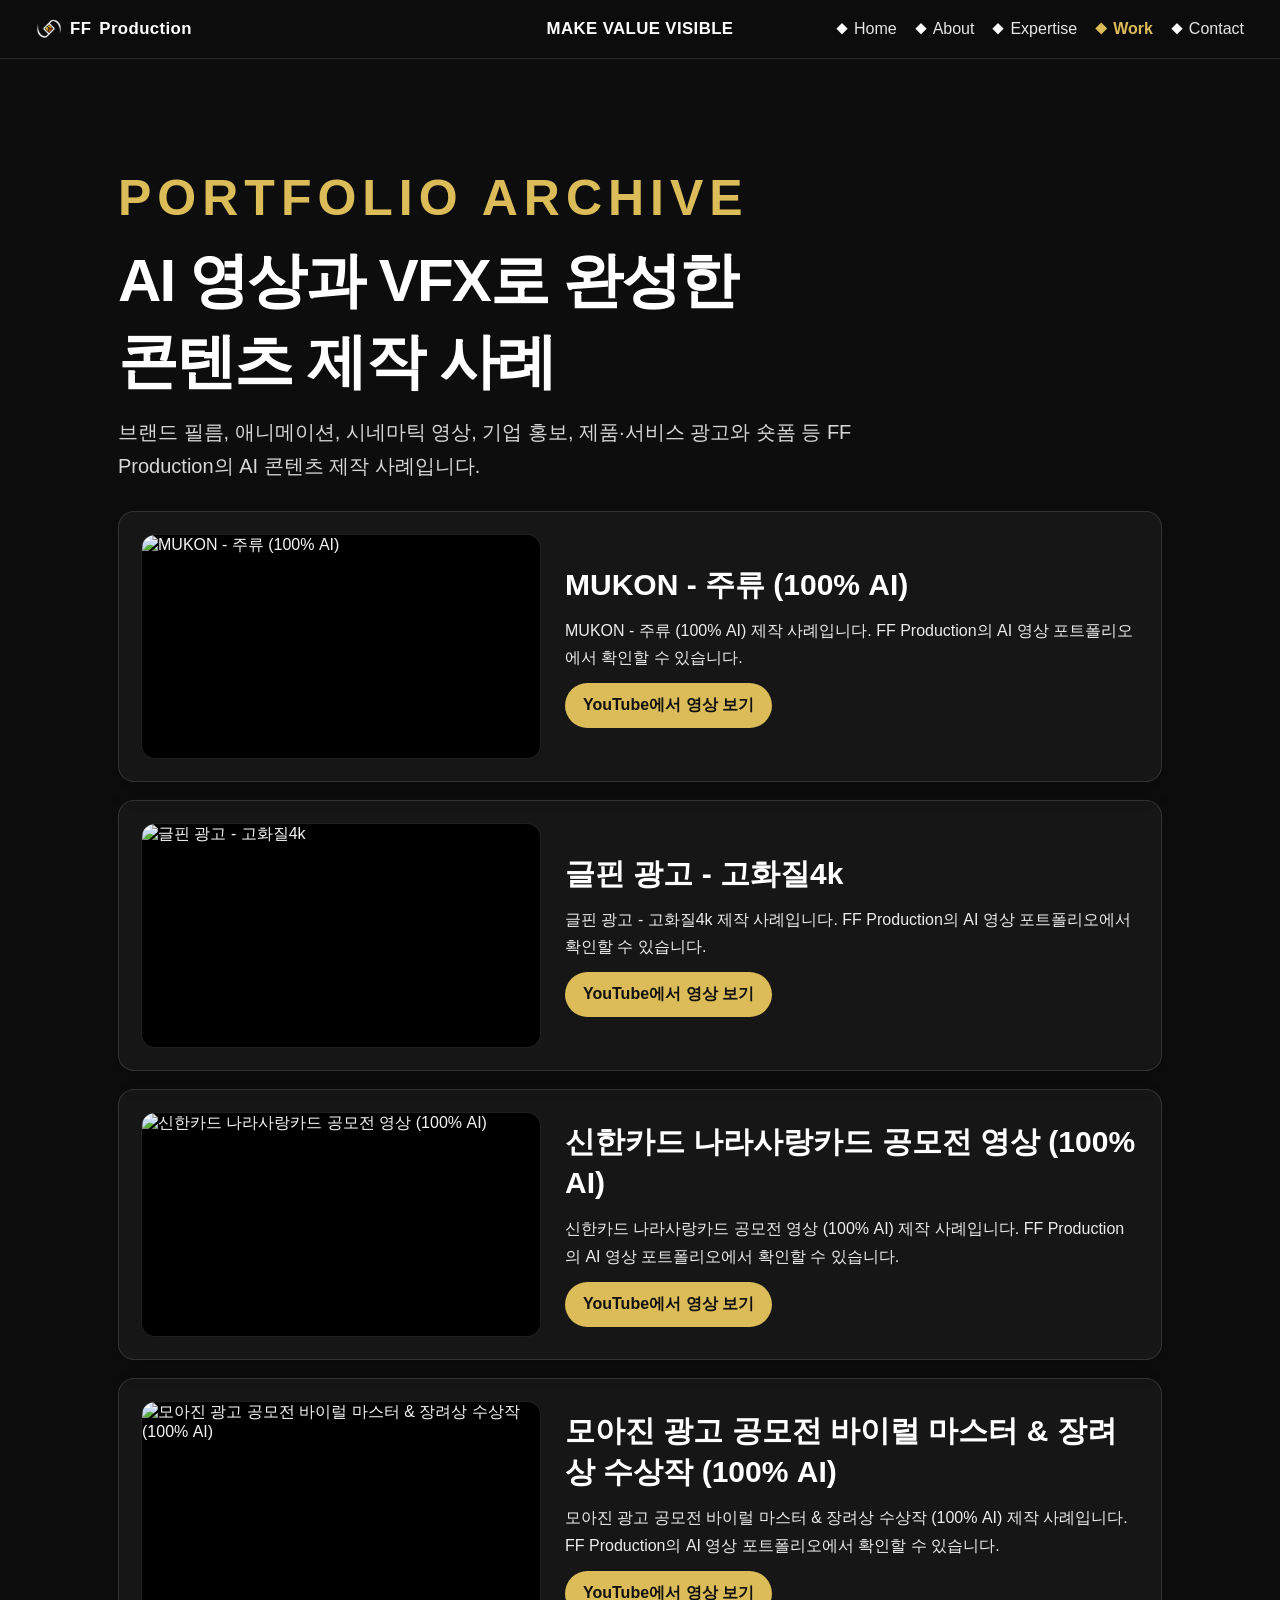
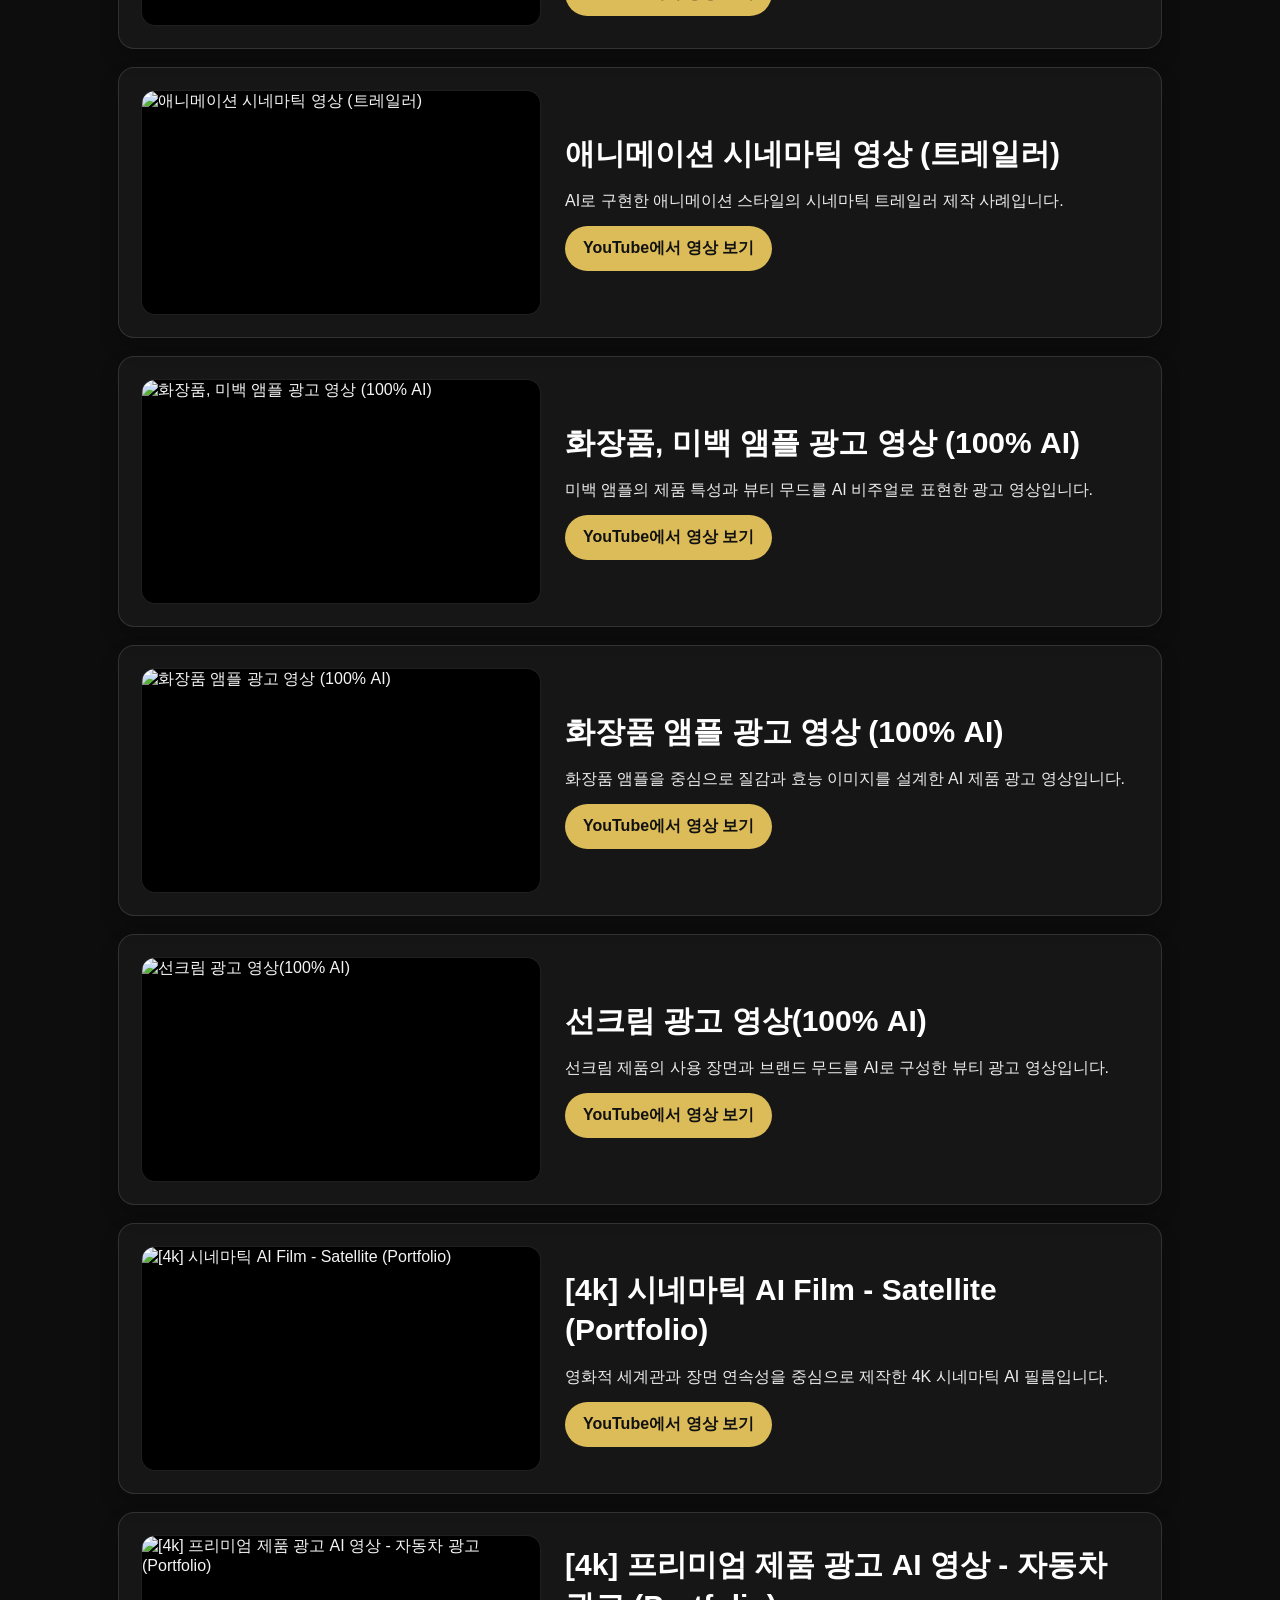
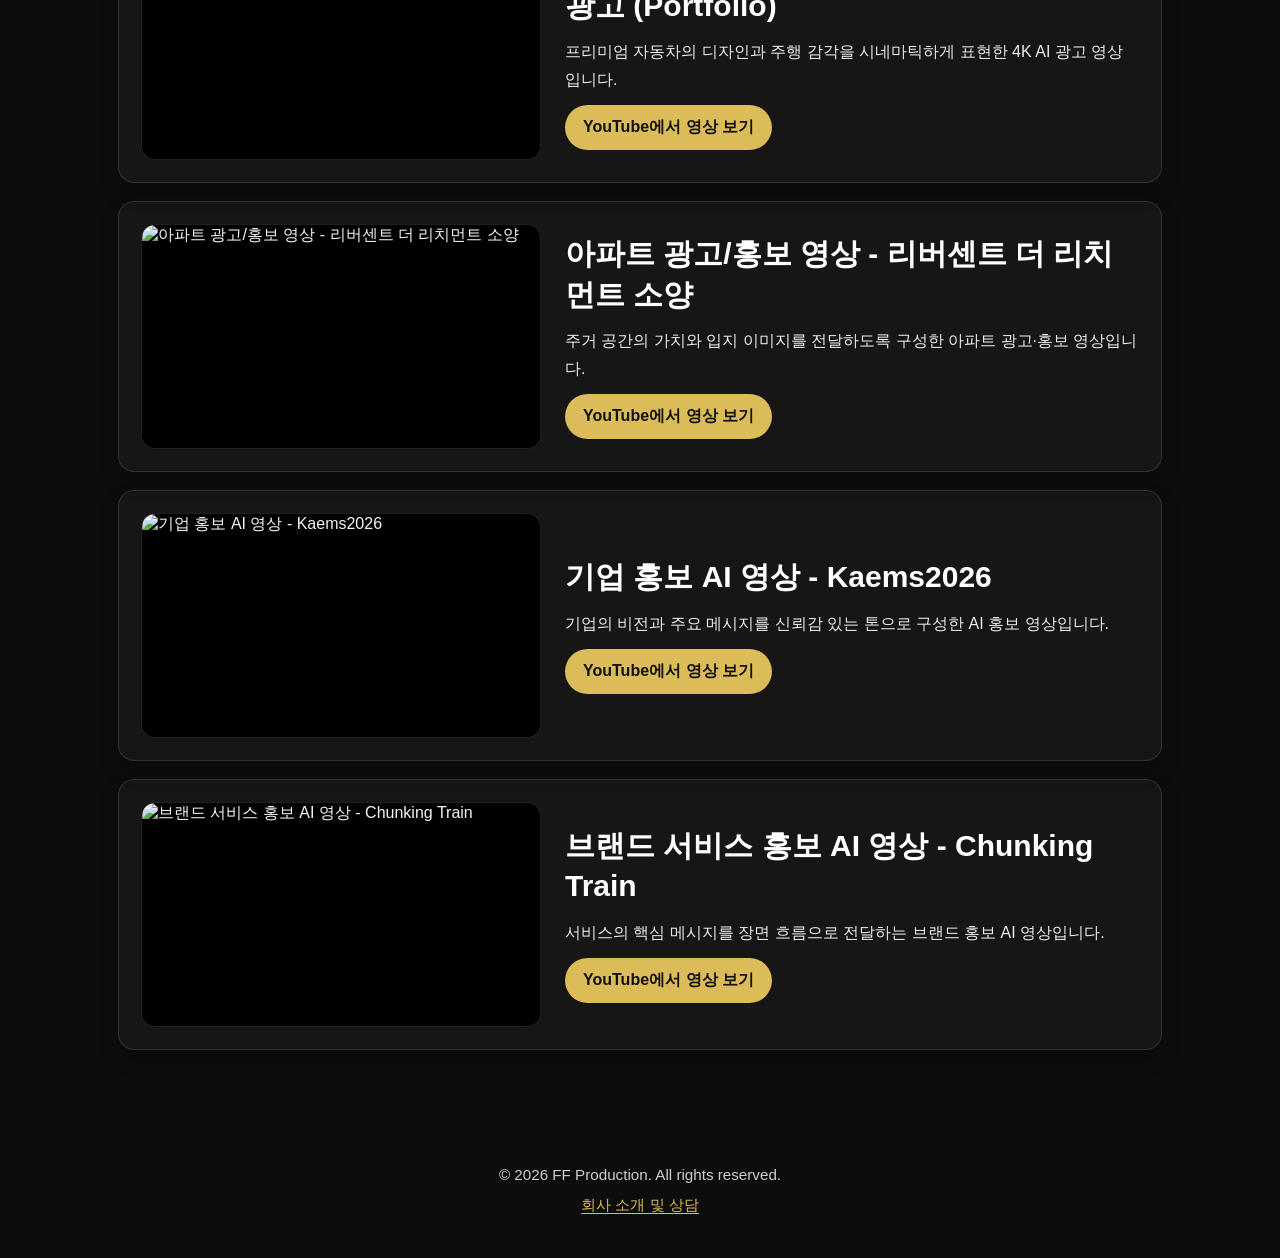
==== commit f40ab48f: "Hide non-public portfolio videos after sync" ====
--- a/portfolio.html
+++ b/portfolio.html
@@ -76,7 +76,7 @@
       <p class="portfolio-archive-intro">브랜드 필름, 애니메이션, 시네마틱 영상, 기업 홍보, 제품·서비스 광고와 숏폼 등 FF Production의 AI 콘텐츠 제작 사례입니다.</p>
     </div>
 
-    <section id="portfolioArchiveList" class="portfolio-archive-list" aria-label="AI 영상 제작 사례">
+    <section id="portfolioArchiveList" class="portfolio-archive-list" aria-label="AI 영상 제작 사례" style="display:none">
       <article class="card portfolio-archive-item" data-portfolio-key="yt-YsVx1RGFMu0">
         <a href="https://youtu.be/YsVx1RGFMu0" target="_blank" rel="noopener noreferrer"><img class="portfolio-archive-thumb" src="https://img.youtube.com/vi/YsVx1RGFMu0/maxresdefault.jpg" alt="애니메이션 시네마틱 영상 트레일러" loading="eager" /></a>
         <div class="portfolio-archive-meta"><h2 class="portfolio-archive-title">애니메이션 시네마틱 영상 (트레일러)</h2><p class="portfolio-archive-desc">AI로 구현한 애니메이션 스타일의 시네마틱 트레일러 제작 사례입니다.</p><div class="portfolio-archive-actions"><a class="portfolio-archive-link" href="https://youtu.be/YsVx1RGFMu0" target="_blank" rel="noopener noreferrer">YouTube에서 영상 보기</a></div></div>
@@ -213,16 +213,17 @@
           .then((res) => res.ok ? res.json() : []);
       })
       .then((items) => {
-        if (!Array.isArray(items) || !archiveList || items.length === 0) return;
+        if (!Array.isArray(items) || !archiveList) return;
         const articles = items
           .filter((item) => item && extractYoutubeId(item.url))
           .sort((a, b) => new Date(b.uploadedAt || 0) - new Date(a.uploadedAt || 0))
           .map(buildPortfolioArticle)
           .filter(Boolean);
-        if (articles.length > 0) archiveList.replaceChildren(...articles);
+        archiveList.replaceChildren(...articles);
+        archiveList.style.removeProperty('display');
       })
       .catch(() => {
-        // 정적 포트폴리오를 그대로 유지해 검색 엔진과 방문자에게 콘텐츠를 제공합니다.
+        // 공개 상태를 확인한 목록이 없으면 이전 영상 카드를 표시하지 않습니다.
       });
   </script>
 </body>
--- a/style.css
+++ b/style.css
@@ -1,6 +1,35 @@
 @import url('https://cdn.jsdelivr.net/gh/orioncactus/pretendard/dist/web/static/pretendard.css');
 
 * { box-sizing: border-box; }
+
+/* Image portfolio: preserve each original aspect ratio without cropping. */
+.section.section-visuals { max-width: 1320px; min-height: auto; padding-top: 100px; padding-bottom: 48px; scroll-margin-top: 100px; }
+.section-visuals h2 { color: #dcbc58; line-height: 1.2; }
+.visual-slider { position: relative; margin-top: 20px; padding: 0 54px; }
+.visual-gallery { display: flex; gap: 24px; align-items: center; overflow-x: auto; overscroll-behavior-x: contain; scroll-snap-type: x mandatory; scrollbar-width: none; padding: 24px 2px; }
+.visual-gallery::-webkit-scrollbar { display: none; }
+.visual-gallery a { display: block; flex: 0 0 auto; border-radius: 12px; outline-offset: 5px; scroll-snap-align: start; }
+.visual-gallery img { display: block; width: auto; height: clamp(280px, 38vw, 480px); max-width: none; border-radius: 12px; }
+.visual-gallery.is-enhanced a { opacity: .12; transform: translateY(22px) scale(.97); filter: blur(7px); transition: opacity .8s ease, transform .8s cubic-bezier(.2,.7,.3,1), filter .8s ease; }
+.visual-gallery.is-enhanced a.is-visible { opacity: 1; transform: none; filter: none; }
+.visual-arrow { position: absolute; top: 50%; transform: translateY(-50%); width: 44px; height: 44px; border: 1px solid rgba(220,188,88,.5); border-radius: 50%; background: #171717; color: #dcbc58; font-size: 23px; cursor: pointer; transition: background .2s, opacity .2s; }
+.visual-prev { left: 0; } .visual-next { right: 0; }
+.visual-arrow:hover { background: #302a19; }
+.visual-arrow:disabled { opacity: .25; cursor: default; }
+.visual-gallery a:hover { box-shadow: 0 0 0 1px rgba(220,188,88,.65); }
+@media (max-width: 900px) {
+  .visual-gallery { gap: 16px; }
+}
+@media (max-width: 560px) {
+  .visual-slider { padding: 0 34px; }
+  .visual-gallery { gap: 14px; }
+  .visual-gallery img { height: 300px; max-height: 55svh; }
+  .visual-arrow { width: 30px; height: 40px; font-size: 18px; }
+  .section.section-visuals { padding-top: 64px; }
+}
+@media (prefers-reduced-motion: reduce) {
+  .visual-gallery.is-enhanced a { opacity: 1; transform: none; filter: none; transition: none; }
+}
 html, body {
   margin: 0;
   padding: 0;
